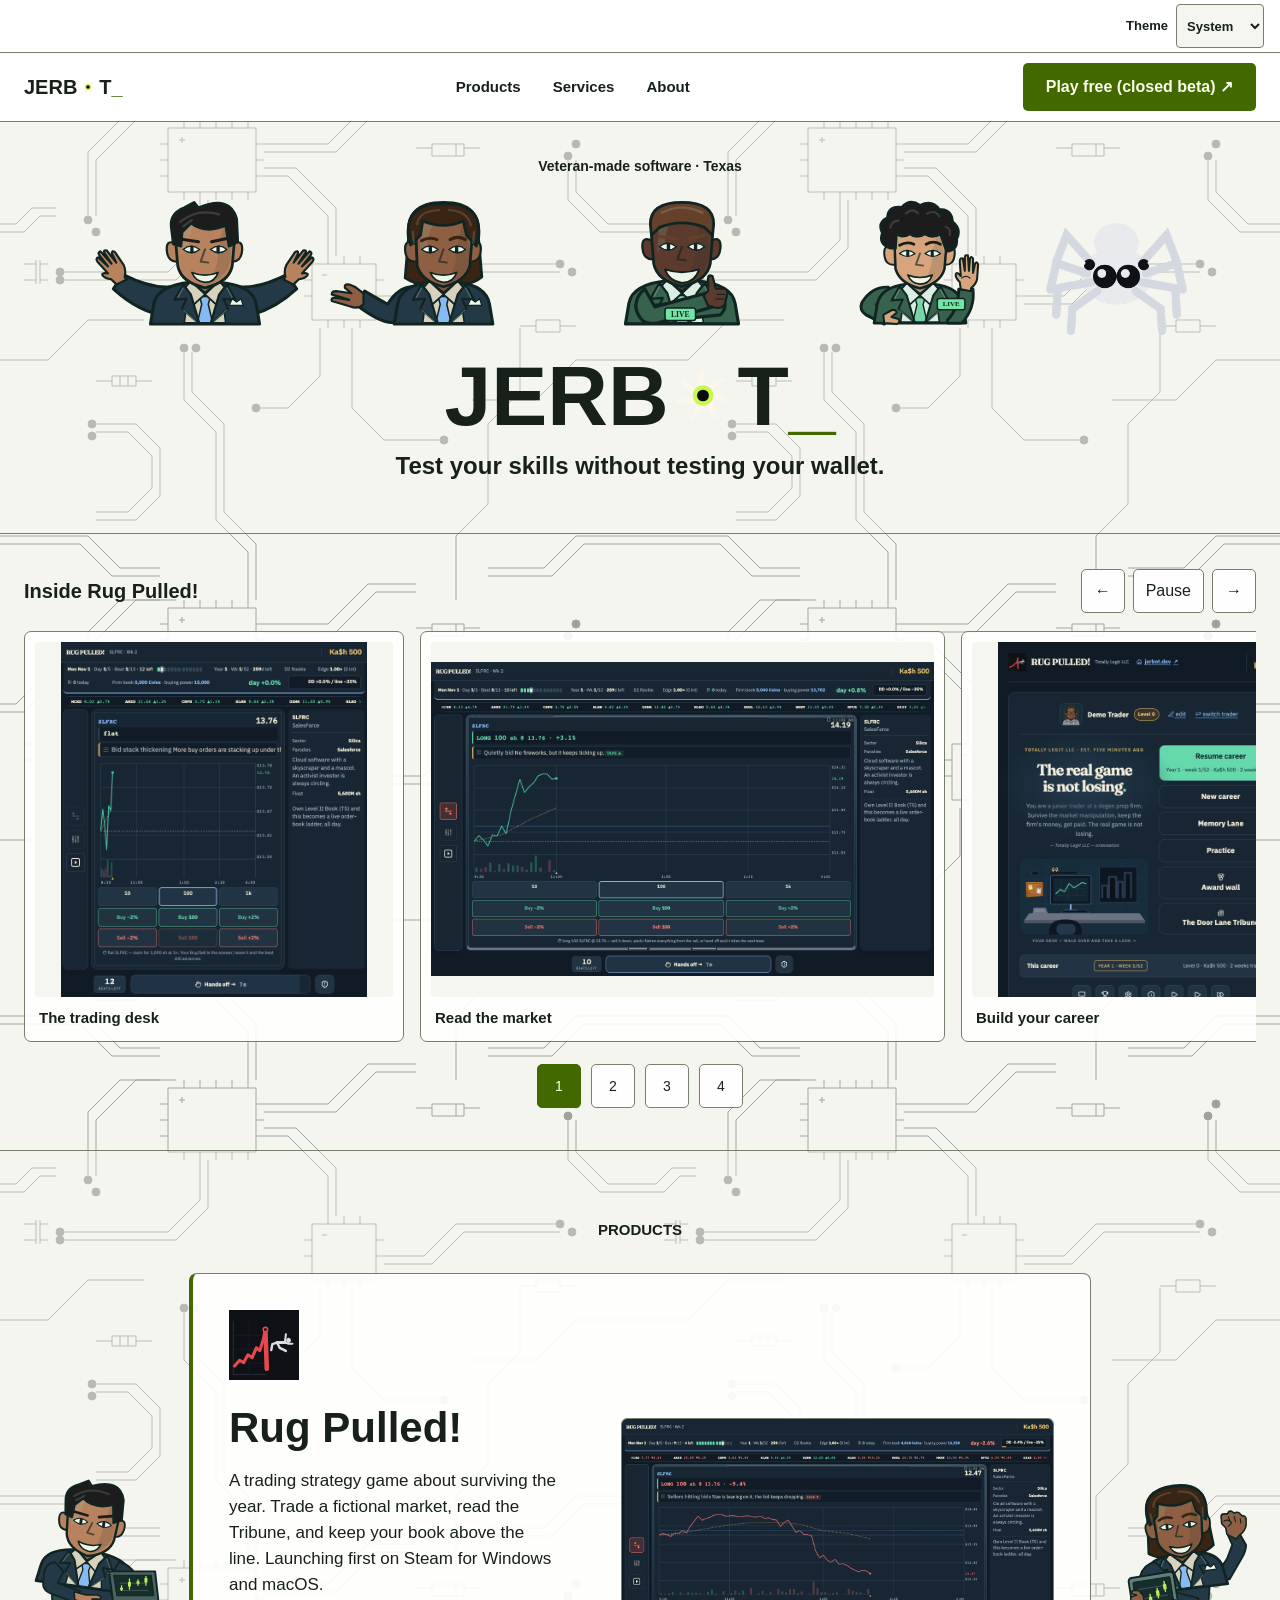
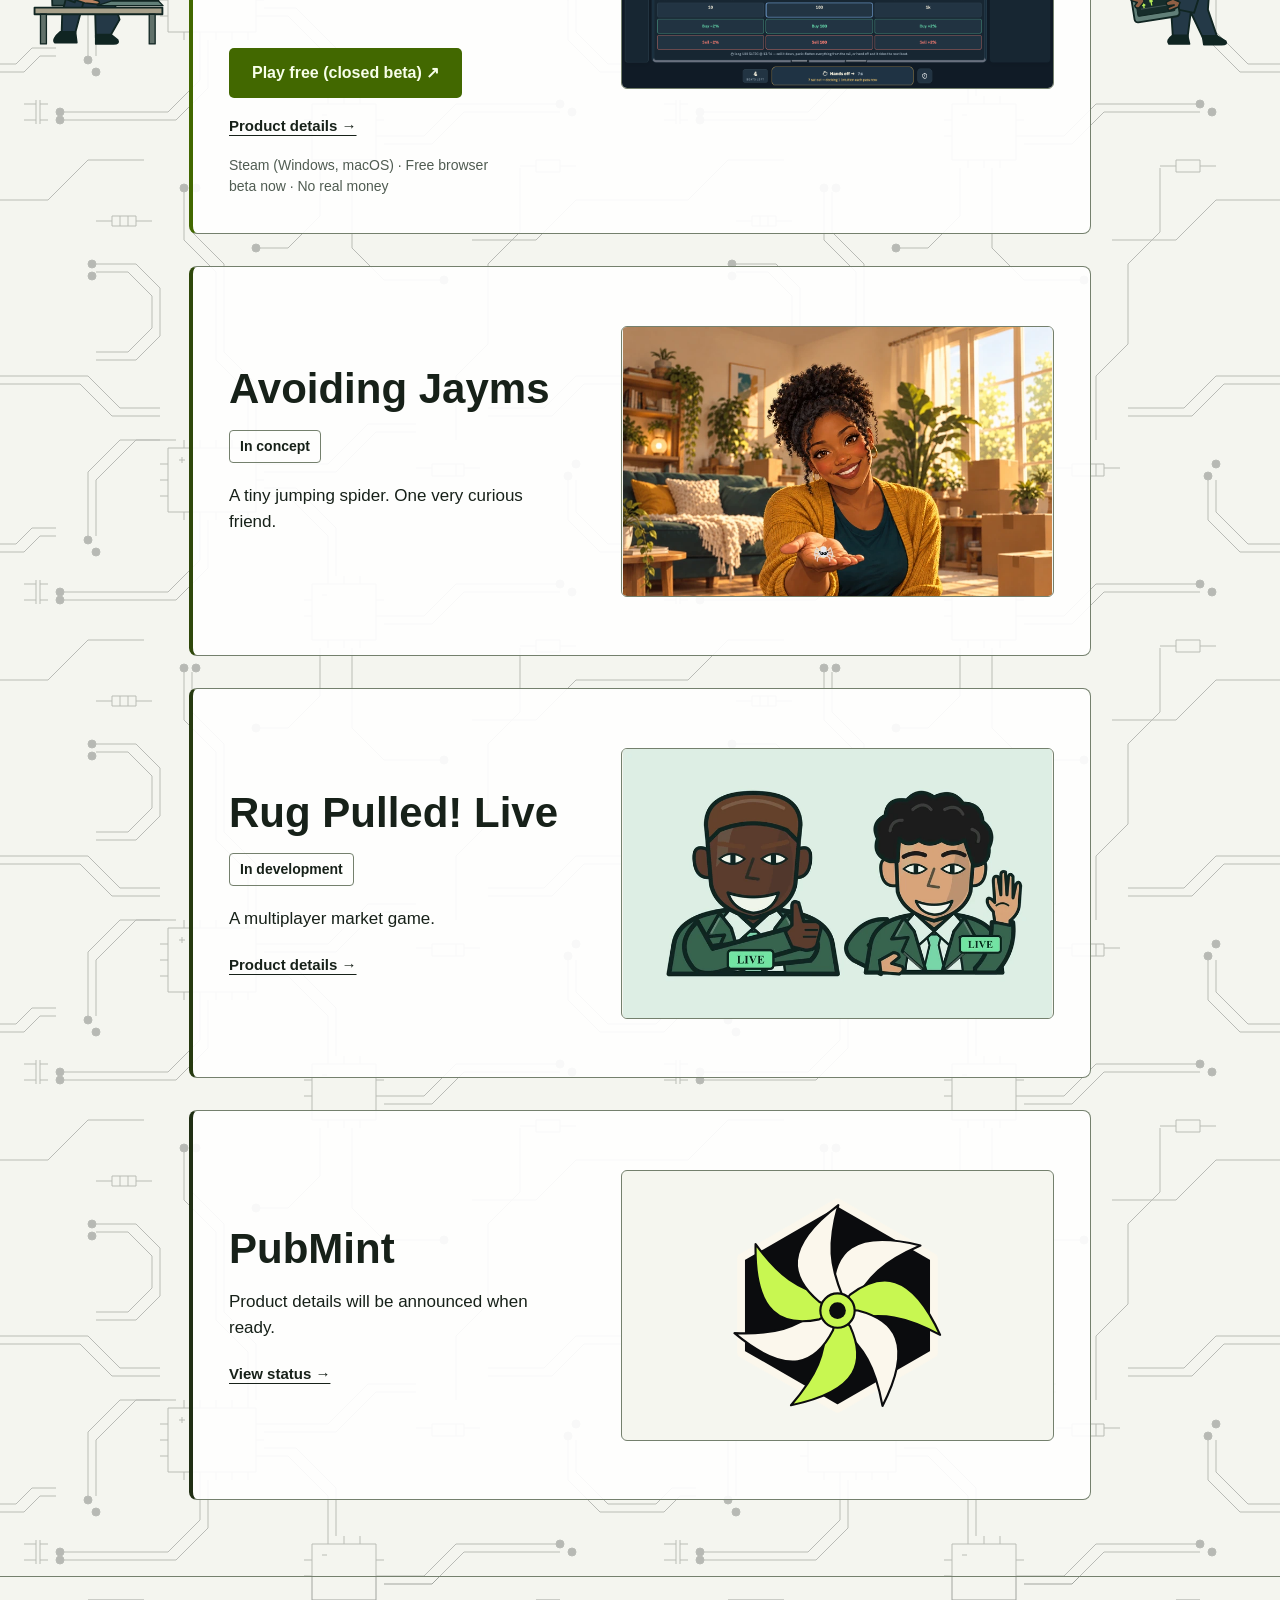
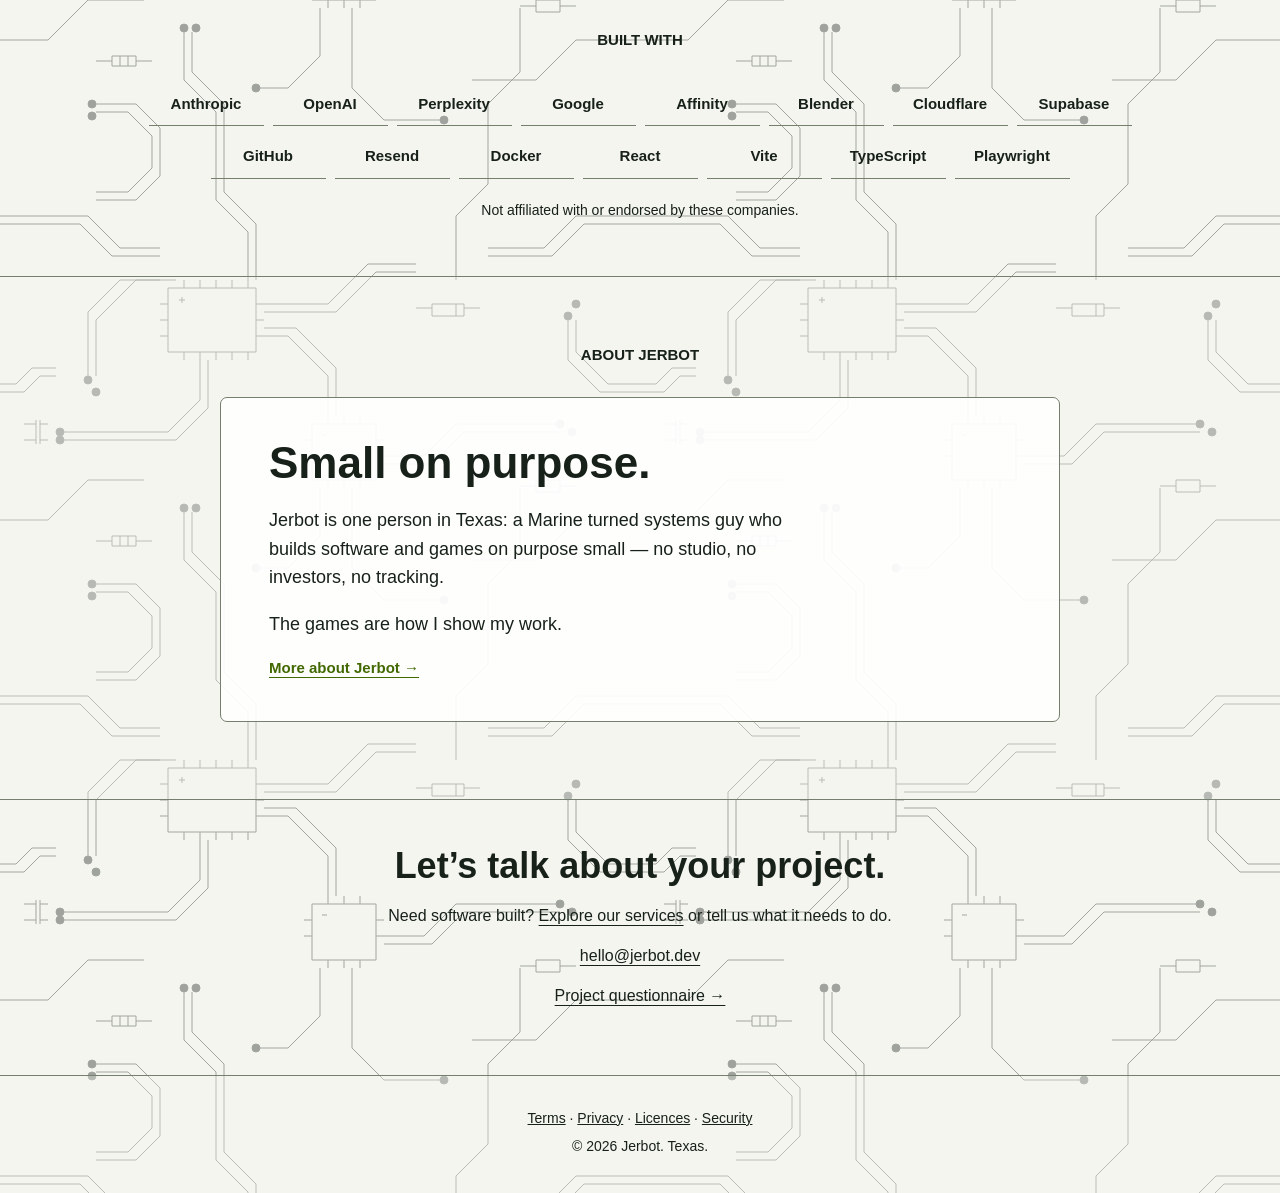
==== index.html @ 8ee523c9 "Refresh Rug Pulled site copy for Steam-first launch" ====
<!doctype html>
<html lang="en"><head>
<meta charset="utf-8"><meta name="viewport" content="width=device-width, initial-scale=1">
<title>Jerbot — Test your skills without testing your wallet.</title>
<meta name="description" content="Veteran-made software and browser games from Texas. Play Rug Pulled! free, and explore what's next from Jerbot.">
<link rel="canonical" href="https://jerbot.dev/">
<meta property="og:type" content="website"><meta property="og:site_name" content="Jerbot">
<meta property="og:title" content="Jerbot — Test your skills without testing your wallet.">
<meta property="og:description" content="Veteran-made software and browser games from Texas. Play Rug Pulled! free, and explore what's next from Jerbot.">
<meta property="og:url" content="https://jerbot.dev/">
<meta property="og:image" content="https://jerbot.dev/assets/social/jerbot-og.png"><meta property="og:image:width" content="1200"><meta property="og:image:height" content="630">
<meta name="twitter:card" content="summary_large_image"><meta name="twitter:title" content="Jerbot — Test your skills without testing your wallet.">
<meta name="twitter:description" content="Veteran-made software and browser games from Texas. Play Rug Pulled! free, and explore what's next from Jerbot.">
<meta name="twitter:image" content="https://jerbot.dev/assets/social/jerbot-og.png">
<link rel="icon" href="/favicon.svg" type="image/svg+xml"><link rel="icon" href="/favicon.ico" sizes="any"><link rel="apple-touch-icon" href="/apple-touch-icon.png">
<script src="/theme.js"></script><link rel="stylesheet" href="styles.css"><link rel="stylesheet" href="home.css"><script src="home.js" defer></script><script type="module" src="wishlist.mjs"></script>
</head><body class="home">
<a class="skip-link" href="#products">Skip to products</a>
<header class="home-nav">
<a class="wordmark" href="#top" aria-label="Jerbot home">JERB<img class="wordmark-o" src="assets/brand/jerbot-mark-wordmark.svg" width="20" height="20" alt="">T<span>_</span></a>
<nav class="desktop-nav" aria-label="Primary navigation"><a href="#products">Products</a><a href="services.html">Services</a><a href="#about">About</a></nav>
<a class="play-link" href="https://rugpulled.jerbot.dev" target="_blank" rel="noopener noreferrer">Play free (closed beta) ↗</a>
<details class="mobile-nav"><summary aria-label="Navigation menu">Menu</summary><nav aria-label="Mobile navigation"><a href="#products">Products</a><a href="services.html">Services</a><a href="#about">About</a><a href="#contact">Contact</a></nav></details>
</header>
<main id="top">
<section class="cast-hero" aria-labelledby="hero-title"><p class="hero-kicker">Veteran-made software · Texas</p>
<div class="cast" role="img" aria-label="The Jerbot cast: two Rug Pulled traders, two Live friends, and a tiny jumping spider">
<img class="cast-trader-m cast-person" src="assets/cast/hero-trader-m.svg" width="220" height="140" alt=""><img class="cast-trader-f cast-person" src="assets/cast/hero-trader-f.svg" width="220" height="140" alt=""><img class="cast-friend-m cast-person" src="assets/cast/hero-friend-m.svg" width="220" height="140" alt=""><img class="cast-friend-f cast-person" src="assets/cast/hero-friend-f.svg" width="220" height="140" alt=""><img class="cast-spider" src="assets/cast/spider-edge-512.png" width="512" height="512" alt="">
</div><h1 id="hero-title">JERB<img src="assets/brand/jerbot-mark-wordmark.svg" width="80" height="80" alt="O">T<span>_</span></h1><p class="tagline">Test your skills without testing your wallet.</p></section>
<section class="marquee" aria-labelledby="screens-title"><div class="marquee-heading"><h2 id="screens-title">Inside Rug Pulled!</h2><div class="carousel-controls" hidden><button type="button" data-prev aria-label="Previous screenshot">←</button><button type="button" data-pause aria-pressed="false">Pause</button><button type="button" data-next aria-label="Next screenshot">→</button></div></div>
<div class="screen-track" tabindex="0" aria-label="Game screenshots; scroll to explore">
<figure><a href="assets/screens/desk-trading.png"><img src="assets/screens/desk-trading.png" width="716" height="828" alt="Rug Pulled trading desk, market chart and trade controls"></a><figcaption>The trading desk</figcaption></figure>
<figure><a href="assets/screens/chart-position-open.png"><img src="assets/screens/chart-position-open.png" width="1280" height="800" alt="An open position on the Rug Pulled market chart"></a><figcaption>Read the market</figcaption></figure>
<figure><a href="assets/screens/trader-management.png"><img src="assets/screens/trader-management.png" width="716" height="828" alt="Rug Pulled trader management and career selection"></a><figcaption>Build your career</figcaption></figure>
<figure><a href="assets/screens/tribune.png"><img src="assets/screens/tribune.png" width="1280" height="800" alt="The Tribune with company news and market context" loading="lazy"></a><figcaption>Read the Tribune</figcaption></figure>
</div><div class="carousel-dots" aria-label="Choose a screenshot" hidden><button type="button" data-slide="0" aria-label="Screenshot 1" aria-current="true">1</button><button type="button" data-slide="1" aria-label="Screenshot 2">2</button><button type="button" data-slide="2" aria-label="Screenshot 3">3</button><button type="button" data-slide="3" aria-label="Screenshot 4">4</button></div></section>
<section class="home-products" id="products" aria-labelledby="products-title"><h2 id="products-title" class="band-title">Products</h2>
<div class="product-row"><img class="edge edge-left" src="assets/cast/trader-flank-m-1x.svg?v=20261010-384bd03" srcset="assets/cast/trader-flank-m-1x.svg?v=20261010-384bd03 1x, assets/cast/trader-flank-m-2x.svg?v=20261010-384bd03 2x" width="220" height="300" alt="" loading="lazy">
<article class="home-card" id="rug-pulled"><div class="home-card-copy"><img class="product-mark" src="assets/brand/rug-pulled-icon.svg" width="80" height="80" alt="Rug Pulled chart and trader icon" loading="lazy"><h3>Rug Pulled!</h3><p>A trading strategy game about surviving the year. Trade a fictional market, read the Tribune, and keep your book above the line. Launching first on Steam for Windows and macOS.</p></div><a class="card-art" href="rug-pulled.html"><img src="assets/screens/rug-pull.png" width="1280" height="800" alt="Rug Pulled market collapse during a trading day" loading="lazy"></a><div class="home-card-actions"><div class="wishlist-actions"><a class="play-link" href="https://rugpulled.jerbot.dev" target="_blank" rel="noopener noreferrer">Play free (closed beta) ↗</a><a class="wishlist-button" data-steam-wishlist hidden>Wishlist on Steam</a></div><a class="detail-link" href="rug-pulled.html">Product details →</a><p class="product-meta">Steam (Windows, macOS) · Free browser beta now · No real money</p></div></article>
<img class="edge edge-right" src="assets/cast/trader-flank-f-1x.svg?v=20261010-384bd03" srcset="assets/cast/trader-flank-f-1x.svg?v=20261010-384bd03 1x, assets/cast/trader-flank-f-2x.svg?v=20261010-384bd03 2x" width="220" height="300" alt="" loading="lazy"></div>
<div class="product-row"><article class="home-card" id="avoiding-jayms"><div class="home-card-copy"><h3>Avoiding Jayms</h3><span class="product-status">In concept</span><p>A tiny jumping spider. One very curious friend.</p></div><div class="card-art" role="img" aria-label="A curious woman gently holding a tiny jumping spider in a bright living room"><img src="assets/cards/avoiding-jayms-800x500.webp?v=20261010" srcset="assets/cards/avoiding-jayms-800x500.webp?v=20261010 800w, assets/cards/avoiding-jayms-1600x1000.webp?v=20261010 1600w" sizes="(min-width: 1280px) 500px, (min-width: 901px) 50vw, (min-width: 701px) calc(100vw - 100px), calc(100vw - 80px)" width="800" height="500" alt="" loading="lazy" decoding="async"></div></article></div>
<div class="product-row"><article class="home-card" id="rug-pulled-live"><div class="home-card-copy"><h3>Rug Pulled! Live</h3><span class="product-status">In development</span><p>A multiplayer market game.</p><a class="detail-link" href="rug-pulled-live.html">Product details →</a></div><div class="card-art" role="img" aria-label="Two Rug Pulled! Live friends pose together with LIVE badges"><img src="assets/cards/rug-pulled-live-800x500.webp?v=20261010" srcset="assets/cards/rug-pulled-live-800x500.webp?v=20261010 800w, assets/cards/rug-pulled-live-1600x1000.webp?v=20261010 1600w" sizes="(min-width: 1280px) 500px, (min-width: 901px) 50vw, (min-width: 701px) calc(100vw - 100px), calc(100vw - 80px)" width="800" height="500" alt="" loading="lazy" decoding="async"></div></article></div>
<div class="product-row"><article class="home-card" id="pubmint"><div class="home-card-copy"><h3>PubMint</h3><p>Product details will be announced when ready.</p><a class="detail-link" href="pubmint.html">View status →</a></div><div class="card-art pubmint-art"><img src="assets/brand/pubmint-mark.svg" width="320" height="320" alt="PubMint mark" loading="lazy"></div></article></div>
</section>
<section class="built-with" aria-labelledby="built-title"><h2 id="built-title" class="band-title">Built with</h2><ul><li>Anthropic</li><li>OpenAI</li><li>Perplexity</li><li>Google</li><li>Affinity</li><li>Blender</li><li>Cloudflare</li><li>Supabase</li><li>GitHub</li><li>Resend</li><li>Docker</li><li>React</li><li>Vite</li><li>TypeScript</li><li>Playwright</li></ul><p>Not affiliated with or endorsed by these companies.</p></section>
<section class="home-about" id="about" aria-labelledby="about-title"><h2 id="about-title" class="band-title">About Jerbot</h2><div><h3>Small on purpose.</h3><p>Jerbot is one person in Texas: a Marine turned systems guy who builds software and games on purpose small — no studio, no investors, no tracking.</p><p>The games are how I show my work.</p><a class="detail-link" href="about.html">More about Jerbot →</a></div></section>
<section class="home-contact" id="contact"><h2>Let’s talk about your project.</h2><p>Need software built? <a href="services.html">Explore our services</a> or tell us what it needs to do.</p><a href="mailto:hello@jerbot.dev">hello@jerbot.dev</a><p><a href="/questionnaire">Project questionnaire →</a></p></section>
</main><footer class="home-footer"><p><a href="terms.html">Terms</a> · <a href="privacy.html">Privacy</a> · <a href="licenses.html">Licences</a> · <a href="security.html">Security</a></p><p>© 2026 Jerbot. Texas.</p></footer>
</body></html>
---- styles.css ----
:root{--ink:#090d0c;--panel:#101714;--line:#28322e;--muted:#98a49d;--paper:#ecf0ea;--lime:#b7ff3c;--lime-ink:#172100;--max:1180px}*{box-sizing:border-box}html{scroll-behavior:smooth}body{margin:0;background:var(--ink);color:var(--paper);font-family:Inter,-apple-system,BlinkMacSystemFont,"Segoe UI",sans-serif;line-height:1.5}.skip-link{position:absolute;left:-999px}.skip-link:focus{left:1rem;top:1rem;z-index:5;background:var(--lime);color:var(--ink);padding:.65rem 1rem}.site-header,main,footer{width:min(calc(100% - 3rem),var(--max));margin:auto}.site-header{height:82px;border-bottom:1px solid var(--line);display:flex;align-items:center;justify-content:space-between}.wordmark{font-weight:800;letter-spacing:.11em;color:var(--paper);text-decoration:none;font-size:.93rem}.wordmark span{color:var(--lime)}nav{display:flex;gap:1.5rem}nav a,.text-link{color:var(--paper);text-underline-offset:.3em;text-decoration-color:var(--line)}nav a:hover,.text-link:hover{color:var(--lime)}.hero{padding:clamp(4rem,10vw,9rem) 0 5rem;max-width:850px}.eyebrow{margin:0 0:1rem;color:var(--lime);font-size:.72rem;font-weight:700;letter-spacing:.13em;text-transform:uppercase}.hero h1,.statement h2,.contact h2{font-size:clamp(3rem,8vw,7rem);line-height:.96;letter-spacing:-.075em;margin:0}.hero h1 em{color:var(--lime);font-style:normal}.hero-copy{max-width:48ch;color:var(--muted);font-size:1.1rem;margin:2rem 0}.hero-actions,.card-actions{display:flex;align-items:center;gap:1rem;flex-wrap:wrap}.button{min-height:46px;display:inline-flex;align-items:center;justify-content:center;padding:.7rem 1rem;text-decoration:none;font-weight:800;border:1px solid transparent}.button-primary{background:var(--lime);color:var(--lime-ink)}.button-primary:hover{background:var(--button-hover)}.button-secondary{border-color:var(--line);color:var(--paper)}.availability,.card-meta{color:var(--muted);font-size:.8rem;margin:1rem 0 0}.product-section{padding:4rem 0;border-top:1px solid var(--line)}.section-heading{display:flex;align-items:baseline;justify-content:space-between;margin-bottom:1.5rem}.section-heading h2{font-size:1.3rem;margin:0}.product-grid{display:grid;grid-template-columns:repeat(3,1fr);gap:1rem}.product-card{border:1px solid var(--line);background:var(--panel);min-width:0}.product-card-featured{grid-column:span 2}.card-topline{display:flex;justify-content:space-between;padding:.8rem 1rem;border-bottom:1px solid var(--line);font-size:.72rem;color:var(--muted);letter-spacing:.08em;text-transform:uppercase}.status{color:var(--muted)}.status-live{color:var(--lime)}.media-frame{height:220px;border-bottom:1px solid var(--line);display:flex;flex-direction:column;justify-content:flex-end;padding:1.15rem;background:linear-gradient(135deg,var(--media-accent),var(--media-base));font-weight:800;font-size:clamp(1.4rem,3vw,2.4rem);letter-spacing:-.05em}.media-frame small{font-size:.72rem;font-weight:500;letter-spacing:.05em;color:var(--muted);margin-top:.4rem}.media-game{background:linear-gradient(135deg,var(--media-accent),var(--media-base))}.media-live{background:linear-gradient(135deg,var(--media-accent),var(--media-base))}.media-pubmint{background:linear-gradient(135deg,var(--media-accent),var(--media-base))}.card-body{padding:1.25rem}.card-body h3{font-size:1.6rem;letter-spacing:-.05em;margin:0}.card-body p:not(.card-meta){color:var(--muted);min-height:3rem}.statement,.contact{border-top:1px solid var(--line);padding:5rem 0;max-width:820px}.statement h2,.contact h2{font-size:clamp(2.2rem,5vw,4.3rem)}.statement>p:last-child,.contact>p:not(.eyebrow){color:var(--muted);max-width:56ch;font-size:1.08rem}.contact{padding-bottom:7rem}.contact-placeholder{display:inline-block;border:1px dashed var(--line);color:var(--muted);padding:.7rem 1rem;font-family:ui-monospace,SFMono-Regular,Menlo,monospace;font-size:.82rem}footer{border-top:1px solid var(--line);padding:1.4rem 0 2rem;display:flex;justify-content:space-between;align-items:center;color:var(--muted);font-size:.78rem}a:focus-visible{outline:3px solid var(--lime);outline-offset:3px}@media(max-width:700px){.site-header,main,footer{width:min(calc(100% - 2rem),var(--max))}.site-header{height:70px}nav{gap:.8rem;font-size:.86rem}.hero{padding:4rem 0}.product-grid{grid-template-columns:1fr}.product-card-featured{grid-column:auto}.media-frame{height:190px}.section-heading{display:block}.section-heading .eyebrow{margin-bottom:.5rem}.statement,.contact{padding:4rem 0}.contact{padding-bottom:5rem}footer{gap:1rem;align-items:flex-start;flex-direction:column}}
.services{border-top:1px solid var(--line);padding:5rem 0;display:grid;grid-template-columns:1.25fr .75fr;gap:3rem;align-items:center}.services h2,.service-hero h1,.service-list h2,.engagement h2{font-size:clamp(2.2rem,5vw,4.7rem);line-height:.98;letter-spacing:-.065em;margin:0}.services-copy>p:not(.eyebrow),.service-hero p:not(.eyebrow),.engagement>p:not(.eyebrow){color:var(--muted);max-width:54ch;font-size:1.05rem}.character-stage{min-height:330px;border:1px solid var(--line);position:relative;overflow:hidden;background:linear-gradient(145deg,var(--panel),var(--ink));display:flex;align-items:flex-end;justify-content:center}.character-stage>img:first-child{height:290px;max-width:78%;position:relative;z-index:2;filter:drop-shadow(12px 15px 0 #070a08)}.character-stage .desk-mark{position:absolute;width:110%;bottom:-3px;opacity:.44;filter:sepia(1) saturate(2) hue-rotate(25deg)}.contact-intents{display:flex;gap:.75rem;flex-wrap:wrap;margin:1.4rem 0}.contact-intents a{border:1px solid var(--line);color:var(--paper);padding:.65rem .8rem;text-decoration:none}.contact-intents a:hover{border-color:var(--lime);color:var(--lime)}.contact-email{color:var(--lime);font-weight:800;text-underline-offset:.28em}.service-hero{padding:clamp(4rem,9vw,8rem) 0 5rem;display:grid;grid-template-columns:1.2fr .8fr;gap:3rem;align-items:center}.service-hero h1 em{font-style:normal;color:var(--lime)}.service-character{min-height:390px}.service-list,.engagement{border-top:1px solid var(--line);padding:5rem 0}.service-grid{display:grid;grid-template-columns:repeat(3,1fr);gap:1rem;margin-top:2rem}.service-grid article{border:1px solid var(--line);background:var(--panel);padding:1.2rem}.service-grid h3{margin:0;font-size:1.2rem}.service-grid p{color:var(--muted)}.engagement{max-width:820px;padding-bottom:7rem}@media(max-width:700px){.services,.service-hero{grid-template-columns:1fr;gap:1.5rem;padding:4rem 0}.character-stage{min-height:260px;order:-1}.character-stage>img:first-child{height:240px}.service-grid{grid-template-columns:1fr}.service-list,.engagement{padding:4rem 0}.engagement{padding-bottom:5rem}}
.media-screenshot{padding:0;display:block;background:#0a0d0b;position:relative}.media-screenshot img{display:block;width:100%;height:100%;object-fit:cover;object-position:center}.media-screenshot figcaption{position:absolute;left:.75rem;bottom:.7rem;background:var(--panel);border:1px solid var(--line);color:var(--paper);font-size:.7rem;letter-spacing:.06em;padding:.35rem .5rem;text-transform:uppercase}
.wordmark{display:inline-flex;gap:0;align-items:center}.wordmark .wordmark-o{height:1.05em;width:1.05em;object-fit:contain;margin:0 .06em 0 .04em;position:relative;top:.02em;flex:0 0 auto}.hero{position:relative}.hero-visual{position:absolute;right:-4rem;bottom:1rem;width:min(34vw,330px);height:280px;border:1px solid var(--line);background:radial-gradient(circle at 32% 18%,var(--media-accent) 0,transparent 40%),linear-gradient(145deg,var(--panel),var(--ink));overflow:hidden;pointer-events:none}.hero-icon{position:absolute;width:180px;right:-36px;top:-28px;opacity:.25;filter:sepia(1) saturate(4) hue-rotate(25deg)}.hero-avatar{position:absolute;bottom:-2px;right:15%;height:250px;filter:drop-shadow(13px 15px 0 #070a08)}.about-hero{padding:clamp(4rem,9vw,8rem) 0 4rem;display:grid;grid-template-columns:1.2fr .8fr;gap:3rem;align-items:center}.about-hero h1{font-size:clamp(3rem,7vw,6.4rem);line-height:.96;letter-spacing:-.075em;margin:0}.about-hero h1 em{font-style:normal;color:var(--lime)}.about-hero p:not(.eyebrow),.about-contact>p{color:var(--muted);max-width:55ch;font-size:1.08rem}.about-portrait{height:360px;border:1px solid var(--line);background:var(--panel);position:relative;overflow:hidden;display:flex;align-items:center;justify-content:center}.about-portrait>img{max-height:320px;max-width:100%;width:auto;height:auto;z-index:2}.about-portrait>img+img{position:absolute;width:240px;right:-65px;top:-45px;opacity:.25;filter:sepia(1) saturate(4) hue-rotate(25deg)}.about-arc,.credentials,.about-contact{border-top:1px solid var(--line);padding:5rem 0}.about-arc h2,.credentials h2,.about-contact h2{font-size:clamp(2.2rem,5vw,4.4rem);line-height:.98;letter-spacing:-.065em;margin:0}.timeline{display:grid;grid-template-columns:repeat(3,1fr);gap:1rem;margin-top:2rem}.timeline article,.credentials-grid article{border:1px solid var(--line);background:var(--panel);padding:1.25rem}.timeline img{height:82px;float:right;margin:-.35rem -.35rem .8rem .7rem;filter:drop-shadow(4px 5px 0 #080b09)}.timeline-date{margin:0;color:var(--lime);font-size:.75rem;font-weight:700;letter-spacing:.1em}.timeline h3,.credentials-grid h3{font-size:1.22rem;margin:.55rem 0}.timeline p:not(.timeline-date),.credentials-grid p{color:var(--muted)}.timeline-detail{border-top:1px solid var(--line);padding-top:.8rem;color:var(--paper)!important}.credentials-grid{display:grid;grid-template-columns:repeat(2,1fr);gap:1rem;margin-top:2rem}.veteran-logo-slot{border-style:dashed!important}.veteran-logo-slot span{color:var(--muted);font-family:ui-monospace,SFMono-Regular,Menlo,monospace;font-size:.75rem}.about-contact{max-width:780px;padding-bottom:7rem}.about-contact a{color:var(--lime);font-weight:800}@media(max-width:800px){.hero-visual{position:relative;right:auto;bottom:auto;margin-top:2rem;width:100%;height:245px}.hero-avatar{height:225px}.about-hero{grid-template-columns:1fr;gap:1.5rem;padding:4rem 0}.about-portrait{height:275px}.about-portrait>img{max-height:240px}.about-portrait>img:first-child{height:245px}.about-arc,.credentials,.about-contact{padding:4rem 0}.timeline,.credentials-grid{grid-template-columns:1fr}.about-contact{padding-bottom:5rem}}@media(max-width:520px){.site-header{gap:.8rem}.site-header nav{gap:.55rem;font-size:.75rem}.site-header nav a:nth-child(1){display:none}.hero-visual{height:220px}}
.veteran-badge,.service-veteran{display:inline-flex;align-items:center;gap:.45rem;margin:0 0:1.1rem;padding:.48rem .72rem;border:1px solid var(--badge-border);background:var(--badge-bg);color:var(--lime);font-size:.8rem;font-weight:800;letter-spacing:.075em;text-transform:uppercase}.veteran-badge span,.service-veteran span{color:var(--paper)}.service-veteran{font-size:.9rem;margin-bottom:1.35rem}@media(max-width:520px){.veteran-badge{font-size:.73rem;padding:.5rem .62rem}.hero h1{font-size:clamp(2.9rem,14vw,4.3rem)}.hero-actions .button-primary{width:100%}}

/* Etched circuit texture. The dark trace remains at its existing value until
   the supplied candidate renders are reviewed. */
body {
  background-image: url("assets/texture/circuit-etched.svg");
  background-repeat: repeat;
  background-size: 640px 480px;
}
/* Prose stays on ink. Existing opaque cards and panels need no changes. */
.site-header, footer,
.hero, .services, .statement, .contact,
.service-hero, .service-list, .engagement,
.about-hero, .about-contact,
.section-heading,
.about-arc > .eyebrow, .about-arc > h2,
.credentials > .eyebrow, .credentials > h2 {
  background-color: var(--ink);
}

/* The hero visual bleeds 4rem past the hero's right edge by design. Between
   801px and ~940px the viewport is too narrow for that overhang to land inside
   the window, so it pushed the whole document 40px sideways — a horizontal
   scrollbar on desktop. Below 801px the visual already stacks; extend that same
   tested layout up through the gap rather than inventing a third arrangement.
   Measured: overflow present 801-930px, clear at 950px and above. */
@media (min-width:801px) and (max-width:940px){
  .hero-visual{position:relative;right:auto;bottom:auto;margin-top:2rem;width:100%;height:245px}
}

/* Product-page section headings. The shared h2 renders at ~42px, a third
   larger than the h1 — which made "the fine print" the loudest thing on the
   page and the game's own name the quietest. These two sit deliberately below
   the h1 so the hierarchy reads product first, sections second. */
.statement h2.fine-print-title,.statement h2#feedback-title{font-size:clamp(1.25rem,3vw,1.55rem);line-height:1.2;letter-spacing:.01em;margin:2.4rem 0 .6rem}

/* Product story captures keep their 16:10 game viewport and open at full size. */
.rug-copy .media-screenshot { height:auto; aspect-ratio:8/5; padding:0; margin:1.5rem 0 2.5rem; }
.rug-copy .media-screenshot a { display:block; width:100%; height:100%; }
.rug-copy .media-screenshot img { height:100%; }

/* Scheme and component colours. */
:root {
  color-scheme: dark;
  --texture-image: none;
  /* Candidate C, chosen by Jerry 2026-09-22. 3.66:1 against --ink: the circuit
     reads as a board rather than a rumour, matching the light scheme's presence.
     Only the margins show it — prose sits on solid panels. */
  --texture-trace: #507263;
  --button-hover: #7fb829;
  --media-base: var(--panel);
  --media-accent: var(--ink);
  --badge-bg: rgba(183,255,60,.1);
  --badge-border: rgba(183,255,60,.7);
}
body { position: relative; isolation: isolate; background-image: var(--texture-image); }
body::before {
  content: "";
  position: absolute;
  inset: 0;
  z-index: -1;
  pointer-events: none;
  background-color: var(--texture-trace);
  mask-image: url("assets/texture/circuit-etched.svg");
  mask-repeat: repeat;
  mask-size: 640px 480px;
}
nav a,.text-link { text-decoration-color: var(--line); }
.button-primary { min-height: 52px; padding: .8rem 1.35rem; border: 2px solid var(--paper); font-weight: 900; }
.button-primary:hover { background: var(--button-hover); transform: translateY(-2px); }
.media-frame { color: var(--paper); background: linear-gradient(135deg,var(--media-accent),var(--media-base)); }
.media-frame small { color: var(--muted); }
.media-game { background: linear-gradient(135deg,var(--media-accent),var(--media-base)); }
.media-live,.media-pubmint { background: linear-gradient(135deg,var(--media-accent),var(--media-base)); }
.contact-placeholder { border-color: var(--line); }
.character-stage { background: linear-gradient(145deg,var(--panel),var(--ink)); }
.media-screenshot figcaption { background: var(--panel); border-color: var(--line); color: var(--paper); }
.hero-visual { background: radial-gradient(circle at 32% 18%,var(--media-accent) 0,transparent 40%),linear-gradient(145deg,var(--panel),var(--ink)); }
.veteran-badge,.service-veteran { border-color: var(--badge-border); background: var(--badge-bg); }
footer a { color: var(--paper); }
@media (prefers-color-scheme: light) {
  :root {
    color-scheme: light;
    --ink: #f5f6ef;
    --panel: #ffffff;
    --line: #74806d;
    --muted: #505c52;
    --paper: #172119;
    --lime: #426800;
    --lime-ink: #f8ffe9;
    --button-hover: #223800;
    --texture-image: url("assets/texture/circuit-etched.svg");
    --badge-bg: rgba(66,104,0,.1);
    --badge-border: #426800;
  }
  body::before { display:none; }
}
@media (prefers-contrast: more) {
  :root { --ink:#000; --panel:#000; --paper:#fff; --muted:#e3e9e5; --line:#b5c4bb; }
  body { background-image:none; }
  body::before { display:none; }
  .button { border-width:2px; }
}
@media (prefers-color-scheme: light) and (prefers-contrast: more) {
  :root { --ink:#fff; --panel:#fff; --paper:#000; --muted:#253129; --line:#394a3d; --lime:#314e00; }
}
@media (forced-colors: active) {
  :root { --ink:Canvas; --panel:Canvas; --paper:CanvasText; --muted:CanvasText; --line:CanvasText; --lime:LinkText; --lime-ink:Canvas; }
  body { background-image:none; }
  body::before { display:none; }
  a { color:LinkText; }
  .button,.button-primary:hover { background:ButtonFace; color:ButtonText; border:2px solid ButtonText; }
  a:focus-visible { outline:3px solid Highlight; outline-offset:3px; }
}

/* PubMint product frame: the mark stands in until there is product art. */
.media-frame.pubmint-markframe{display:flex;flex-direction:column;align-items:center;justify-content:center;gap:1rem}
.pubmint-markframe img{width:clamp(96px,22vw,160px);height:auto}

/* Vision section closing line — it lands on its own, so give it room. */
.vision-close{margin-top:1.4rem}

/* Product-page changelog groups sit under the section heading, not beside it. */
.statement h3.changelog-group{font-size:.95rem;letter-spacing:.06em;text-transform:uppercase;color:var(--muted);margin:1.6rem 0 .5rem}


/* The spiral IS the O in JERBOT, not a logo beside the word.
   gap:0 — the letters must close up or it reads as two separate things.
   height is .78em, set from cap height rather than the em box; sized off the
   em box the mark looks small next to the letters.
   The small side margins pull the adjacent letters to the optical spacing of
   the rest of the word — a round glyph needs less room than a square one.
   It scales with the type, so no separate mobile size is needed. */

/* Licences page: dense list, each entry a package and its copyright line. */
.licence-list{list-style:none;padding:0;margin:1rem 0 0}
.licence-list li{border-top:1px solid var(--line);padding:.7rem 0}
.licence-list .muted-line{color:var(--muted);font-size:.87rem}

/* Light is the baseline. A viewer choice overrides the OS; System follows it. */
:root {
  color-scheme: light;
  --ink:#f5f6ef; --panel:#fff; --line:#74806d; --muted:#505c52;
  --paper:#172119; --lime:#426800; --lime-ink:#f8ffe9;
  --button-hover:#223800; --texture-image:url("assets/texture/circuit-etched.svg");
  --badge-bg:rgba(66,104,0,.1); --badge-border:#426800;
  --texture-overlay:none;
}
@media (prefers-color-scheme:dark) {
  :root:not([data-theme]) {
    color-scheme:dark;
    --ink:#090d0c; --panel:#101714; --line:#28322e; --muted:#98a49d;
    --paper:#ecf0ea; --lime:#b7ff3c; --lime-ink:#172100;
    --button-hover:#7fb829; --texture-image:none;
    --badge-bg:rgba(183,255,60,.1); --badge-border:rgba(183,255,60,.7);
    --texture-overlay:block;
  }
}
:root[data-theme="dark"] {
  color-scheme:dark;
  --ink:#090d0c; --panel:#101714; --line:#28322e; --muted:#98a49d;
  --paper:#ecf0ea; --lime:#b7ff3c; --lime-ink:#172100;
  --button-hover:#7fb829; --texture-image:none;
  --badge-bg:rgba(183,255,60,.1); --badge-border:rgba(183,255,60,.7);
  --texture-overlay:block;
}
body::before { display:var(--texture-overlay); }
.media-screenshot { background:var(--panel); }
.theme-picker {
  display:flex; align-items:center; justify-content:flex-end; gap:8px;
  min-height:52px; padding:4px max(16px,calc((100% - 1320px)/2));
  border-bottom:1px solid var(--line);
  background:var(--panel); color:var(--paper);
  font-size:13px; font-weight:700;
}
.theme-picker select {
  min-width:88px; min-height:44px; height:44px; padding:6px;
  border:1px solid var(--line); border-radius:4px;
  background:var(--ink); color:var(--paper); font:inherit; cursor:pointer;
}
.theme-picker select:focus-visible { outline:3px solid var(--lime); outline-offset:2px; }
.wishlist-actions { display:flex; align-items:center; gap:12px; flex-wrap:wrap; }
.wishlist-button { display:inline-flex; align-items:center; justify-content:center; min-height:44px; max-width:100%; padding:9px 14px; border:1px solid var(--line); border-radius:6px; color:var(--paper); background:var(--panel); font-weight:700; text-align:center; text-decoration:none; }
.wishlist-button:hover { border-color:var(--lime); color:var(--lime); }
.wishlist-button[hidden] { display:none !important; }
@media (forced-colors:active) {
  .theme-picker,.theme-picker select { background:Canvas; color:CanvasText; border-color:CanvasText; }
}
@media (prefers-contrast:more) {
  :root { --ink:#fff; --panel:#fff; --paper:#000; --muted:#253129; --line:#394a3d; --lime:#314e00; }
  :root[data-theme="dark"] { --ink:#000; --panel:#000; --paper:#fff; --muted:#e3e9e5; --line:#b5c4bb; --lime:#b7ff3c; }
  body { background-image:none; }
  body::before { display:none; }
}
@media (prefers-color-scheme:dark) and (prefers-contrast:more) {
  :root:not([data-theme]) { --ink:#000; --panel:#000; --paper:#fff; --muted:#e3e9e5; --line:#b5c4bb; --lime:#b7ff3c; }
}
@media (forced-colors:active) {
  :root,:root[data-theme="dark"],:root:not([data-theme]) { --ink:Canvas; --panel:Canvas; --paper:CanvasText; --muted:CanvasText; --line:CanvasText; --lime:LinkText; --lime-ink:Canvas; }
  body { background-image:none; }
  body::before { display:none; }
}
---- home.css ----
/* Homepage only. Shared product and policy pages keep styles.css unchanged. */
body.home {
  --home-band: color-mix(in srgb, var(--ink) 74%, transparent);
  --home-band-soft: color-mix(in srgb, var(--ink) 64%, transparent);
  --home-card: color-mix(in srgb, var(--panel) 90%, transparent);
  --home-control: color-mix(in srgb, var(--panel) 94%, transparent);
  font-size: 16px;
}
body.home::before { display: var(--texture-overlay); }
.home main, .home-footer { width: 100%; max-width: none; }
.home a { color: inherit; }
.home :focus-visible { outline: 3px solid var(--lime); outline-offset: 4px; }
.home .skip-link:focus { position: fixed; z-index: 100; }
.home section { scroll-margin-top: 82px; }
.home [hidden] { display: none !important; }
.home h1, .home h2, .home h3, .home p { letter-spacing: 0; }

/* Quiet, sticky navigation with one lime action. */
.home-nav {
  position: sticky;
  z-index: 20;
  top: 0;
  display: flex;
  align-items: center;
  justify-content: space-between;
  gap: 24px;
  min-height: 66px;
  padding: 10px max(24px, calc((100% - 1320px)/2));
  border-bottom: 1px solid var(--line);
  background: var(--panel);
}
.home-nav .wordmark { font-size: 20px; letter-spacing: 0; }
.home-nav .wordmark-o { width: 20px; height: 20px; }
.home-nav nav { gap: 32px; }
.home-nav nav a { font-size: 15px; font-weight: 600; text-decoration: none; }
.home-nav nav a:hover { color: var(--lime); }
.home .play-link {
  display: inline-flex;
  align-items: center;
  justify-content: center;
  min-height: 50px;
  padding: 11px 23px;
  border-radius: 5px;
  background: var(--lime);
  color: var(--lime-ink);
  font-size: 16px;
  font-weight: 800;
  text-decoration: none;
}
.home .play-link:hover { background: var(--button-hover); }
.home-nav > .play-link { min-width: 114px; min-height: 48px; }
.home .mobile-nav { display: none; }

/* Five approved engine figures replace the six PR #3 cast tiles. */
.cast-hero {
  padding: 34px 24px 49px;
  overflow: hidden;
  background: var(--home-band);
  text-align: center;
}
.hero-kicker { margin: 0; color: var(--paper); font-size: 14px; font-weight: 700; }
.cast {
  display: grid;
  grid-template-columns: repeat(4, minmax(0, 11fr)) minmax(0, 7fr);
  align-items: end;
  gap: 8px;
  max-width: 1100px;
  margin: 20px auto 8px;
}
.cast img {
  display: block;
  box-sizing: border-box;
  width: 100%;
  height: auto;
  object-fit: contain;
}
.cast .cast-person { aspect-ratio: 11/7; }
.cast .cast-spider { aspect-ratio: 1; }
.cast-hero h1 {
  display: flex;
  align-items: center;
  justify-content: center;
  margin: 0 0 8px;
  font-size: 84px;
  font-weight: 900;
  line-height: 1.05;
  letter-spacing: 0;
}
.cast-hero h1 img { width: .78em; height: .78em; margin: 0 .02em; }
.cast-hero h1 span { color: var(--lime); }
.tagline { margin: 0; color: var(--paper); font-size: 24px; font-weight: 600; }

/* One local carousel. Whole images remain visible inside larger frames. */
.marquee {
  padding: 35px max(24px, calc((100% - 1320px)/2)) 42px;
  border-block: 1px solid var(--line);
  background: var(--home-band-soft);
}
.marquee-heading { display: flex; align-items: center; justify-content: space-between; gap: 12px; margin-bottom: 18px; }
.marquee h2 { margin: 0; color: var(--paper); font-size: 20px; font-weight: 800; text-transform: none; letter-spacing: 0; }
.carousel-controls { display: flex; gap: 8px; }
.home button {
  min-width: 44px;
  min-height: 44px;
  padding: 8px 12px;
  border: 1px solid var(--line);
  border-radius: 5px;
  background: var(--home-control);
  color: var(--paper);
  font: inherit;
  cursor: pointer;
}
.home button:hover { border-color: var(--lime); }
.screen-track {
  display: flex;
  gap: 16px;
  overflow: auto;
  padding-bottom: 6px;
  scroll-snap-type: x mandatory;
  scrollbar-width: thin;
  scrollbar-color: var(--line) var(--ink);
}
.screen-track figure {
  flex: 0 0 525px;
  margin: 0;
  padding: 10px;
  border: 1px solid var(--line);
  border-radius: 7px;
  background: var(--home-card);
  scroll-snap-align: start;
}
.screen-track figure:nth-child(odd) { flex-basis: 380px; }
.screen-track a { display: block; }
.screen-track img {
  display: block;
  width: 100%;
  height: 355px;
  border: 0;
  border-radius: 4px;
  background: var(--ink);
  object-fit: contain;
}
.screen-track figcaption { padding: 10px 4px 2px; color: var(--paper); font-size: 15px; font-weight: 700; }
.carousel-dots { display: flex; justify-content: center; gap: 10px; margin-top: 16px; }
.home .carousel-dots button { min-width: 44px; min-height: 44px; padding: 2px 8px; font-size: 14px; }
.carousel-dots [aria-current="true"] { border-color: var(--lime); background: var(--lime); color: var(--lime-ink); }

/* The approved product order remains four full-width rows. */
.home-products { padding: 68px 24px 76px; background: var(--home-band); }
.home .band-title {
  margin: 0 0 31px;
  color: var(--paper);
  font-size: 15px;
  font-weight: 800;
  text-align: center;
  text-transform: uppercase;
  letter-spacing: 0;
}
.product-row { position: relative; max-width: 1380px; margin: 0 auto 32px; }
.product-row:last-child { margin-bottom: 0; }
.home-card {
  display: grid;
  grid-template-columns: .9fr 1.1fr;
  align-items: center;
  gap: 28px 38px;
  width: min(100%, 1010px);
  min-height: 390px;
  margin: 0 auto;
  padding: 36px;
  border: 1px solid var(--line);
  border-left: 4px solid var(--card-accent, var(--lime));
  border-radius: 8px;
  background: var(--home-card);
}
.home-card-copy { min-width: 0; }
.home-card h3 { margin: 0 0 18px; font-size: 42px; line-height: 1.08; letter-spacing: 0; }
.home-card p { max-width: 35ch; margin: 0 0 22px; color: var(--paper); font-size: 17px; line-height: 1.53; }
.home-card .product-meta { margin: 17px 0 0; color: var(--muted); font-size: 14px; }
.product-mark { width: 70px; height: 70px; margin-bottom: 18px; object-fit: contain; }
.product-status {
  display: inline-block;
  margin-bottom: 20px;
  padding: 5px 10px;
  border: 1px solid var(--line);
  border-radius: 4px;
  color: var(--paper);
  font-size: 14px;
  font-weight: 700;
}
.card-art {
  display: flex;
  align-items: center;
  justify-content: center;
  min-width: 0;
  min-height: 0;
  height: auto;
  aspect-ratio: 8/5;
  align-self: center;
  overflow: hidden;
  border: 1px solid var(--line);
  border-radius: 6px;
  background: var(--ink);
}
.card-art img { display: block; width: 100%; height: 100%; object-fit: contain; }
.pubmint-art img { width: 56%; max-width: 250px; height: auto; }
.home .detail-link { display: block; width: fit-content; margin-top: 17px; color: var(--paper); font-size: 15px; font-weight: 700; text-underline-offset: 4px; }
.home .detail-link:hover { color: var(--lime); }
#rug-pulled {
  grid-template-areas: "copy art" "actions art";
  grid-template-rows: 1fr auto;
  min-height: 390px;
  --card-accent: var(--lime);
}
#rug-pulled .home-card-copy { grid-area: copy; }
#rug-pulled .card-art { grid-area: art; align-self: center; min-height: 0; height: auto; aspect-ratio: 8/5; }
#rug-pulled .card-art img { width: 100%; height: auto; aspect-ratio: 8/5; object-fit: contain; }
#rug-pulled .home-card-actions { grid-area: actions; align-self: end; }
#rug-pulled .home-card-actions .play-link { min-width: 200px; }
#rug-pulled .home-card-actions .wishlist-actions { max-width: 100%; }
#avoiding-jayms { --card-accent: color-mix(in srgb, var(--lime) 55%, var(--paper)); }
#rug-pulled-live { --card-accent: color-mix(in srgb, var(--lime) 35%, var(--paper)); }
#pubmint { --card-accent: color-mix(in srgb, var(--lime) 20%, var(--paper)); }
.edge { display: none; position: absolute; top: 50%; width: 145px; max-height: 285px; object-fit: contain; transform: translateY(-50%); pointer-events: none; }
.edge-left { left: 0; }
.edge-right { right: 0; }

/* A single company strip; text marks avoid unlicensed third-party logos. */
.built-with { padding: 52px 24px 55px; border-block: 1px solid var(--line); background: var(--home-band-soft); }
.built-with ul { display: flex; flex-wrap: wrap; justify-content: center; gap: 9px; max-width: 1030px; margin: 0 auto; padding: 0; list-style: none; }
.built-with li { min-width: 115px; padding: 10px 11px; border-bottom: 1px solid var(--line); color: var(--paper); font-size: 15px; font-weight: 700; text-align: center; }
.built-with p { margin: 21px 0 0; color: var(--paper); font-size: 14px; text-align: center; }

/* A warm About panel gives the page a pause without moving its content. */
.home-about { padding: 67px 24px 77px; background: var(--home-band); }
.home-about > div { max-width: 840px; margin: auto; padding: 41px 48px; border: 1px solid var(--line); border-radius: 7px; background: var(--home-card); }
.home-about h3 { margin: 0 0 17px; color: var(--paper); font-size: 44px; line-height: 1.1; }
.home-about p { max-width: 55ch; color: var(--paper); font-size: 18px; line-height: 1.6; }
.home-about .detail-link { color: var(--lime); }
.home-about .detail-link:hover { color: var(--button-hover); }
.home-contact { padding: 44px 24px 51px; border-top: 1px solid var(--line); background: var(--home-band-soft); text-align: center; }
.home-contact h2 { margin: 0 0 17px; font-size: 36px; line-height: 1.2; }
.home-contact p { font-size: 16px; }
.home-contact a { color: var(--paper); text-underline-offset: 4px; }
.home-footer { display: block; margin: 0; padding: 25px 24px 29px; border-top: 1px solid var(--line); background: var(--home-band); color: var(--paper); font-size: 14px; text-align: center; }
.home-footer p { margin: 7px; }

@media (min-width: 1280px) {
  .home-card { width: min(calc(100% - 330px), 1010px); }
  .edge { display: block; }
}
@media (max-width: 1099px) {
  .cast { gap: 4px; }
}
@media (max-width: 980px) {
  .cast-hero h1 { font-size: 64px; }
  .home-card { gap: 22px; padding: 29px; }
  .home-card h3 { font-size: 36px; }
}
@media (min-width: 701px) and (max-width: 900px) {
  .home-card { grid-template-columns: 1fr; gap: 22px; min-height: 0; }
  .home-card .card-art { min-height: 0; height: auto; }
  #rug-pulled { grid-template-areas: "copy" "art" "actions"; grid-template-rows: auto; min-height: 0; }
  .home-card p { max-width: 58ch; }
}
@media (min-width: 701px) and (max-width: 800px) {
  .cast { gap: 2px; }
}
@media (max-width: 700px) {
  .home-nav { min-height: 62px; flex-wrap: wrap; gap: 8px; padding: 7px 16px; }
  .home-nav .wordmark { font-size: 18px; }
  .home-nav .desktop-nav { display: none; }
  .home-nav > .play-link { min-height: 44px; margin-left: auto; padding: 9px 12px; font-size: 14px; }
  .home .mobile-nav { display: block; }
  .mobile-nav summary { display: flex; align-items: center; min-height: 44px; cursor: pointer; font-size: 14px; }
  .mobile-nav nav { position: absolute; top: 100%; right: 0; left: 0; display: flex; flex-wrap: wrap; gap: 24px; padding: 16px; border-bottom: 1px solid var(--line); background: var(--panel); }
  .cast-hero { padding: 28px 16px 40px; }
  .cast { gap: 2px; max-width: 380px; }
  .cast-hero h1 { margin: 4px 0 9px; font-size: 52px; }
  .tagline { max-width: 320px; margin: auto; font-size: 19px; line-height: 1.35; }
  .marquee { padding: 26px 16px 31px; }
  .marquee-heading { flex-wrap: wrap; }
  .marquee h2 { font-size: 18px; }
  .screen-track { gap: 12px; }
  .screen-track figure, .screen-track figure:nth-child(odd) { flex-basis: min(88vw, 355px); }
  .screen-track img { height: 355px; }
  .home-products { padding: 46px 16px 54px; }
  .home .band-title { margin-bottom: 24px; }
  .product-row { margin-bottom: 22px; }
  .home-card { grid-template-columns: 1fr; gap: 18px; min-height: 0; padding: 24px; }
  .home-card h3 { margin-bottom: 14px; font-size: 32px; }
  .home-card p { margin-bottom: 13px; font-size: 16px; line-height: 1.5; }
  .product-mark { width: 58px; height: 58px; margin-bottom: 15px; }
  .card-art { grid-row: auto; min-height: 0; height: auto; }
  #rug-pulled { grid-template-areas: "copy" "art" "actions"; grid-template-rows: auto; min-height: 0; }
  #rug-pulled .home-card-actions { display: grid; justify-items: start; }
  #rug-pulled .home-card-actions .play-link { width: 100%; min-width: 0; }
  .built-with { padding: 45px 16px 49px; }
  .built-with ul { gap: 8px; }
  .built-with li { width: calc((100% - 16px)/3); min-width: 0; padding: 9px 4px; font-size: 14px; }
  .home-about { padding: 48px 16px 55px; }
  .home-about > div { padding: 26px; }
  .home-about h3 { font-size: 33px; }
  .home-about p { font-size: 16px; }
  .home-contact { padding: 37px 16px 43px; }
  .home-contact h2 { font-size: 28px; }
  .home-footer { padding: 23px 16px 27px; }
}
@media (max-width: 480px) {
  .cast { grid-template-columns: repeat(6, minmax(0, 1fr)); column-gap: 4px; row-gap: 6px; }
  .cast-trader-m, .cast-trader-f { grid-column: span 3; max-width: 170px; justify-self: center; }
  .cast-friend-m, .cast-friend-f, .cast-spider { grid-column: span 2; }
  .cast .cast-spider { width: 68%; justify-self: center; }
}
@media (max-width: 370px) {
  .home-nav .wordmark { font-size: 16px; }
  .home-nav > .play-link { padding-inline: 8px; }
}
@media (prefers-reduced-motion: reduce) {
  .home *, .home *::before, .home *::after { animation-duration: 0s !important; transition-duration: 0s !important; scroll-behavior: auto !important; }
}
@media (prefers-contrast: more) {
  body.home { --ink: #000; --panel: #000; --paper: #fff; --muted: #fff; --line: #fff; --texture-trace: #000; background: #000; }
  .cast-hero, .marquee, .home-products, .home-card, .built-with, .home-about, .home-about > div, .home-contact, .home-footer { background: #000; color: #fff; }
  .home-about h3, .home-about p, .home-about .detail-link { color: #fff; }
}
@media (forced-colors: active) {
  body.home, .cast-hero, .marquee, .home-products, .home-card, .built-with, .home-about, .home-about > div, .home-contact, .home-footer { background: Canvas; color: CanvasText; }
  .home .play-link { background: ButtonFace; color: ButtonText; border: 1px solid ButtonText; }
}
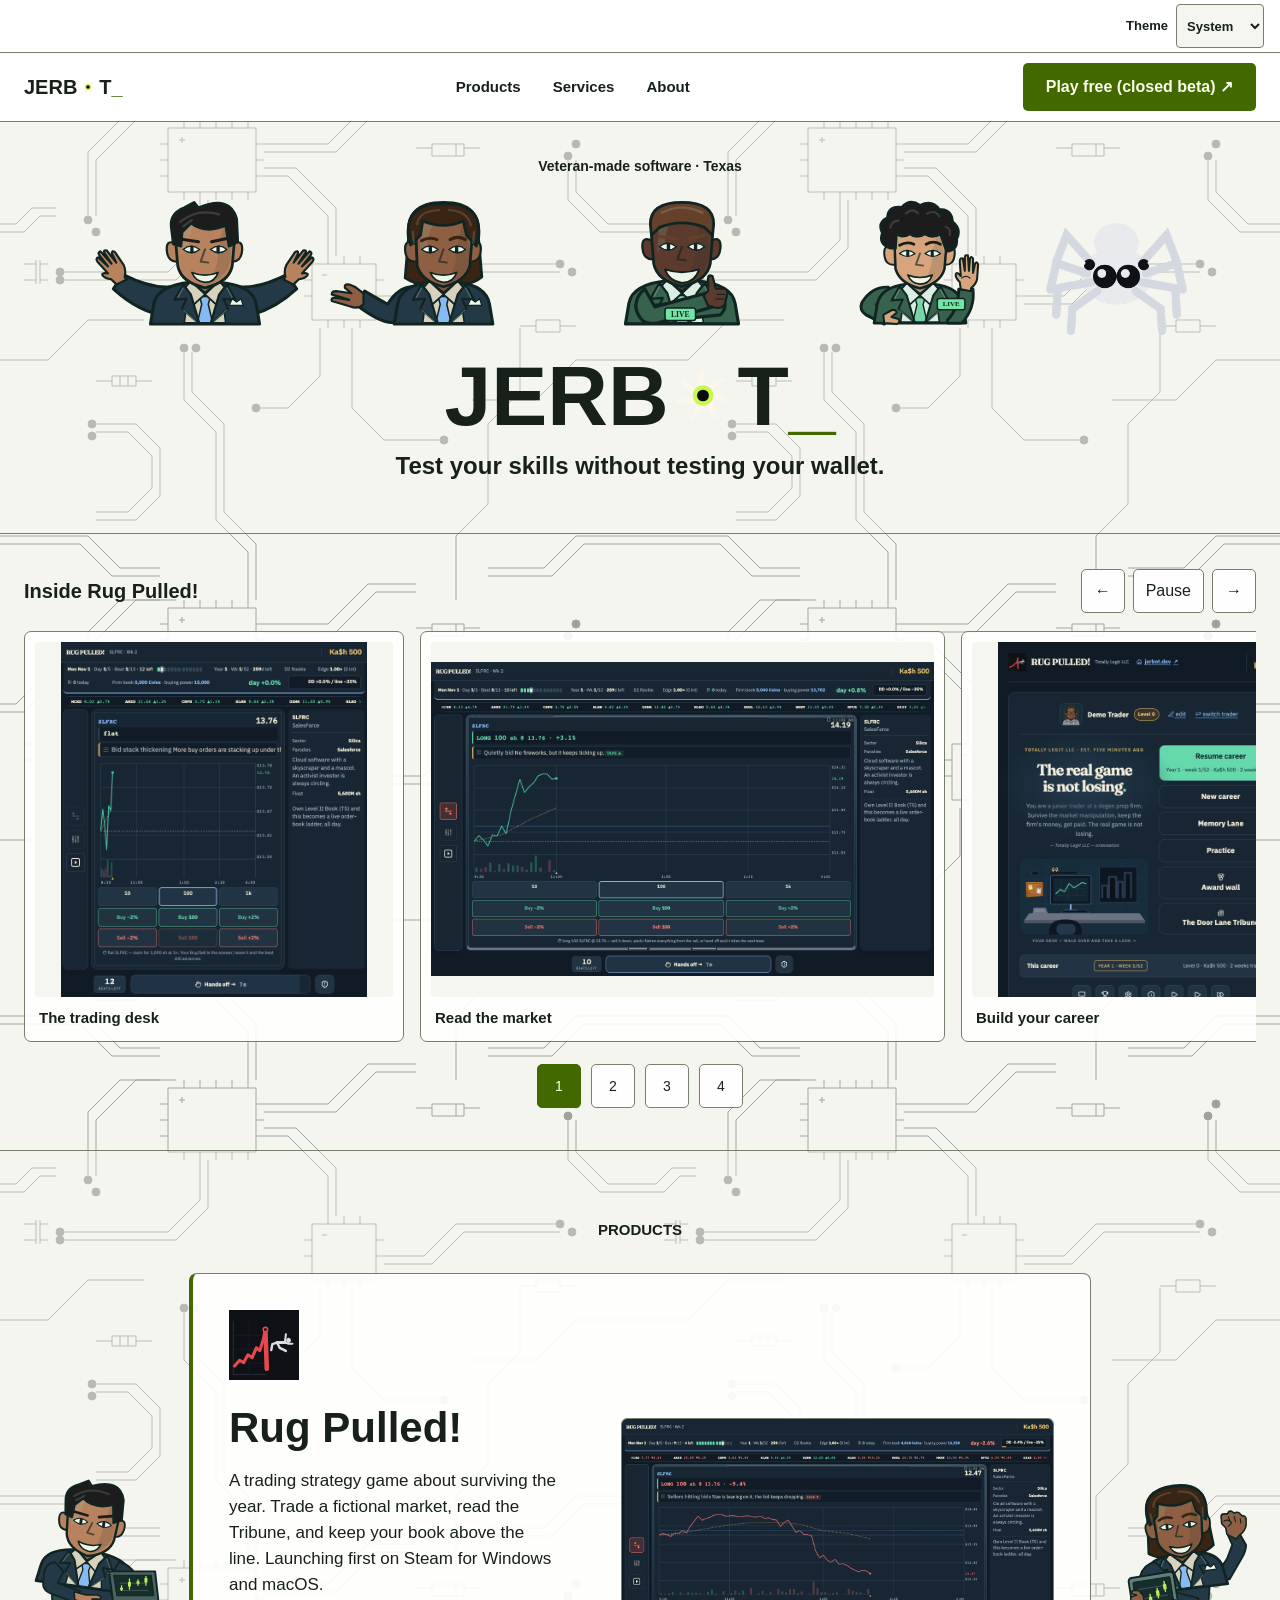
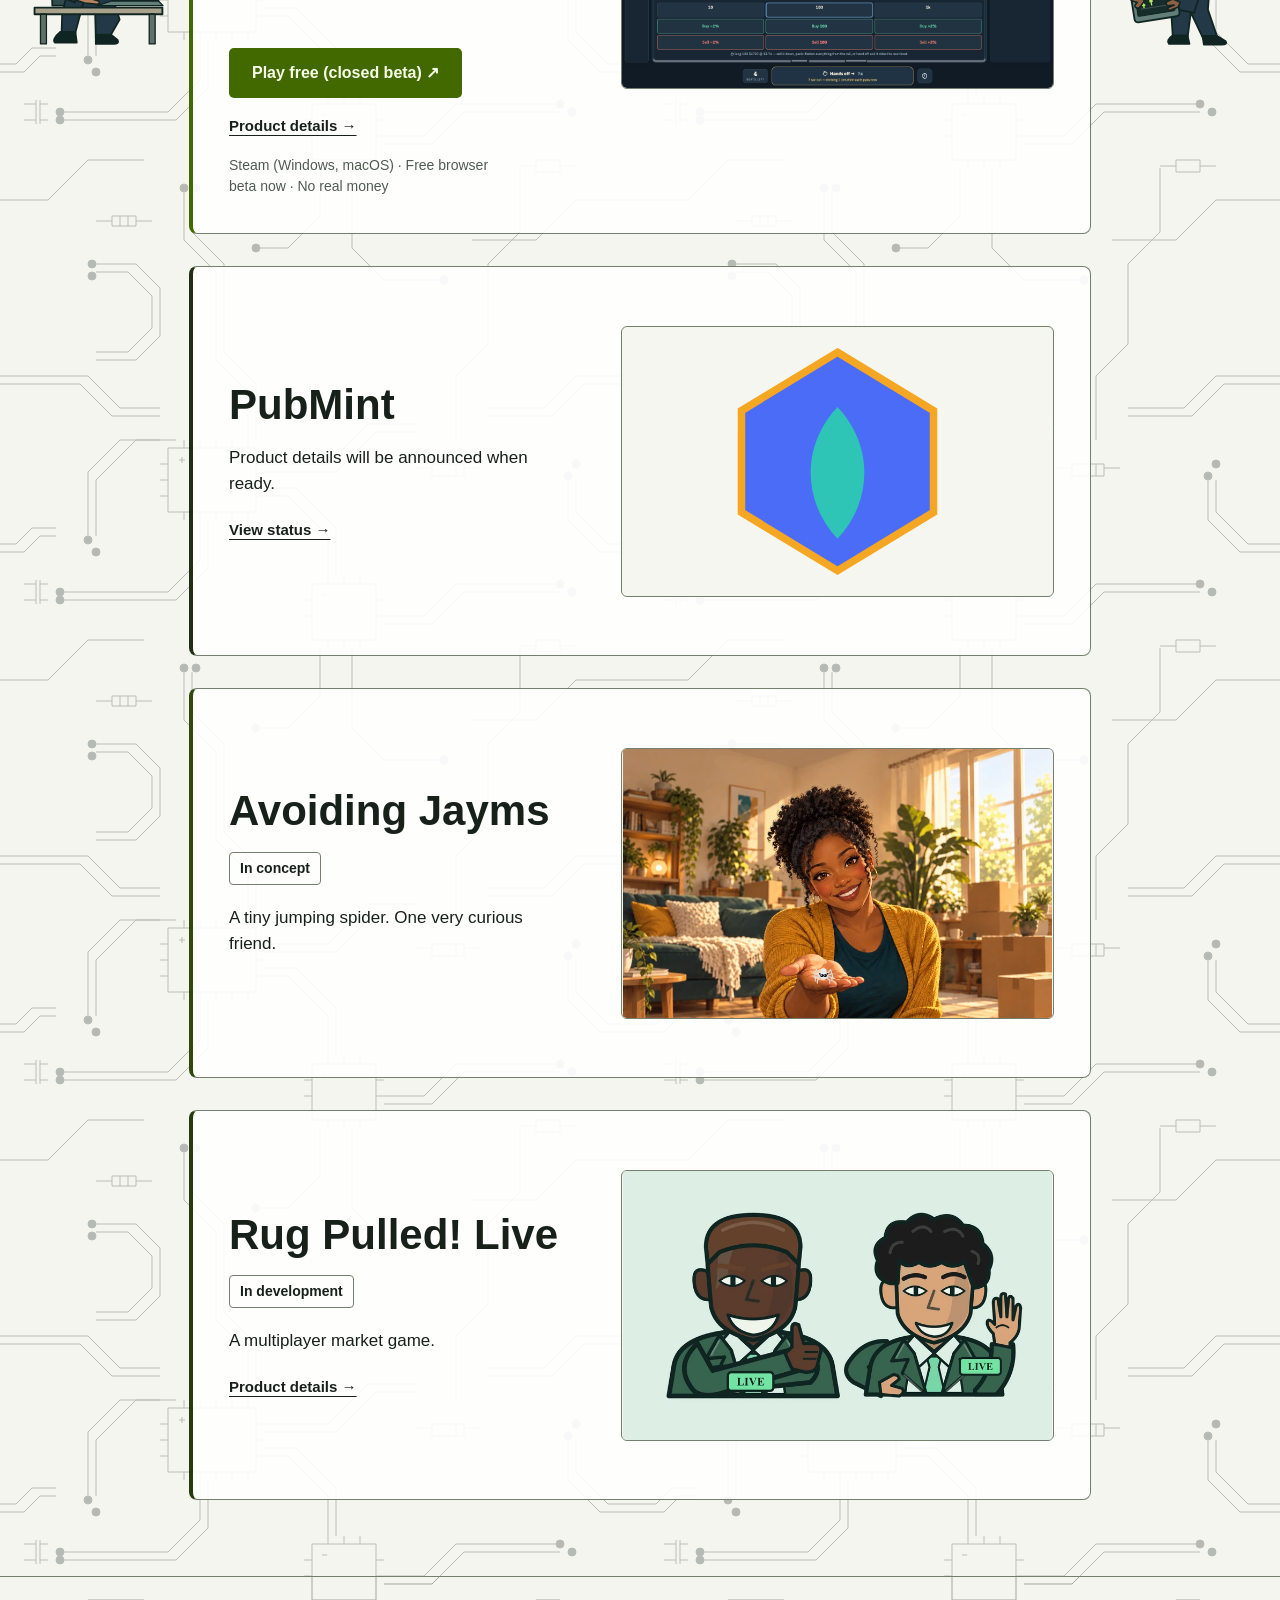
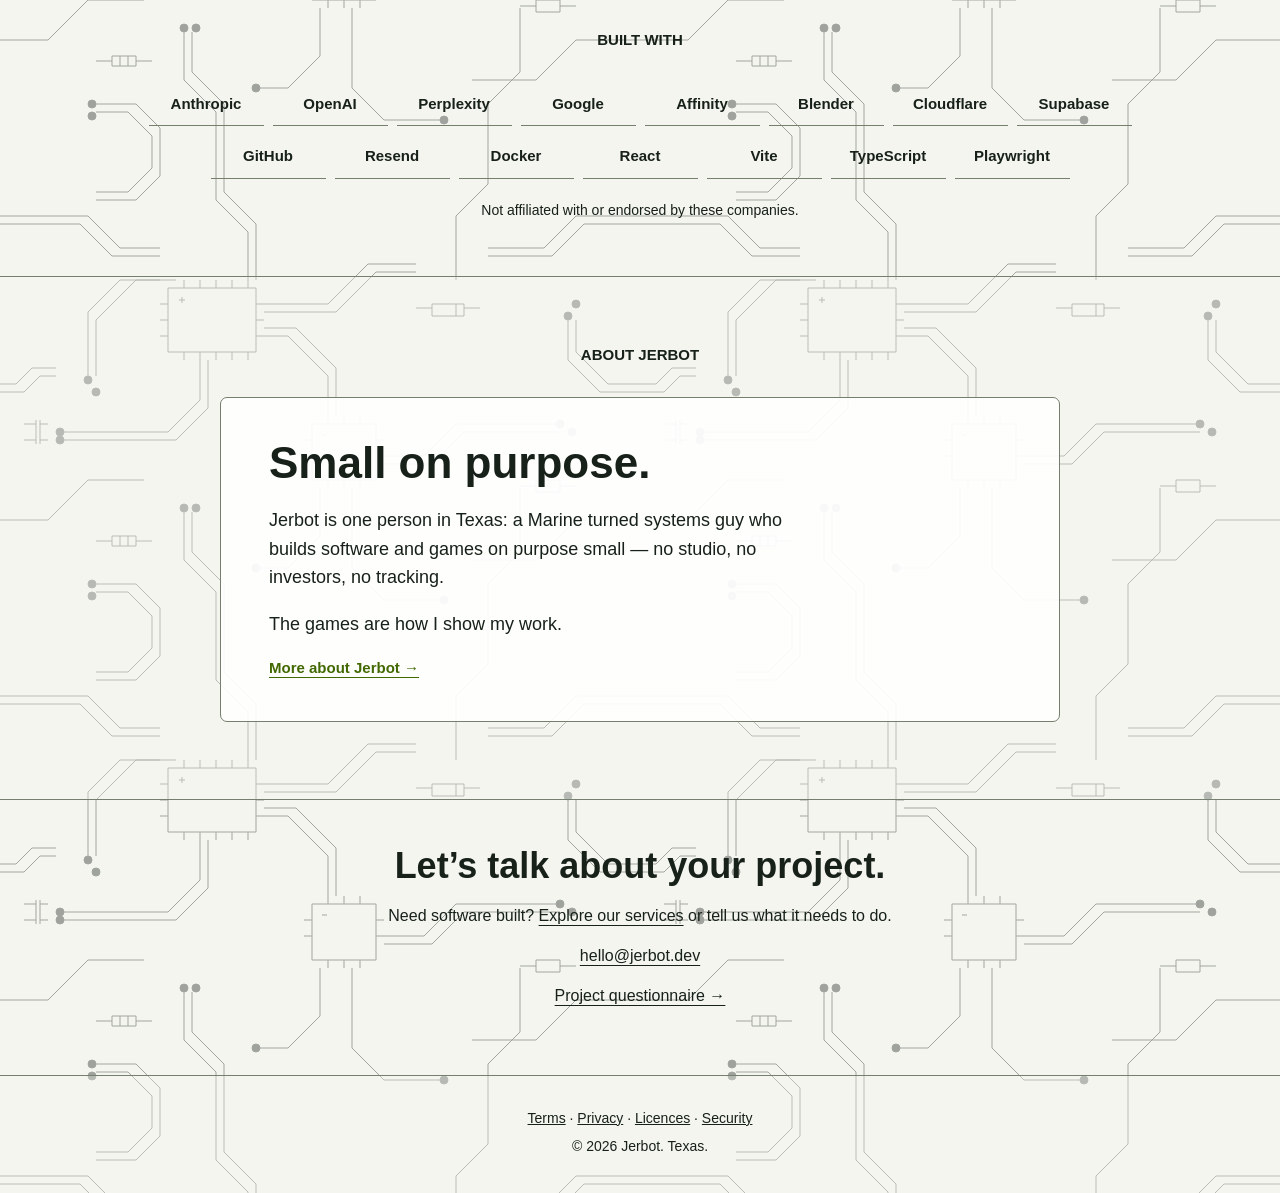
==== commit 51a4bc6b: "Add product screenshot carousels and PubMint identity" ====
--- a/index.html
+++ b/index.html
@@ -13,7 +13,7 @@
 <meta name="twitter:description" content="Veteran-made software and browser games from Texas. Play Rug Pulled! free, and explore what's next from Jerbot.">
 <meta name="twitter:image" content="https://jerbot.dev/assets/social/jerbot-og.png">
 <link rel="icon" href="/favicon.svg" type="image/svg+xml"><link rel="icon" href="/favicon.ico" sizes="any"><link rel="apple-touch-icon" href="/apple-touch-icon.png">
-<script src="/theme.js"></script><link rel="stylesheet" href="styles.css"><link rel="stylesheet" href="home.css"><script src="home.js" defer></script><script type="module" src="wishlist.mjs"></script>
+<script src="/theme.js"></script><link rel="stylesheet" href="styles.css"><link rel="stylesheet" href="carousel.css"><link rel="stylesheet" href="home.css"><script src="carousel.js" defer></script><script type="module" src="wishlist.mjs"></script>
 </head><body class="home">
 <a class="skip-link" href="#products">Skip to products</a>
 <header class="home-nav">
@@ -27,7 +27,7 @@
 <div class="cast" role="img" aria-label="The Jerbot cast: two Rug Pulled traders, two Live friends, and a tiny jumping spider">
 <img class="cast-trader-m cast-person" src="assets/cast/hero-trader-m.svg" width="220" height="140" alt=""><img class="cast-trader-f cast-person" src="assets/cast/hero-trader-f.svg" width="220" height="140" alt=""><img class="cast-friend-m cast-person" src="assets/cast/hero-friend-m.svg" width="220" height="140" alt=""><img class="cast-friend-f cast-person" src="assets/cast/hero-friend-f.svg" width="220" height="140" alt=""><img class="cast-spider" src="assets/cast/spider-edge-512.png" width="512" height="512" alt="">
 </div><h1 id="hero-title">JERB<img src="assets/brand/jerbot-mark-wordmark.svg" width="80" height="80" alt="O">T<span>_</span></h1><p class="tagline">Test your skills without testing your wallet.</p></section>
-<section class="marquee" aria-labelledby="screens-title"><div class="marquee-heading"><h2 id="screens-title">Inside Rug Pulled!</h2><div class="carousel-controls" hidden><button type="button" data-prev aria-label="Previous screenshot">←</button><button type="button" data-pause aria-pressed="false">Pause</button><button type="button" data-next aria-label="Next screenshot">→</button></div></div>
+<section class="marquee site-carousel" aria-labelledby="screens-title"><div class="marquee-heading carousel-heading"><h2 id="screens-title">Inside Rug Pulled!</h2><div class="carousel-controls" hidden><button type="button" data-prev aria-label="Previous screenshot">←</button><button type="button" data-pause aria-pressed="false">Pause</button><button type="button" data-next aria-label="Next screenshot">→</button></div></div>
 <div class="screen-track" tabindex="0" aria-label="Game screenshots; scroll to explore">
 <figure><a href="assets/screens/desk-trading.png"><img src="assets/screens/desk-trading.png" width="716" height="828" alt="Rug Pulled trading desk, market chart and trade controls"></a><figcaption>The trading desk</figcaption></figure>
 <figure><a href="assets/screens/chart-position-open.png"><img src="assets/screens/chart-position-open.png" width="1280" height="800" alt="An open position on the Rug Pulled market chart"></a><figcaption>Read the market</figcaption></figure>
@@ -38,9 +38,9 @@
 <div class="product-row"><img class="edge edge-left" src="assets/cast/trader-flank-m-1x.svg?v=20261010-384bd03" srcset="assets/cast/trader-flank-m-1x.svg?v=20261010-384bd03 1x, assets/cast/trader-flank-m-2x.svg?v=20261010-384bd03 2x" width="220" height="300" alt="" loading="lazy">
 <article class="home-card" id="rug-pulled"><div class="home-card-copy"><img class="product-mark" src="assets/brand/rug-pulled-icon.svg" width="80" height="80" alt="Rug Pulled chart and trader icon" loading="lazy"><h3>Rug Pulled!</h3><p>A trading strategy game about surviving the year. Trade a fictional market, read the Tribune, and keep your book above the line. Launching first on Steam for Windows and macOS.</p></div><a class="card-art" href="rug-pulled.html"><img src="assets/screens/rug-pull.png" width="1280" height="800" alt="Rug Pulled market collapse during a trading day" loading="lazy"></a><div class="home-card-actions"><div class="wishlist-actions"><a class="play-link" href="https://rugpulled.jerbot.dev" target="_blank" rel="noopener noreferrer">Play free (closed beta) ↗</a><a class="wishlist-button" data-steam-wishlist hidden>Wishlist on Steam</a></div><a class="detail-link" href="rug-pulled.html">Product details →</a><p class="product-meta">Steam (Windows, macOS) · Free browser beta now · No real money</p></div></article>
 <img class="edge edge-right" src="assets/cast/trader-flank-f-1x.svg?v=20261010-384bd03" srcset="assets/cast/trader-flank-f-1x.svg?v=20261010-384bd03 1x, assets/cast/trader-flank-f-2x.svg?v=20261010-384bd03 2x" width="220" height="300" alt="" loading="lazy"></div>
+<div class="product-row"><article class="home-card" id="pubmint"><div class="home-card-copy"><h3>PubMint</h3><p>Product details will be announced when ready.</p><a class="detail-link" href="pubmint.html">View status →</a></div><div class="card-art pubmint-art"><img src="assets/pubmint/brandmark.svg" width="256" height="256" alt="PubMint mark" loading="lazy"></div></article></div>
 <div class="product-row"><article class="home-card" id="avoiding-jayms"><div class="home-card-copy"><h3>Avoiding Jayms</h3><span class="product-status">In concept</span><p>A tiny jumping spider. One very curious friend.</p></div><div class="card-art" role="img" aria-label="A curious woman gently holding a tiny jumping spider in a bright living room"><img src="assets/cards/avoiding-jayms-800x500.webp?v=20261010" srcset="assets/cards/avoiding-jayms-800x500.webp?v=20261010 800w, assets/cards/avoiding-jayms-1600x1000.webp?v=20261010 1600w" sizes="(min-width: 1280px) 500px, (min-width: 901px) 50vw, (min-width: 701px) calc(100vw - 100px), calc(100vw - 80px)" width="800" height="500" alt="" loading="lazy" decoding="async"></div></article></div>
 <div class="product-row"><article class="home-card" id="rug-pulled-live"><div class="home-card-copy"><h3>Rug Pulled! Live</h3><span class="product-status">In development</span><p>A multiplayer market game.</p><a class="detail-link" href="rug-pulled-live.html">Product details →</a></div><div class="card-art" role="img" aria-label="Two Rug Pulled! Live friends pose together with LIVE badges"><img src="assets/cards/rug-pulled-live-800x500.webp?v=20261010" srcset="assets/cards/rug-pulled-live-800x500.webp?v=20261010 800w, assets/cards/rug-pulled-live-1600x1000.webp?v=20261010 1600w" sizes="(min-width: 1280px) 500px, (min-width: 901px) 50vw, (min-width: 701px) calc(100vw - 100px), calc(100vw - 80px)" width="800" height="500" alt="" loading="lazy" decoding="async"></div></article></div>
-<div class="product-row"><article class="home-card" id="pubmint"><div class="home-card-copy"><h3>PubMint</h3><p>Product details will be announced when ready.</p><a class="detail-link" href="pubmint.html">View status →</a></div><div class="card-art pubmint-art"><img src="assets/brand/pubmint-mark.svg" width="320" height="320" alt="PubMint mark" loading="lazy"></div></article></div>
 </section>
 <section class="built-with" aria-labelledby="built-title"><h2 id="built-title" class="band-title">Built with</h2><ul><li>Anthropic</li><li>OpenAI</li><li>Perplexity</li><li>Google</li><li>Affinity</li><li>Blender</li><li>Cloudflare</li><li>Supabase</li><li>GitHub</li><li>Resend</li><li>Docker</li><li>React</li><li>Vite</li><li>TypeScript</li><li>Playwright</li></ul><p>Not affiliated with or endorsed by these companies.</p></section>
 <section class="home-about" id="about" aria-labelledby="about-title"><h2 id="about-title" class="band-title">About Jerbot</h2><div><h3>Small on purpose.</h3><p>Jerbot is one person in Texas: a Marine turned systems guy who builds software and games on purpose small — no studio, no investors, no tracking.</p><p>The games are how I show my work.</p><a class="detail-link" href="about.html">More about Jerbot →</a></div></section>
--- a/carousel.css
+++ b/carousel.css
@@ -0,0 +1,41 @@
+.site-carousel .carousel-heading { display: flex; align-items: center; justify-content: space-between; gap: 12px; margin-bottom: 18px; }
+.site-carousel .carousel-controls { display: flex; gap: 8px; }
+.site-carousel .carousel-controls[hidden], .site-carousel .carousel-dots[hidden] { display: none; }
+.site-carousel button {
+  min-width: 44px; min-height: 44px; padding: 8px 12px;
+  border: 1px solid var(--line); border-radius: 5px;
+  background: var(--panel); color: var(--paper); font: inherit; cursor: pointer;
+}
+.site-carousel button:hover { border-color: var(--lime); }
+.site-carousel button:focus-visible, .site-carousel .screen-track:focus-visible,
+.site-carousel .screen-track a:focus-visible { outline: 3px solid var(--lime); outline-offset: 3px; }
+.site-carousel .screen-track {
+  display: flex; gap: 16px; overflow-x: auto; overflow-y: hidden;
+  padding-bottom: 6px; scroll-snap-type: x mandatory;
+  scrollbar-width: thin; scrollbar-color: var(--line) var(--ink);
+}
+.site-carousel .screen-track figure {
+  flex: 0 0 min(100%, 525px); min-width: 0; margin: 0; padding: 10px;
+  border: 1px solid var(--line); border-radius: 7px;
+  background: var(--panel); scroll-snap-align: start;
+}
+.site-carousel .screen-track a { display: block; }
+.site-carousel .screen-track img {
+  display: block; width: 100%; height: 355px; border: 0;
+  border-radius: 4px; background: var(--ink); object-fit: contain;
+}
+.site-carousel .screen-track figcaption { padding: 10px 4px 2px; color: var(--paper); font-size: 15px; font-weight: 700; }
+.site-carousel .carousel-dots { display: flex; justify-content: center; flex-wrap: wrap; gap: 10px; margin-top: 16px; }
+.site-carousel .carousel-dots button { min-width: 44px; min-height: 44px; padding: 2px 8px; font-size: 14px; }
+.site-carousel .carousel-dots [aria-current="true"] { border-color: var(--lime); background: var(--lime); color: var(--lime-ink); }
+@media (max-width: 700px) {
+  .site-carousel .carousel-heading { flex-wrap: wrap; }
+  .site-carousel .screen-track { gap: 12px; }
+  .site-carousel .screen-track figure { flex-basis: min(88vw, 355px); }
+}
+@media (prefers-reduced-motion: reduce) {
+  .site-carousel .screen-track { scroll-behavior: auto; }
+}
+@media (forced-colors: active) {
+  .site-carousel button, .site-carousel .screen-track figure { background: Canvas; color: CanvasText; border-color: CanvasText; }
+}
--- a/home.css
+++ b/home.css
@@ -90,60 +90,16 @@
 .cast-hero h1 span { color: var(--lime); }
 .tagline { margin: 0; color: var(--paper); font-size: 24px; font-weight: 600; }
 
-/* One local carousel. Whole images remain visible inside larger frames. */
+/* Home carousel uses the shared controls; whole images remain visible. */
 .marquee {
   padding: 35px max(24px, calc((100% - 1320px)/2)) 42px;
   border-block: 1px solid var(--line);
   background: var(--home-band-soft);
 }
-.marquee-heading { display: flex; align-items: center; justify-content: space-between; gap: 12px; margin-bottom: 18px; }
 .marquee h2 { margin: 0; color: var(--paper); font-size: 20px; font-weight: 800; text-transform: none; letter-spacing: 0; }
-.carousel-controls { display: flex; gap: 8px; }
-.home button {
-  min-width: 44px;
-  min-height: 44px;
-  padding: 8px 12px;
-  border: 1px solid var(--line);
-  border-radius: 5px;
-  background: var(--home-control);
-  color: var(--paper);
-  font: inherit;
-  cursor: pointer;
-}
-.home button:hover { border-color: var(--lime); }
-.screen-track {
-  display: flex;
-  gap: 16px;
-  overflow: auto;
-  padding-bottom: 6px;
-  scroll-snap-type: x mandatory;
-  scrollbar-width: thin;
-  scrollbar-color: var(--line) var(--ink);
-}
-.screen-track figure {
-  flex: 0 0 525px;
-  margin: 0;
-  padding: 10px;
-  border: 1px solid var(--line);
-  border-radius: 7px;
-  background: var(--home-card);
-  scroll-snap-align: start;
-}
-.screen-track figure:nth-child(odd) { flex-basis: 380px; }
-.screen-track a { display: block; }
-.screen-track img {
-  display: block;
-  width: 100%;
-  height: 355px;
-  border: 0;
-  border-radius: 4px;
-  background: var(--ink);
-  object-fit: contain;
-}
-.screen-track figcaption { padding: 10px 4px 2px; color: var(--paper); font-size: 15px; font-weight: 700; }
-.carousel-dots { display: flex; justify-content: center; gap: 10px; margin-top: 16px; }
-.home .carousel-dots button { min-width: 44px; min-height: 44px; padding: 2px 8px; font-size: 14px; }
-.carousel-dots [aria-current="true"] { border-color: var(--lime); background: var(--lime); color: var(--lime-ink); }
+.home .site-carousel button { background: var(--home-control); }
+.home .site-carousel .screen-track figure { background: var(--home-card); }
+.home .site-carousel .screen-track figure:nth-child(odd) { flex-basis: 380px; }
 
 /* The approved product order remains four full-width rows. */
 .home-products { padding: 68px 24px 76px; background: var(--home-band); }
@@ -278,11 +234,8 @@
   .cast-hero h1 { margin: 4px 0 9px; font-size: 52px; }
   .tagline { max-width: 320px; margin: auto; font-size: 19px; line-height: 1.35; }
   .marquee { padding: 26px 16px 31px; }
-  .marquee-heading { flex-wrap: wrap; }
   .marquee h2 { font-size: 18px; }
-  .screen-track { gap: 12px; }
-  .screen-track figure, .screen-track figure:nth-child(odd) { flex-basis: min(88vw, 355px); }
-  .screen-track img { height: 355px; }
+  .home .site-carousel .screen-track figure:nth-child(odd) { flex-basis: min(88vw, 355px); }
   .home-products { padding: 46px 16px 54px; }
   .home .band-title { margin-bottom: 24px; }
   .product-row { margin-bottom: 22px; }
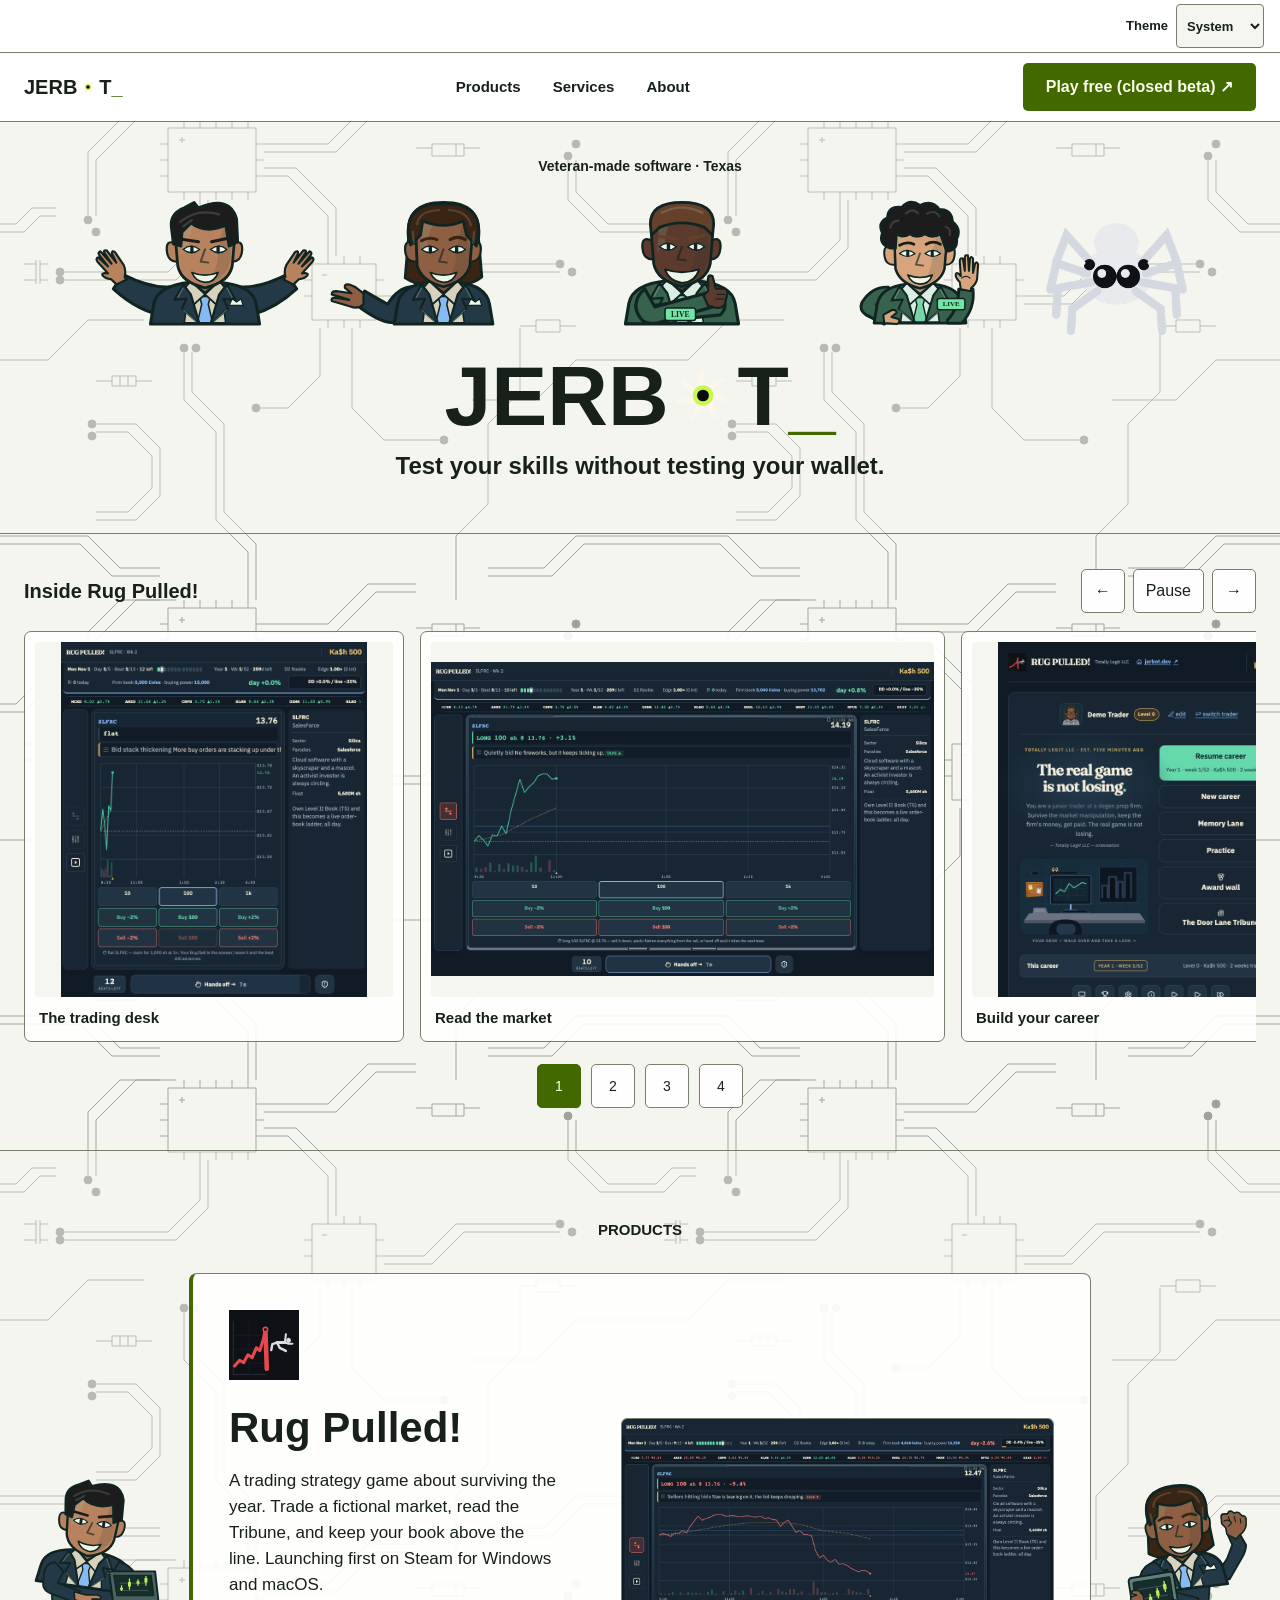
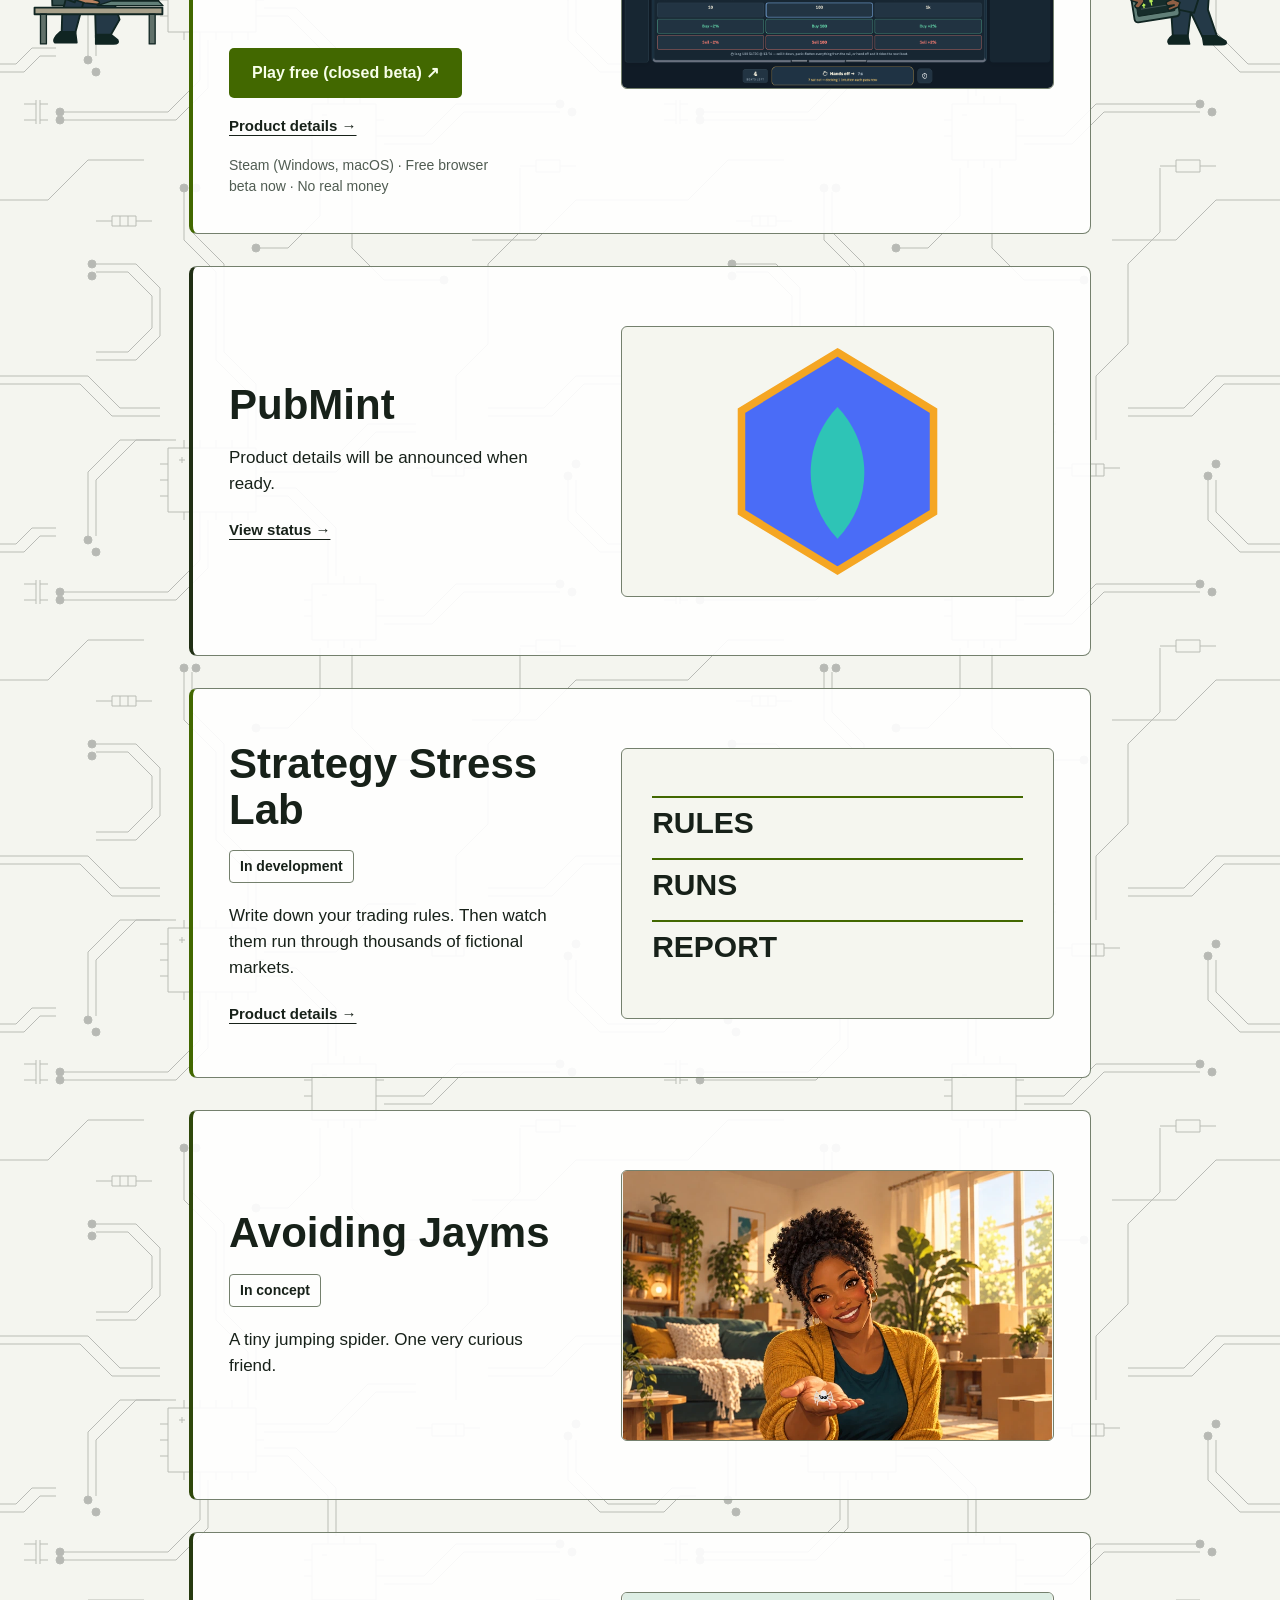
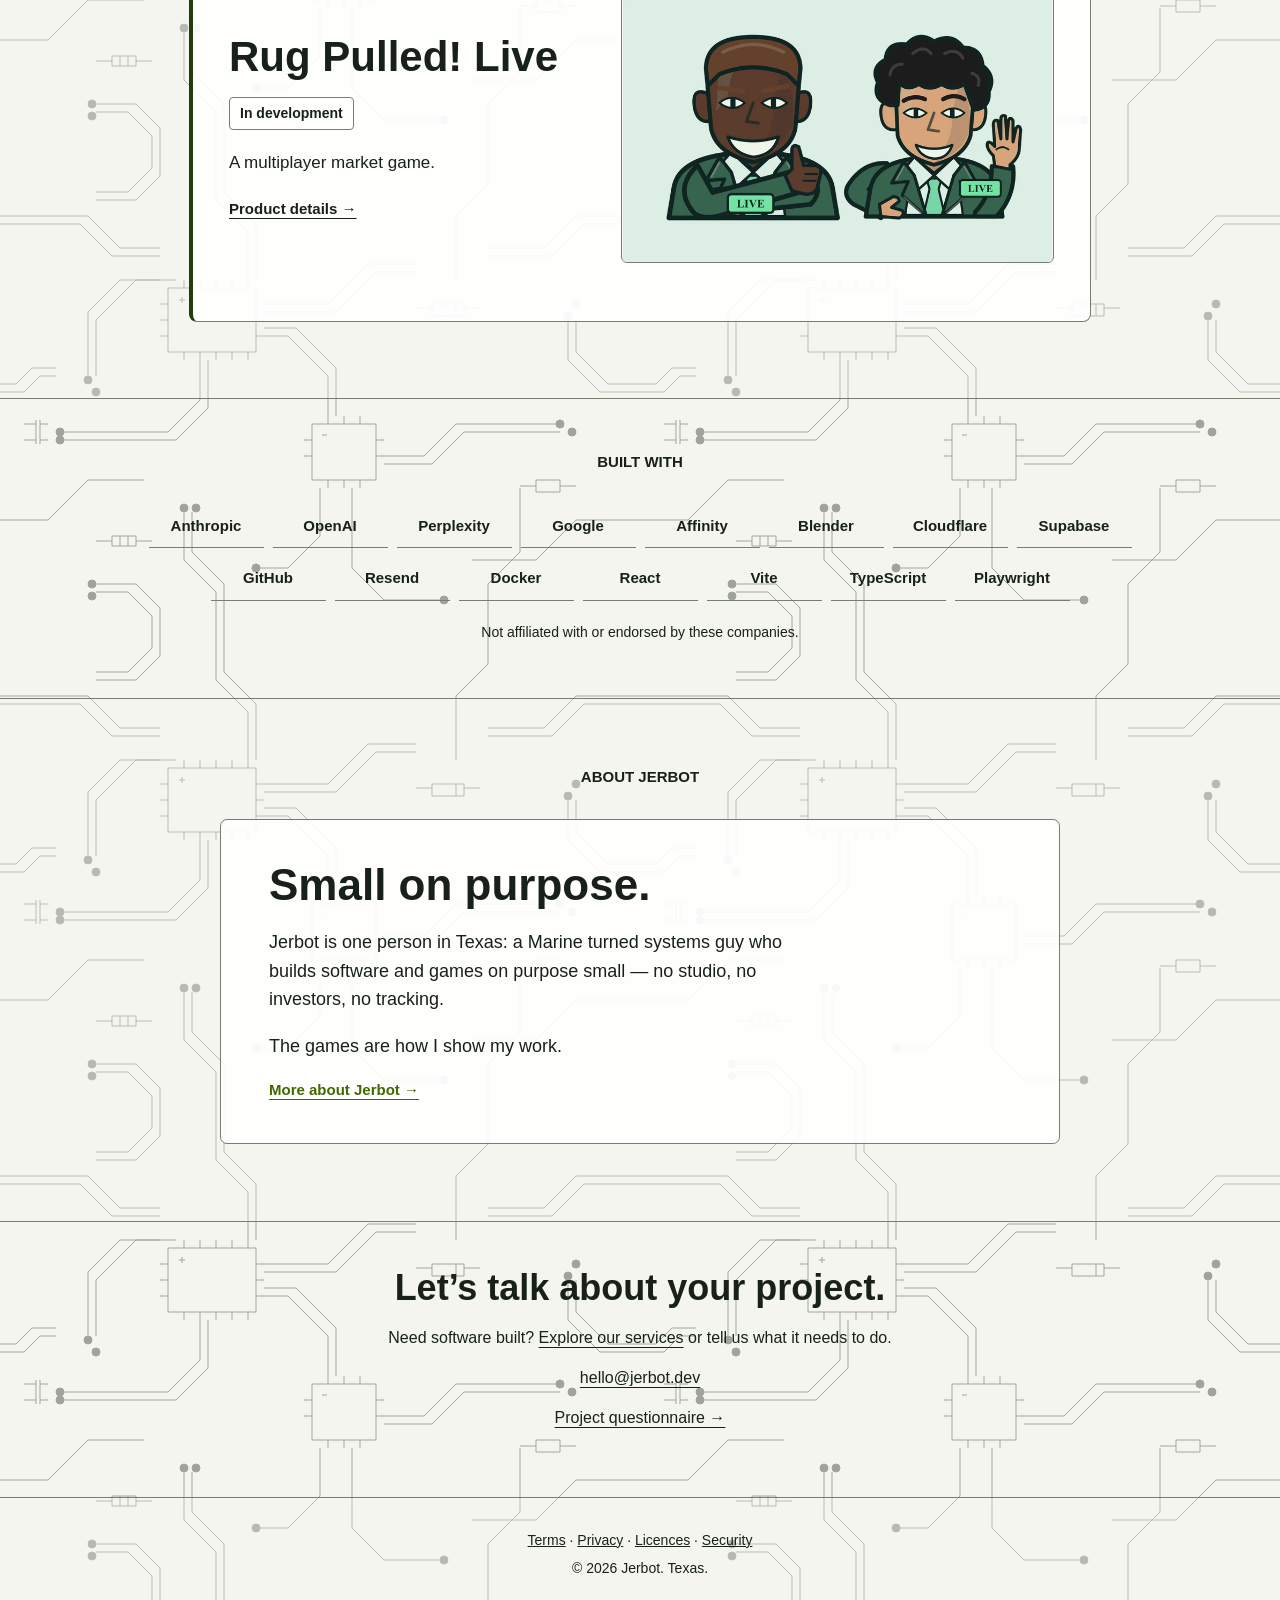
==== commit 61ff330e: "Add Strategy Stress Lab to home product lineup" ====
--- a/index.html
+++ b/index.html
@@ -39,6 +39,7 @@
 <article class="home-card" id="rug-pulled"><div class="home-card-copy"><img class="product-mark" src="assets/brand/rug-pulled-icon.svg" width="80" height="80" alt="Rug Pulled chart and trader icon" loading="lazy"><h3>Rug Pulled!</h3><p>A trading strategy game about surviving the year. Trade a fictional market, read the Tribune, and keep your book above the line. Launching first on Steam for Windows and macOS.</p></div><a class="card-art" href="rug-pulled.html"><img src="assets/screens/rug-pull.png" width="1280" height="800" alt="Rug Pulled market collapse during a trading day" loading="lazy"></a><div class="home-card-actions"><div class="wishlist-actions"><a class="play-link" href="https://rugpulled.jerbot.dev" target="_blank" rel="noopener noreferrer">Play free (closed beta) ↗</a><a class="wishlist-button" data-steam-wishlist hidden>Wishlist on Steam</a></div><a class="detail-link" href="rug-pulled.html">Product details →</a><p class="product-meta">Steam (Windows, macOS) · Free browser beta now · No real money</p></div></article>
 <img class="edge edge-right" src="assets/cast/trader-flank-f-1x.svg?v=20261010-384bd03" srcset="assets/cast/trader-flank-f-1x.svg?v=20261010-384bd03 1x, assets/cast/trader-flank-f-2x.svg?v=20261010-384bd03 2x" width="220" height="300" alt="" loading="lazy"></div>
 <div class="product-row"><article class="home-card" id="pubmint"><div class="home-card-copy"><h3>PubMint</h3><p>Product details will be announced when ready.</p><a class="detail-link" href="pubmint.html">View status →</a></div><div class="card-art pubmint-art"><img src="assets/pubmint/brandmark.svg" width="256" height="256" alt="PubMint mark" loading="lazy"></div></article></div>
+<div class="product-row"><article class="home-card" id="stresslab"><div class="home-card-copy"><h3>Strategy Stress Lab</h3><span class="product-status">In development</span><p>Write down your trading rules. Then watch them run through thousands of fictional markets.</p><a class="detail-link" href="/stresslab">Product details →</a></div><div class="card-art stresslab-art" aria-hidden="true"><span>RULES</span><span>RUNS</span><span>REPORT</span></div></article></div>
 <div class="product-row"><article class="home-card" id="avoiding-jayms"><div class="home-card-copy"><h3>Avoiding Jayms</h3><span class="product-status">In concept</span><p>A tiny jumping spider. One very curious friend.</p></div><div class="card-art" role="img" aria-label="A curious woman gently holding a tiny jumping spider in a bright living room"><img src="assets/cards/avoiding-jayms-800x500.webp?v=20261010" srcset="assets/cards/avoiding-jayms-800x500.webp?v=20261010 800w, assets/cards/avoiding-jayms-1600x1000.webp?v=20261010 1600w" sizes="(min-width: 1280px) 500px, (min-width: 901px) 50vw, (min-width: 701px) calc(100vw - 100px), calc(100vw - 80px)" width="800" height="500" alt="" loading="lazy" decoding="async"></div></article></div>
 <div class="product-row"><article class="home-card" id="rug-pulled-live"><div class="home-card-copy"><h3>Rug Pulled! Live</h3><span class="product-status">In development</span><p>A multiplayer market game.</p><a class="detail-link" href="rug-pulled-live.html">Product details →</a></div><div class="card-art" role="img" aria-label="Two Rug Pulled! Live friends pose together with LIVE badges"><img src="assets/cards/rug-pulled-live-800x500.webp?v=20261010" srcset="assets/cards/rug-pulled-live-800x500.webp?v=20261010 800w, assets/cards/rug-pulled-live-1600x1000.webp?v=20261010 1600w" sizes="(min-width: 1280px) 500px, (min-width: 901px) 50vw, (min-width: 701px) calc(100vw - 100px), calc(100vw - 80px)" width="800" height="500" alt="" loading="lazy" decoding="async"></div></article></div>
 </section>
--- a/home.css
+++ b/home.css
@@ -159,6 +159,8 @@
 }
 .card-art img { display: block; width: 100%; height: 100%; object-fit: contain; }
 .pubmint-art img { width: 56%; max-width: 250px; height: auto; }
+.stresslab-art { flex-direction: column; align-items: stretch; gap: 11px; padding: 30px; }
+.stresslab-art span { display: block; width: 100%; padding: 8px 0; border-top: 2px solid var(--lime); color: var(--paper); font-size: 30px; font-weight: 800; letter-spacing: 0; line-height: 1.1; }
 .home .detail-link { display: block; width: fit-content; margin-top: 17px; color: var(--paper); font-size: 15px; font-weight: 700; text-underline-offset: 4px; }
 .home .detail-link:hover { color: var(--lime); }
 #rug-pulled {
@@ -176,6 +178,7 @@
 #avoiding-jayms { --card-accent: color-mix(in srgb, var(--lime) 55%, var(--paper)); }
 #rug-pulled-live { --card-accent: color-mix(in srgb, var(--lime) 35%, var(--paper)); }
 #pubmint { --card-accent: color-mix(in srgb, var(--lime) 20%, var(--paper)); }
+#stresslab { --card-accent: var(--lime); }
 .edge { display: none; position: absolute; top: 50%; width: 145px; max-height: 285px; object-fit: contain; transform: translateY(-50%); pointer-events: none; }
 .edge-left { left: 0; }
 .edge-right { right: 0; }
@@ -242,6 +245,8 @@
   .home-card { grid-template-columns: 1fr; gap: 18px; min-height: 0; padding: 24px; }
   .home-card h3 { margin-bottom: 14px; font-size: 32px; }
   .home-card p { margin-bottom: 13px; font-size: 16px; line-height: 1.5; }
+  .stresslab-art { gap: 6px; padding: 18px; }
+  .stresslab-art span { font-size: 22px; }
   .product-mark { width: 58px; height: 58px; margin-bottom: 15px; }
   .card-art { grid-row: auto; min-height: 0; height: auto; }
   #rug-pulled { grid-template-areas: "copy" "art" "actions"; grid-template-rows: auto; min-height: 0; }
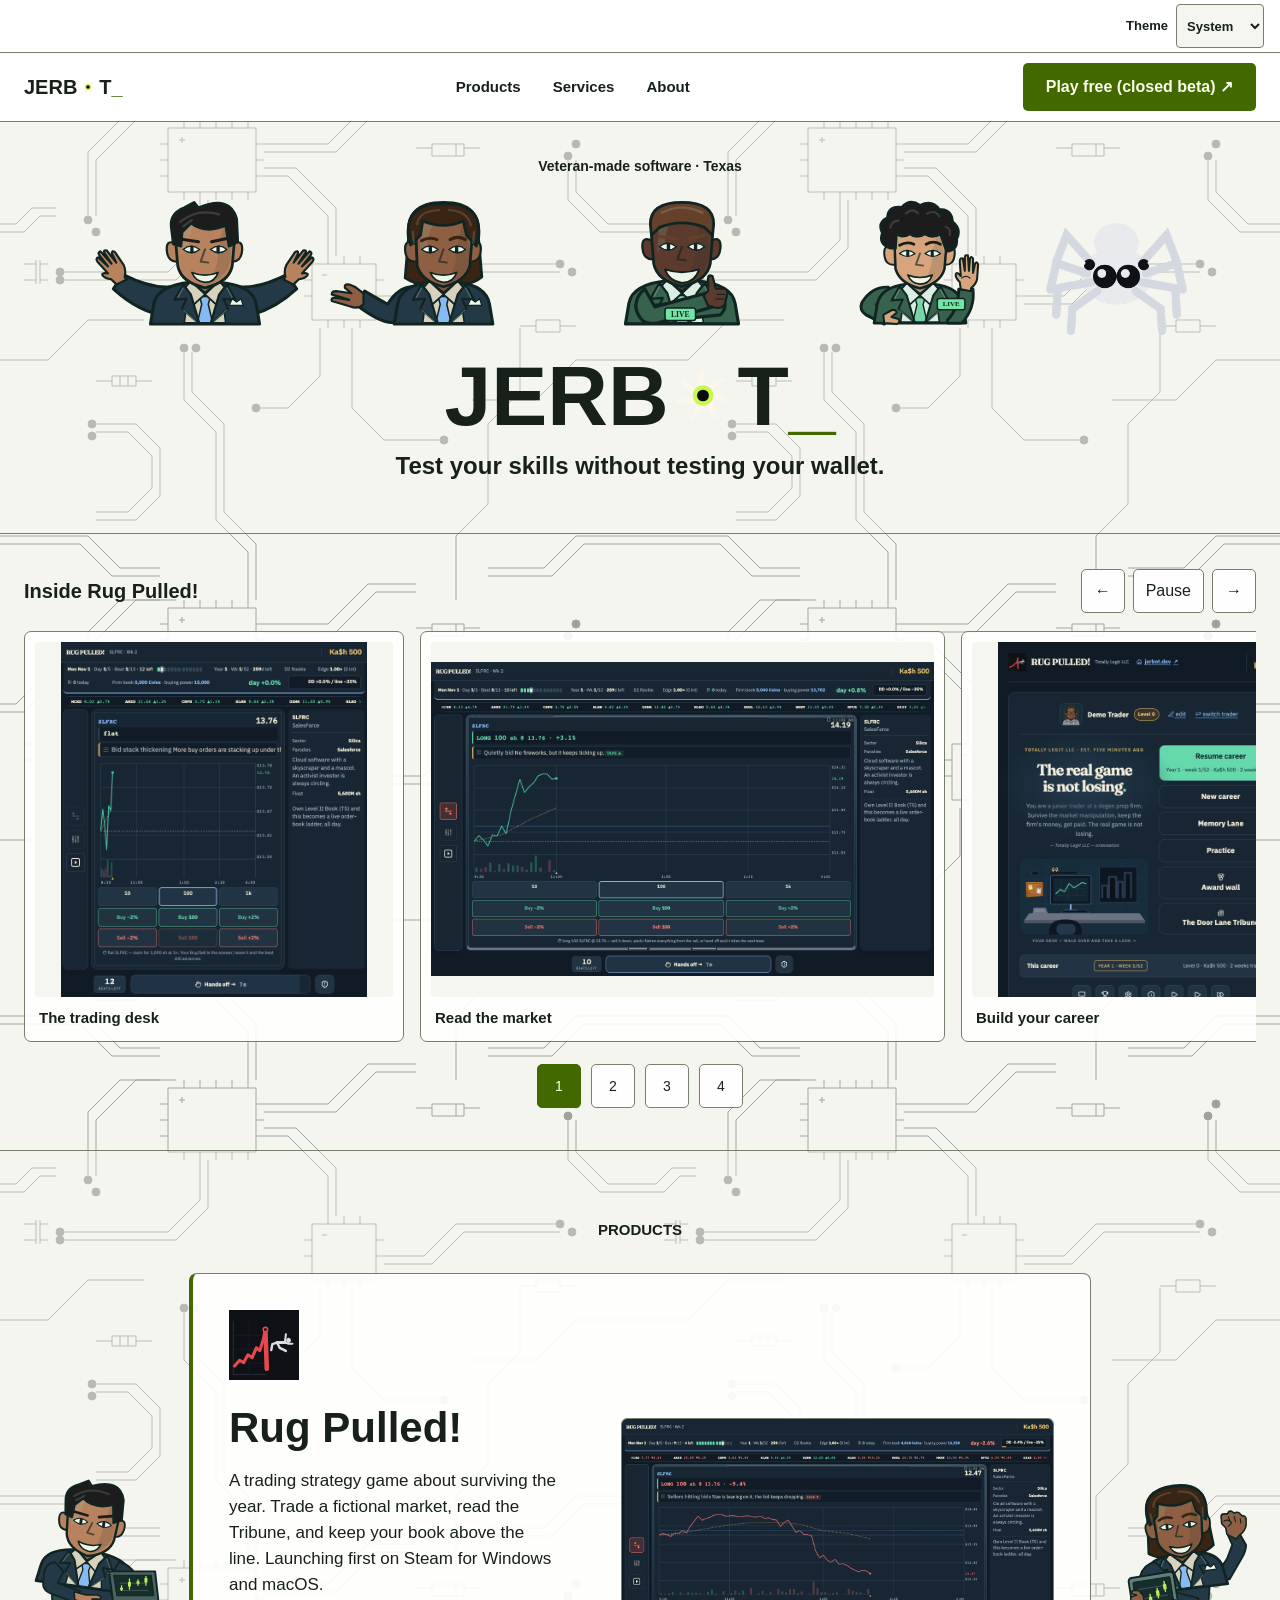
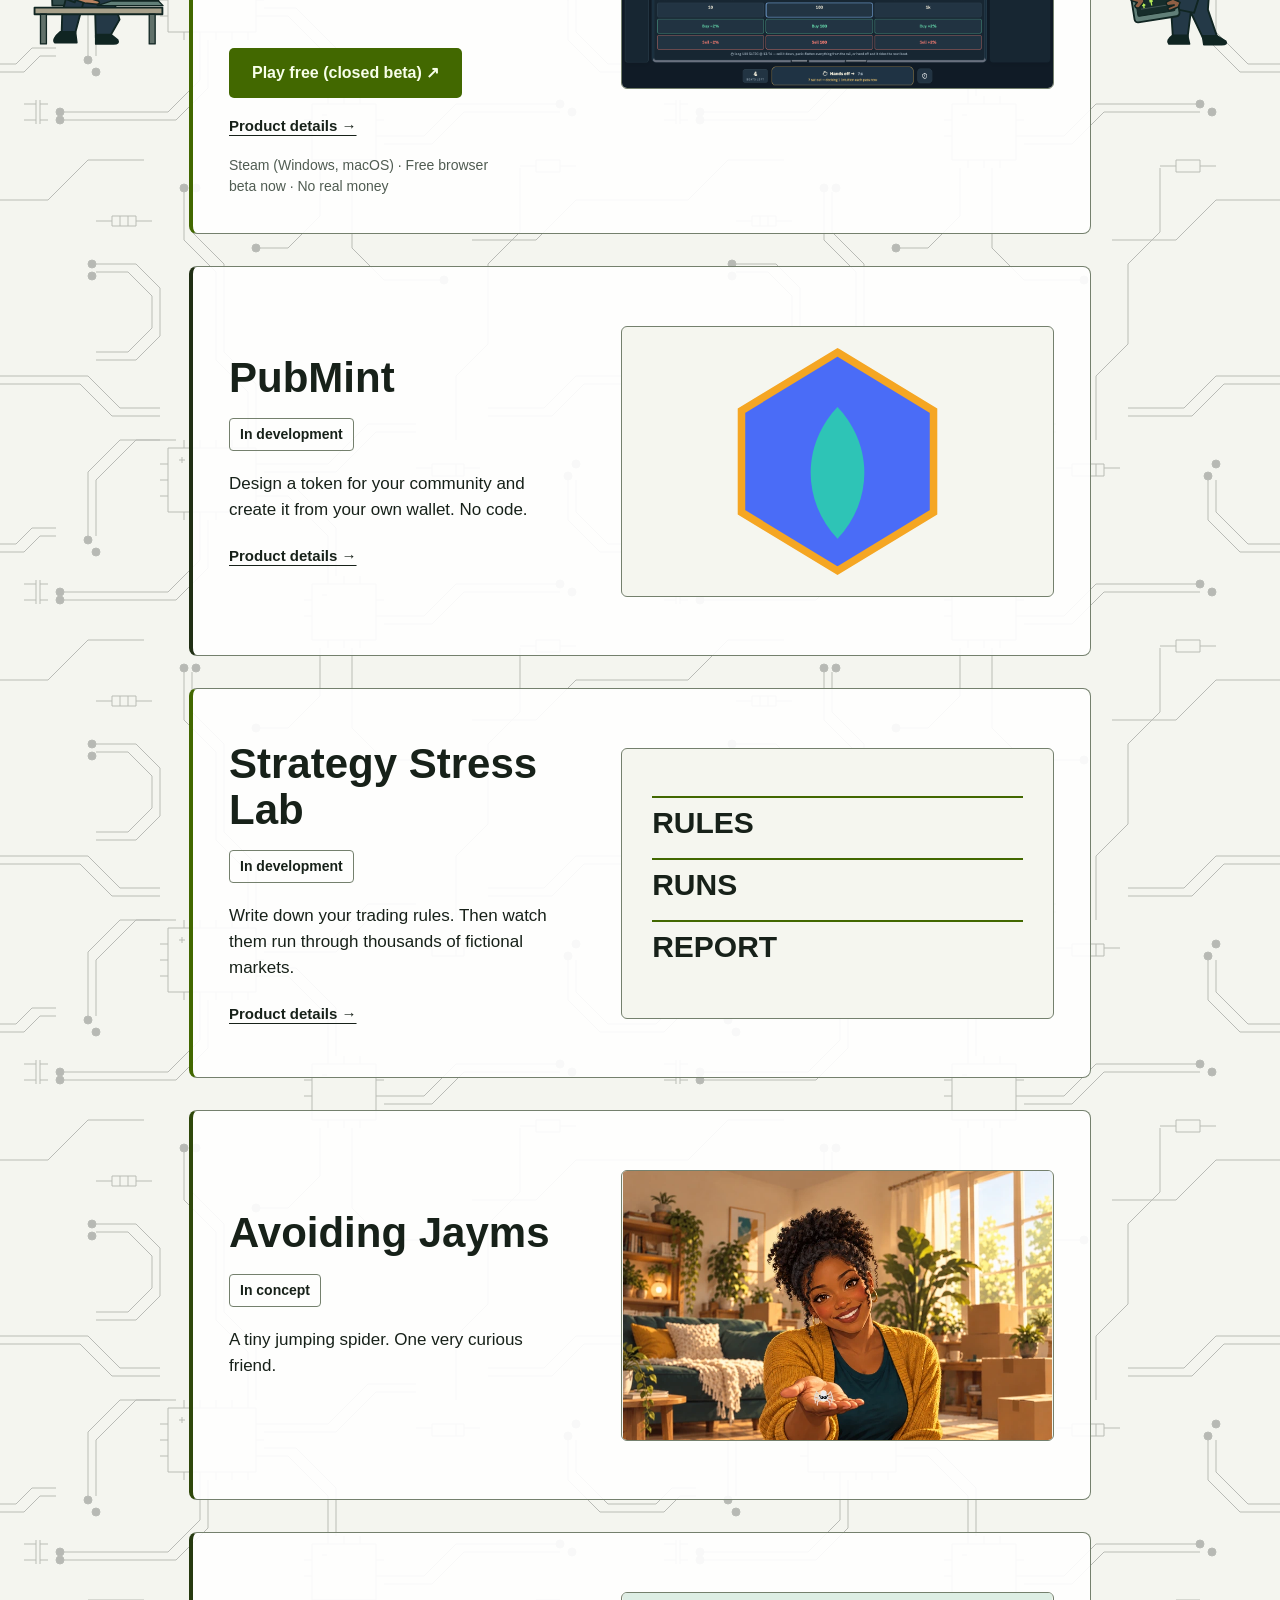
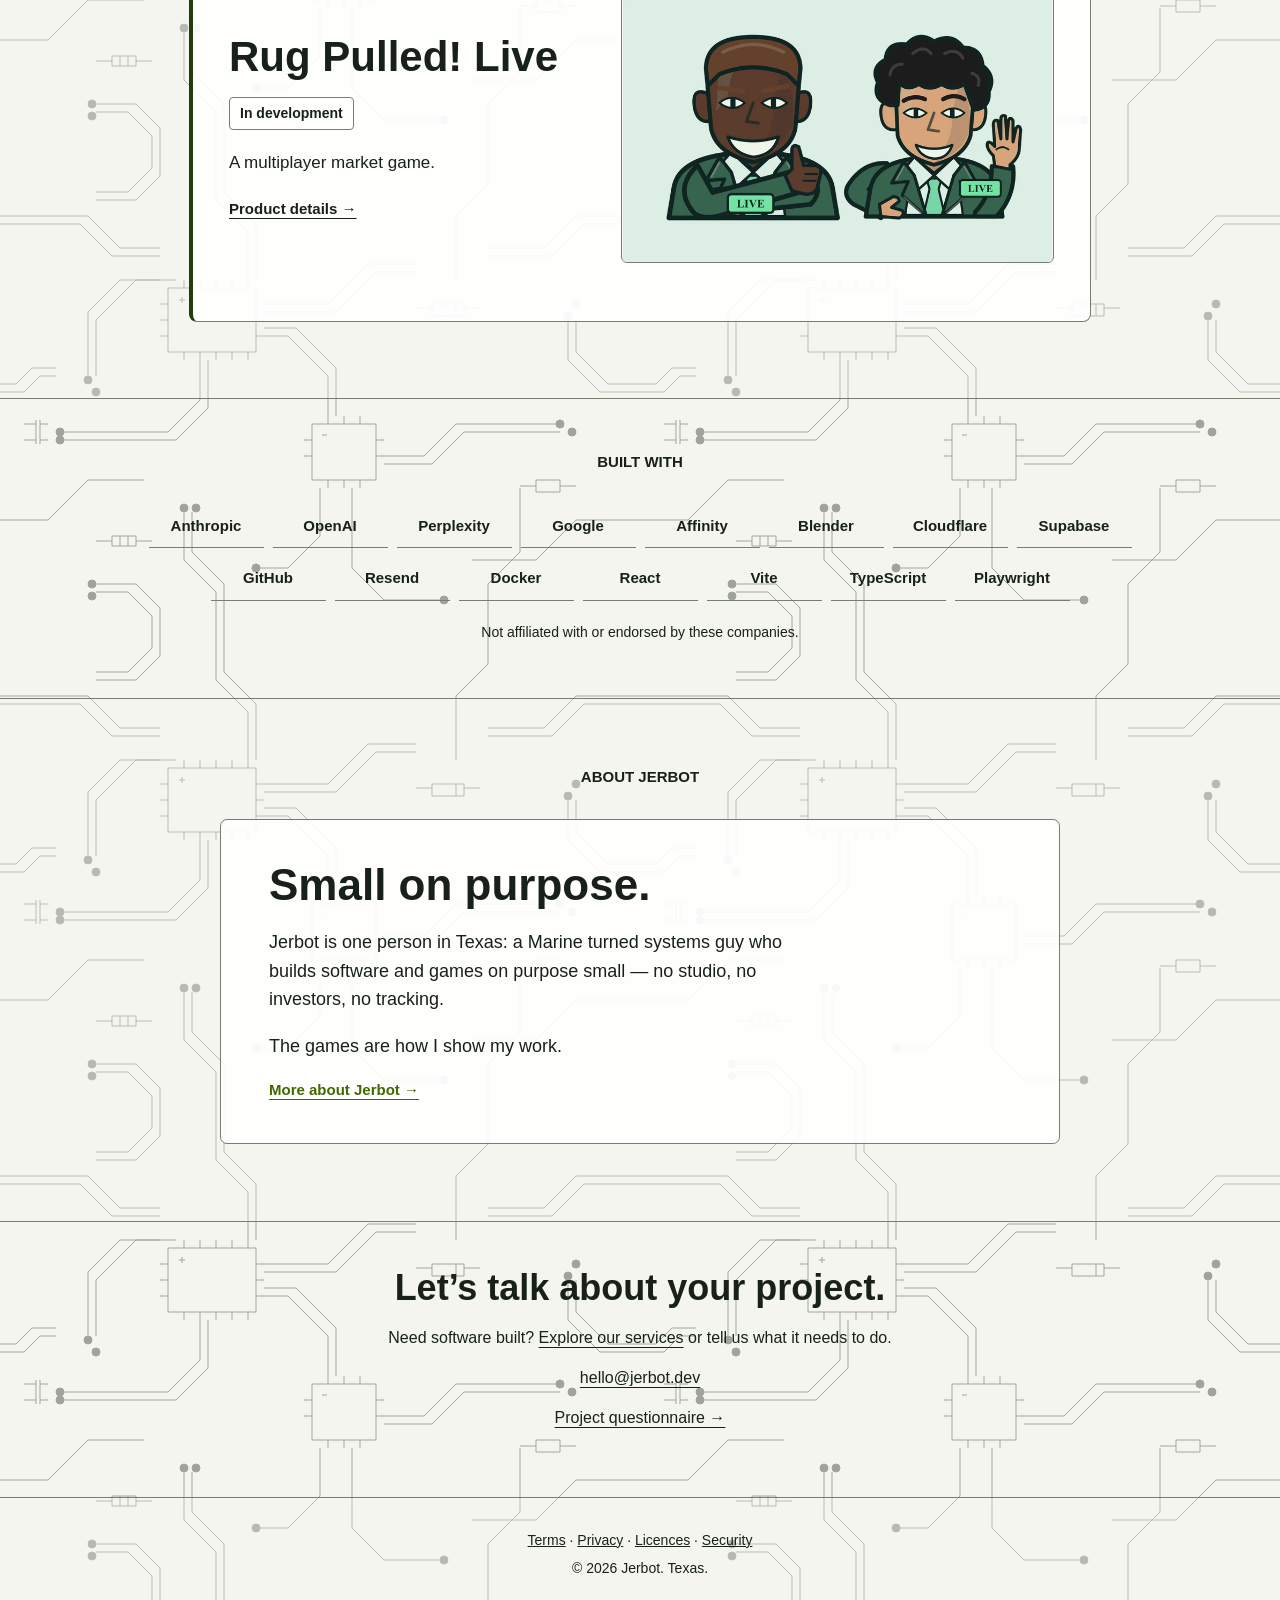
==== commit 4b11f8b5: "Clarify PubMint home card status and link" ====
--- a/index.html
+++ b/index.html
@@ -38,7 +38,7 @@
 <div class="product-row"><img class="edge edge-left" src="assets/cast/trader-flank-m-1x.svg?v=20261010-384bd03" srcset="assets/cast/trader-flank-m-1x.svg?v=20261010-384bd03 1x, assets/cast/trader-flank-m-2x.svg?v=20261010-384bd03 2x" width="220" height="300" alt="" loading="lazy">
 <article class="home-card" id="rug-pulled"><div class="home-card-copy"><img class="product-mark" src="assets/brand/rug-pulled-icon.svg" width="80" height="80" alt="Rug Pulled chart and trader icon" loading="lazy"><h3>Rug Pulled!</h3><p>A trading strategy game about surviving the year. Trade a fictional market, read the Tribune, and keep your book above the line. Launching first on Steam for Windows and macOS.</p></div><a class="card-art" href="rug-pulled.html"><img src="assets/screens/rug-pull.png" width="1280" height="800" alt="Rug Pulled market collapse during a trading day" loading="lazy"></a><div class="home-card-actions"><div class="wishlist-actions"><a class="play-link" href="https://rugpulled.jerbot.dev" target="_blank" rel="noopener noreferrer">Play free (closed beta) ↗</a><a class="wishlist-button" data-steam-wishlist hidden>Wishlist on Steam</a></div><a class="detail-link" href="rug-pulled.html">Product details →</a><p class="product-meta">Steam (Windows, macOS) · Free browser beta now · No real money</p></div></article>
 <img class="edge edge-right" src="assets/cast/trader-flank-f-1x.svg?v=20261010-384bd03" srcset="assets/cast/trader-flank-f-1x.svg?v=20261010-384bd03 1x, assets/cast/trader-flank-f-2x.svg?v=20261010-384bd03 2x" width="220" height="300" alt="" loading="lazy"></div>
-<div class="product-row"><article class="home-card" id="pubmint"><div class="home-card-copy"><h3>PubMint</h3><p>Product details will be announced when ready.</p><a class="detail-link" href="pubmint.html">View status →</a></div><div class="card-art pubmint-art"><img src="assets/pubmint/brandmark.svg" width="256" height="256" alt="PubMint mark" loading="lazy"></div></article></div>
+<div class="product-row"><article class="home-card" id="pubmint"><div class="home-card-copy"><h3>PubMint</h3><span class="product-status">In development</span><p>Design a token for your community and create it from your own wallet. No code.</p><a class="detail-link" href="/pubmint">Product details →</a></div><div class="card-art pubmint-art"><img src="assets/pubmint/brandmark.svg" width="256" height="256" alt="PubMint mark" loading="lazy"></div></article></div>
 <div class="product-row"><article class="home-card" id="stresslab"><div class="home-card-copy"><h3>Strategy Stress Lab</h3><span class="product-status">In development</span><p>Write down your trading rules. Then watch them run through thousands of fictional markets.</p><a class="detail-link" href="/stresslab">Product details →</a></div><div class="card-art stresslab-art" aria-hidden="true"><span>RULES</span><span>RUNS</span><span>REPORT</span></div></article></div>
 <div class="product-row"><article class="home-card" id="avoiding-jayms"><div class="home-card-copy"><h3>Avoiding Jayms</h3><span class="product-status">In concept</span><p>A tiny jumping spider. One very curious friend.</p></div><div class="card-art" role="img" aria-label="A curious woman gently holding a tiny jumping spider in a bright living room"><img src="assets/cards/avoiding-jayms-800x500.webp?v=20261010" srcset="assets/cards/avoiding-jayms-800x500.webp?v=20261010 800w, assets/cards/avoiding-jayms-1600x1000.webp?v=20261010 1600w" sizes="(min-width: 1280px) 500px, (min-width: 901px) 50vw, (min-width: 701px) calc(100vw - 100px), calc(100vw - 80px)" width="800" height="500" alt="" loading="lazy" decoding="async"></div></article></div>
 <div class="product-row"><article class="home-card" id="rug-pulled-live"><div class="home-card-copy"><h3>Rug Pulled! Live</h3><span class="product-status">In development</span><p>A multiplayer market game.</p><a class="detail-link" href="rug-pulled-live.html">Product details →</a></div><div class="card-art" role="img" aria-label="Two Rug Pulled! Live friends pose together with LIVE badges"><img src="assets/cards/rug-pulled-live-800x500.webp?v=20261010" srcset="assets/cards/rug-pulled-live-800x500.webp?v=20261010 800w, assets/cards/rug-pulled-live-1600x1000.webp?v=20261010 1600w" sizes="(min-width: 1280px) 500px, (min-width: 901px) 50vw, (min-width: 701px) calc(100vw - 100px), calc(100vw - 80px)" width="800" height="500" alt="" loading="lazy" decoding="async"></div></article></div>
--- a/styles.css
+++ b/styles.css
@@ -1,7 +1,7 @@
 :root{--ink:#090d0c;--panel:#101714;--line:#28322e;--muted:#98a49d;--paper:#ecf0ea;--lime:#b7ff3c;--lime-ink:#172100;--max:1180px}*{box-sizing:border-box}html{scroll-behavior:smooth}body{margin:0;background:var(--ink);color:var(--paper);font-family:Inter,-apple-system,BlinkMacSystemFont,"Segoe UI",sans-serif;line-height:1.5}.skip-link{position:absolute;left:-999px}.skip-link:focus{left:1rem;top:1rem;z-index:5;background:var(--lime);color:var(--ink);padding:.65rem 1rem}.site-header,main,footer{width:min(calc(100% - 3rem),var(--max));margin:auto}.site-header{height:82px;border-bottom:1px solid var(--line);display:flex;align-items:center;justify-content:space-between}.wordmark{font-weight:800;letter-spacing:.11em;color:var(--paper);text-decoration:none;font-size:.93rem}.wordmark span{color:var(--lime)}nav{display:flex;gap:1.5rem}nav a,.text-link{color:var(--paper);text-underline-offset:.3em;text-decoration-color:var(--line)}nav a:hover,.text-link:hover{color:var(--lime)}.hero{padding:clamp(4rem,10vw,9rem) 0 5rem;max-width:850px}.eyebrow{margin:0 0:1rem;color:var(--lime);font-size:.72rem;font-weight:700;letter-spacing:.13em;text-transform:uppercase}.hero h1,.statement h2,.contact h2{font-size:clamp(3rem,8vw,7rem);line-height:.96;letter-spacing:-.075em;margin:0}.hero h1 em{color:var(--lime);font-style:normal}.hero-copy{max-width:48ch;color:var(--muted);font-size:1.1rem;margin:2rem 0}.hero-actions,.card-actions{display:flex;align-items:center;gap:1rem;flex-wrap:wrap}.button{min-height:46px;display:inline-flex;align-items:center;justify-content:center;padding:.7rem 1rem;text-decoration:none;font-weight:800;border:1px solid transparent}.button-primary{background:var(--lime);color:var(--lime-ink)}.button-primary:hover{background:var(--button-hover)}.button-secondary{border-color:var(--line);color:var(--paper)}.availability,.card-meta{color:var(--muted);font-size:.8rem;margin:1rem 0 0}.product-section{padding:4rem 0;border-top:1px solid var(--line)}.section-heading{display:flex;align-items:baseline;justify-content:space-between;margin-bottom:1.5rem}.section-heading h2{font-size:1.3rem;margin:0}.product-grid{display:grid;grid-template-columns:repeat(3,1fr);gap:1rem}.product-card{border:1px solid var(--line);background:var(--panel);min-width:0}.product-card-featured{grid-column:span 2}.card-topline{display:flex;justify-content:space-between;padding:.8rem 1rem;border-bottom:1px solid var(--line);font-size:.72rem;color:var(--muted);letter-spacing:.08em;text-transform:uppercase}.status{color:var(--muted)}.status-live{color:var(--lime)}.media-frame{height:220px;border-bottom:1px solid var(--line);display:flex;flex-direction:column;justify-content:flex-end;padding:1.15rem;background:linear-gradient(135deg,var(--media-accent),var(--media-base));font-weight:800;font-size:clamp(1.4rem,3vw,2.4rem);letter-spacing:-.05em}.media-frame small{font-size:.72rem;font-weight:500;letter-spacing:.05em;color:var(--muted);margin-top:.4rem}.media-game{background:linear-gradient(135deg,var(--media-accent),var(--media-base))}.media-live{background:linear-gradient(135deg,var(--media-accent),var(--media-base))}.media-pubmint{background:linear-gradient(135deg,var(--media-accent),var(--media-base))}.card-body{padding:1.25rem}.card-body h3{font-size:1.6rem;letter-spacing:-.05em;margin:0}.card-body p:not(.card-meta){color:var(--muted);min-height:3rem}.statement,.contact{border-top:1px solid var(--line);padding:5rem 0;max-width:820px}.statement h2,.contact h2{font-size:clamp(2.2rem,5vw,4.3rem)}.statement>p:last-child,.contact>p:not(.eyebrow){color:var(--muted);max-width:56ch;font-size:1.08rem}.contact{padding-bottom:7rem}.contact-placeholder{display:inline-block;border:1px dashed var(--line);color:var(--muted);padding:.7rem 1rem;font-family:ui-monospace,SFMono-Regular,Menlo,monospace;font-size:.82rem}footer{border-top:1px solid var(--line);padding:1.4rem 0 2rem;display:flex;justify-content:space-between;align-items:center;color:var(--muted);font-size:.78rem}a:focus-visible{outline:3px solid var(--lime);outline-offset:3px}@media(max-width:700px){.site-header,main,footer{width:min(calc(100% - 2rem),var(--max))}.site-header{height:70px}nav{gap:.8rem;font-size:.86rem}.hero{padding:4rem 0}.product-grid{grid-template-columns:1fr}.product-card-featured{grid-column:auto}.media-frame{height:190px}.section-heading{display:block}.section-heading .eyebrow{margin-bottom:.5rem}.statement,.contact{padding:4rem 0}.contact{padding-bottom:5rem}footer{gap:1rem;align-items:flex-start;flex-direction:column}}
 .services{border-top:1px solid var(--line);padding:5rem 0;display:grid;grid-template-columns:1.25fr .75fr;gap:3rem;align-items:center}.services h2,.service-hero h1,.service-list h2,.engagement h2{font-size:clamp(2.2rem,5vw,4.7rem);line-height:.98;letter-spacing:-.065em;margin:0}.services-copy>p:not(.eyebrow),.service-hero p:not(.eyebrow),.engagement>p:not(.eyebrow){color:var(--muted);max-width:54ch;font-size:1.05rem}.character-stage{min-height:330px;border:1px solid var(--line);position:relative;overflow:hidden;background:linear-gradient(145deg,var(--panel),var(--ink));display:flex;align-items:flex-end;justify-content:center}.character-stage>img:first-child{height:290px;max-width:78%;position:relative;z-index:2;filter:drop-shadow(12px 15px 0 #070a08)}.character-stage .desk-mark{position:absolute;width:110%;bottom:-3px;opacity:.44;filter:sepia(1) saturate(2) hue-rotate(25deg)}.contact-intents{display:flex;gap:.75rem;flex-wrap:wrap;margin:1.4rem 0}.contact-intents a{border:1px solid var(--line);color:var(--paper);padding:.65rem .8rem;text-decoration:none}.contact-intents a:hover{border-color:var(--lime);color:var(--lime)}.contact-email{color:var(--lime);font-weight:800;text-underline-offset:.28em}.service-hero{padding:clamp(4rem,9vw,8rem) 0 5rem;display:grid;grid-template-columns:1.2fr .8fr;gap:3rem;align-items:center}.service-hero h1 em{font-style:normal;color:var(--lime)}.service-character{min-height:390px}.service-list,.engagement{border-top:1px solid var(--line);padding:5rem 0}.service-grid{display:grid;grid-template-columns:repeat(3,1fr);gap:1rem;margin-top:2rem}.service-grid article{border:1px solid var(--line);background:var(--panel);padding:1.2rem}.service-grid h3{margin:0;font-size:1.2rem}.service-grid p{color:var(--muted)}.engagement{max-width:820px;padding-bottom:7rem}@media(max-width:700px){.services,.service-hero{grid-template-columns:1fr;gap:1.5rem;padding:4rem 0}.character-stage{min-height:260px;order:-1}.character-stage>img:first-child{height:240px}.service-grid{grid-template-columns:1fr}.service-list,.engagement{padding:4rem 0}.engagement{padding-bottom:5rem}}
 .media-screenshot{padding:0;display:block;background:#0a0d0b;position:relative}.media-screenshot img{display:block;width:100%;height:100%;object-fit:cover;object-position:center}.media-screenshot figcaption{position:absolute;left:.75rem;bottom:.7rem;background:var(--panel);border:1px solid var(--line);color:var(--paper);font-size:.7rem;letter-spacing:.06em;padding:.35rem .5rem;text-transform:uppercase}
-.wordmark{display:inline-flex;gap:0;align-items:center}.wordmark .wordmark-o{height:1.05em;width:1.05em;object-fit:contain;margin:0 .06em 0 .04em;position:relative;top:.02em;flex:0 0 auto}.hero{position:relative}.hero-visual{position:absolute;right:-4rem;bottom:1rem;width:min(34vw,330px);height:280px;border:1px solid var(--line);background:radial-gradient(circle at 32% 18%,var(--media-accent) 0,transparent 40%),linear-gradient(145deg,var(--panel),var(--ink));overflow:hidden;pointer-events:none}.hero-icon{position:absolute;width:180px;right:-36px;top:-28px;opacity:.25;filter:sepia(1) saturate(4) hue-rotate(25deg)}.hero-avatar{position:absolute;bottom:-2px;right:15%;height:250px;filter:drop-shadow(13px 15px 0 #070a08)}.about-hero{padding:clamp(4rem,9vw,8rem) 0 4rem;display:grid;grid-template-columns:1.2fr .8fr;gap:3rem;align-items:center}.about-hero h1{font-size:clamp(3rem,7vw,6.4rem);line-height:.96;letter-spacing:-.075em;margin:0}.about-hero h1 em{font-style:normal;color:var(--lime)}.about-hero p:not(.eyebrow),.about-contact>p{color:var(--muted);max-width:55ch;font-size:1.08rem}.about-portrait{height:360px;border:1px solid var(--line);background:var(--panel);position:relative;overflow:hidden;display:flex;align-items:center;justify-content:center}.about-portrait>img{max-height:320px;max-width:100%;width:auto;height:auto;z-index:2}.about-portrait>img+img{position:absolute;width:240px;right:-65px;top:-45px;opacity:.25;filter:sepia(1) saturate(4) hue-rotate(25deg)}.about-arc,.credentials,.about-contact{border-top:1px solid var(--line);padding:5rem 0}.about-arc h2,.credentials h2,.about-contact h2{font-size:clamp(2.2rem,5vw,4.4rem);line-height:.98;letter-spacing:-.065em;margin:0}.timeline{display:grid;grid-template-columns:repeat(3,1fr);gap:1rem;margin-top:2rem}.timeline article,.credentials-grid article{border:1px solid var(--line);background:var(--panel);padding:1.25rem}.timeline img{height:82px;float:right;margin:-.35rem -.35rem .8rem .7rem;filter:drop-shadow(4px 5px 0 #080b09)}.timeline-date{margin:0;color:var(--lime);font-size:.75rem;font-weight:700;letter-spacing:.1em}.timeline h3,.credentials-grid h3{font-size:1.22rem;margin:.55rem 0}.timeline p:not(.timeline-date),.credentials-grid p{color:var(--muted)}.timeline-detail{border-top:1px solid var(--line);padding-top:.8rem;color:var(--paper)!important}.credentials-grid{display:grid;grid-template-columns:repeat(2,1fr);gap:1rem;margin-top:2rem}.veteran-logo-slot{border-style:dashed!important}.veteran-logo-slot span{color:var(--muted);font-family:ui-monospace,SFMono-Regular,Menlo,monospace;font-size:.75rem}.about-contact{max-width:780px;padding-bottom:7rem}.about-contact a{color:var(--lime);font-weight:800}@media(max-width:800px){.hero-visual{position:relative;right:auto;bottom:auto;margin-top:2rem;width:100%;height:245px}.hero-avatar{height:225px}.about-hero{grid-template-columns:1fr;gap:1.5rem;padding:4rem 0}.about-portrait{height:275px}.about-portrait>img{max-height:240px}.about-portrait>img:first-child{height:245px}.about-arc,.credentials,.about-contact{padding:4rem 0}.timeline,.credentials-grid{grid-template-columns:1fr}.about-contact{padding-bottom:5rem}}@media(max-width:520px){.site-header{gap:.8rem}.site-header nav{gap:.55rem;font-size:.75rem}.site-header nav a:nth-child(1){display:none}.hero-visual{height:220px}}
+.wordmark{display:inline-flex;gap:0;align-items:center}.wordmark .wordmark-o{height:1.05em;width:1.05em;object-fit:contain;margin:0 .06em 0 .04em;position:relative;top:.02em;flex:0 0 auto}.hero{position:relative}.hero-visual{position:absolute;right:-4rem;bottom:1rem;width:min(34vw,330px);height:280px;border:1px solid var(--line);background:radial-gradient(circle at 32% 18%,var(--media-accent) 0,transparent 40%),linear-gradient(145deg,var(--panel),var(--ink));overflow:hidden;pointer-events:none}.hero-icon{position:absolute;width:180px;right:-36px;top:-28px;opacity:.25;filter:sepia(1) saturate(4) hue-rotate(25deg)}.hero-avatar{position:absolute;bottom:-2px;right:15%;height:250px;filter:drop-shadow(13px 15px 0 #070a08)}.about-hero{padding:clamp(4rem,9vw,8rem) 0 4rem;display:grid;grid-template-columns:1.2fr .8fr;gap:3rem;align-items:center}.about-hero h1{font-size:clamp(3rem,7vw,6.4rem);line-height:.96;letter-spacing:-.075em;margin:0}.about-hero h1 em{font-style:normal;color:var(--lime)}.about-hero p:not(.eyebrow),.about-contact>p{color:var(--muted);max-width:55ch;font-size:1.08rem}.about-portrait{height:360px;border:1px solid var(--line);background:var(--panel);position:relative;overflow:hidden;display:flex;align-items:center;justify-content:center}.about-portrait>img{max-height:320px;max-width:100%;width:auto;height:auto;z-index:2}.about-portrait>img+img{position:absolute;width:240px;right:-65px;top:-45px;opacity:.25;filter:sepia(1) saturate(4) hue-rotate(25deg)}.about-arc,.credentials,.about-contact{border-top:1px solid var(--line);padding:5rem 0}.about-arc h2,.credentials h2,.about-contact h2{font-size:clamp(2.2rem,5vw,4.4rem);line-height:.98;letter-spacing:-.065em;margin:0}.timeline{display:grid;grid-template-columns:repeat(3,1fr);gap:1rem;margin-top:2rem}.timeline article,.credentials-grid article{border:1px solid var(--line);background:var(--panel);padding:1.25rem}.timeline img{height:82px;float:right;margin:-.35rem -.35rem .8rem .7rem;filter:drop-shadow(4px 5px 0 #080b09)}.timeline-date{margin:0;color:var(--lime);font-size:.75rem;font-weight:700;letter-spacing:.1em}.timeline h3,.credentials-grid h3{font-size:1.22rem;margin:.55rem 0}.timeline p:not(.timeline-date),.credentials-grid p{color:var(--muted)}.timeline-detail{border-top:1px solid var(--line);padding-top:.8rem;color:var(--paper)!important}.credentials-grid{display:grid;grid-template-columns:repeat(2,1fr);gap:1rem;margin-top:2rem}.veteran-logo-slot{border-style:dashed!important}.veteran-logo-slot span{color:var(--muted);font-family:ui-monospace,SFMono-Regular,Menlo,monospace;font-size:.75rem}.about-contact{max-width:780px;padding-bottom:7rem}.about-contact a{color:var(--lime);font-weight:800}@media(max-width:800px){.hero-visual{position:relative;right:auto;bottom:auto;margin-top:2rem;width:100%;height:245px}.hero-avatar{height:225px}.about-hero{grid-template-columns:1fr;gap:1.5rem;padding:4rem 0}.about-portrait{height:275px}.about-portrait>img{max-height:240px}.about-portrait>img:first-child{height:245px}.about-arc,.credentials,.about-contact{padding:4rem 0}.timeline,.credentials-grid{grid-template-columns:1fr}.about-contact{padding-bottom:5rem}}@media(max-width:520px){.site-header{gap:.8rem}.site-header nav{gap:.55rem;font-size:.75rem;flex-wrap:wrap}.hero-visual{height:220px}}
 .veteran-badge,.service-veteran{display:inline-flex;align-items:center;gap:.45rem;margin:0 0:1.1rem;padding:.48rem .72rem;border:1px solid var(--badge-border);background:var(--badge-bg);color:var(--lime);font-size:.8rem;font-weight:800;letter-spacing:.075em;text-transform:uppercase}.veteran-badge span,.service-veteran span{color:var(--paper)}.service-veteran{font-size:.9rem;margin-bottom:1.35rem}@media(max-width:520px){.veteran-badge{font-size:.73rem;padding:.5rem .62rem}.hero h1{font-size:clamp(2.9rem,14vw,4.3rem)}.hero-actions .button-primary{width:100%}}
 
 /* Etched circuit texture. The dark trace remains at its existing value until
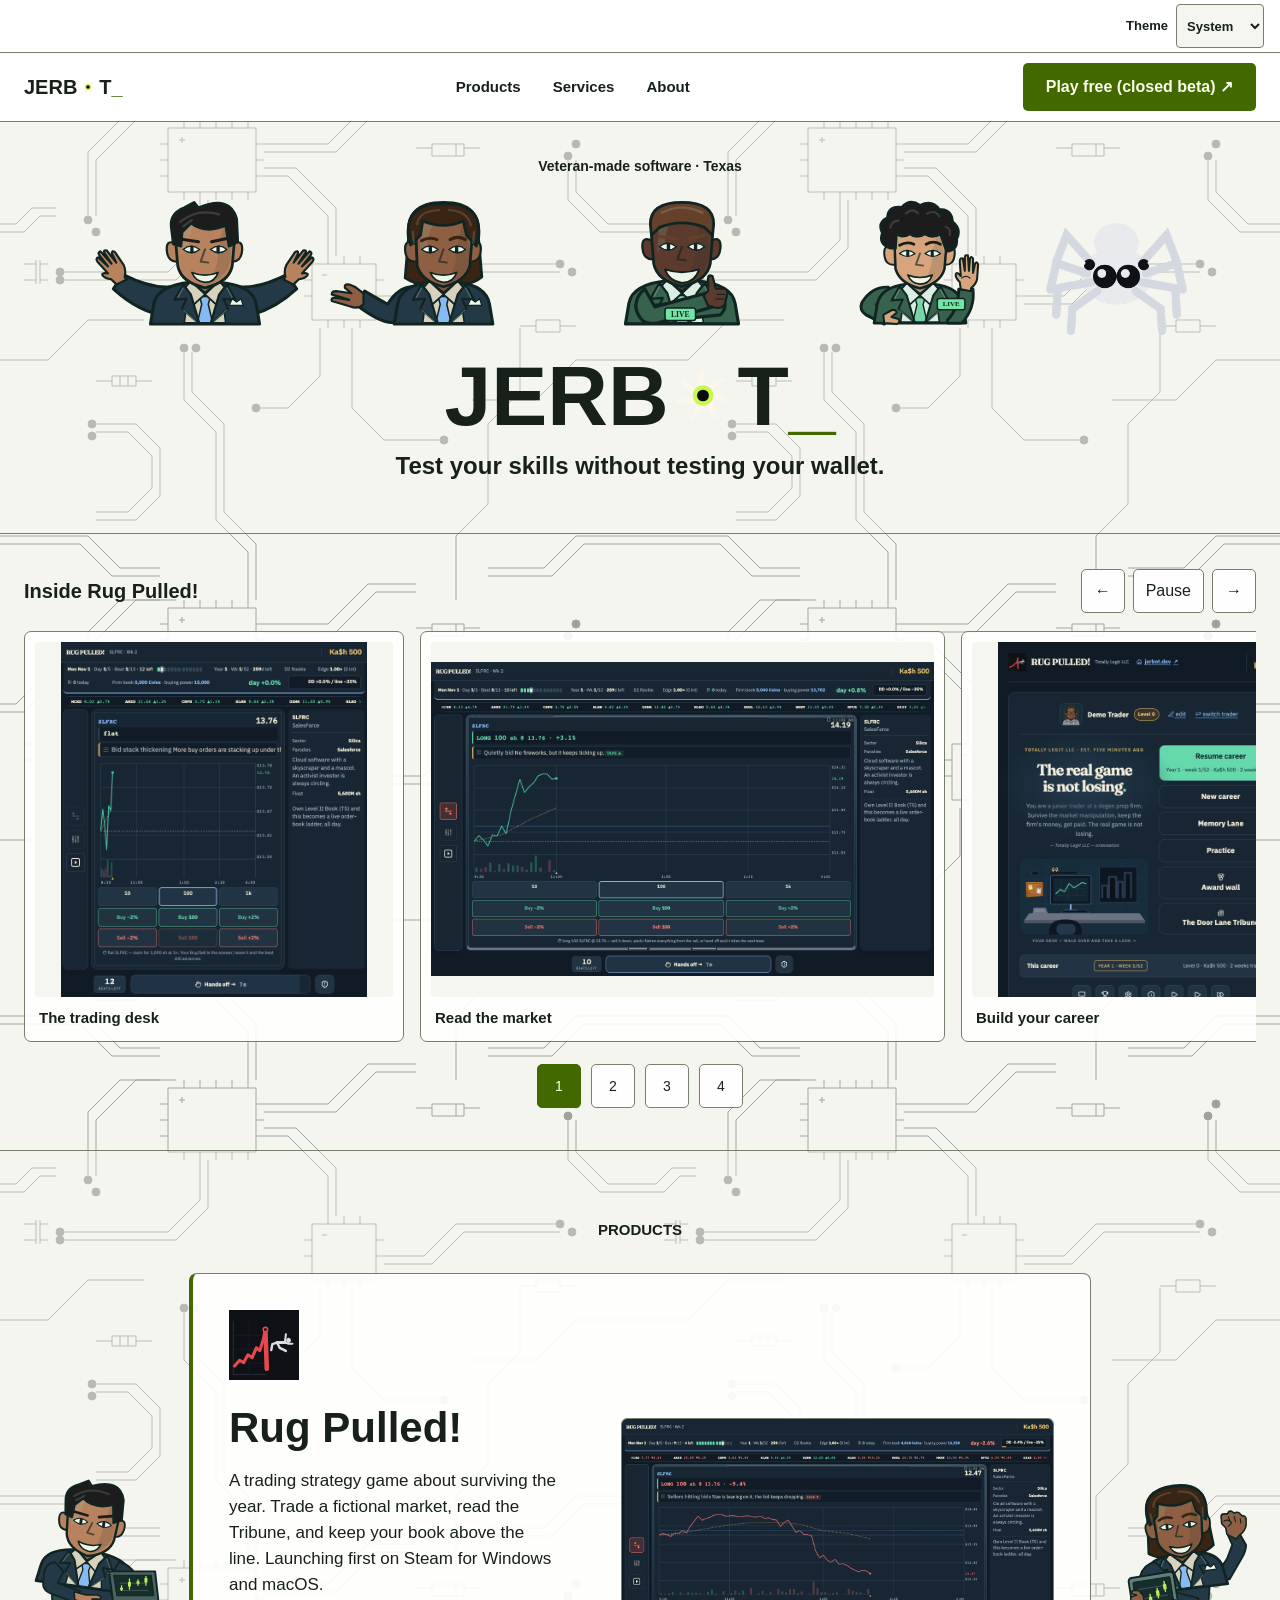
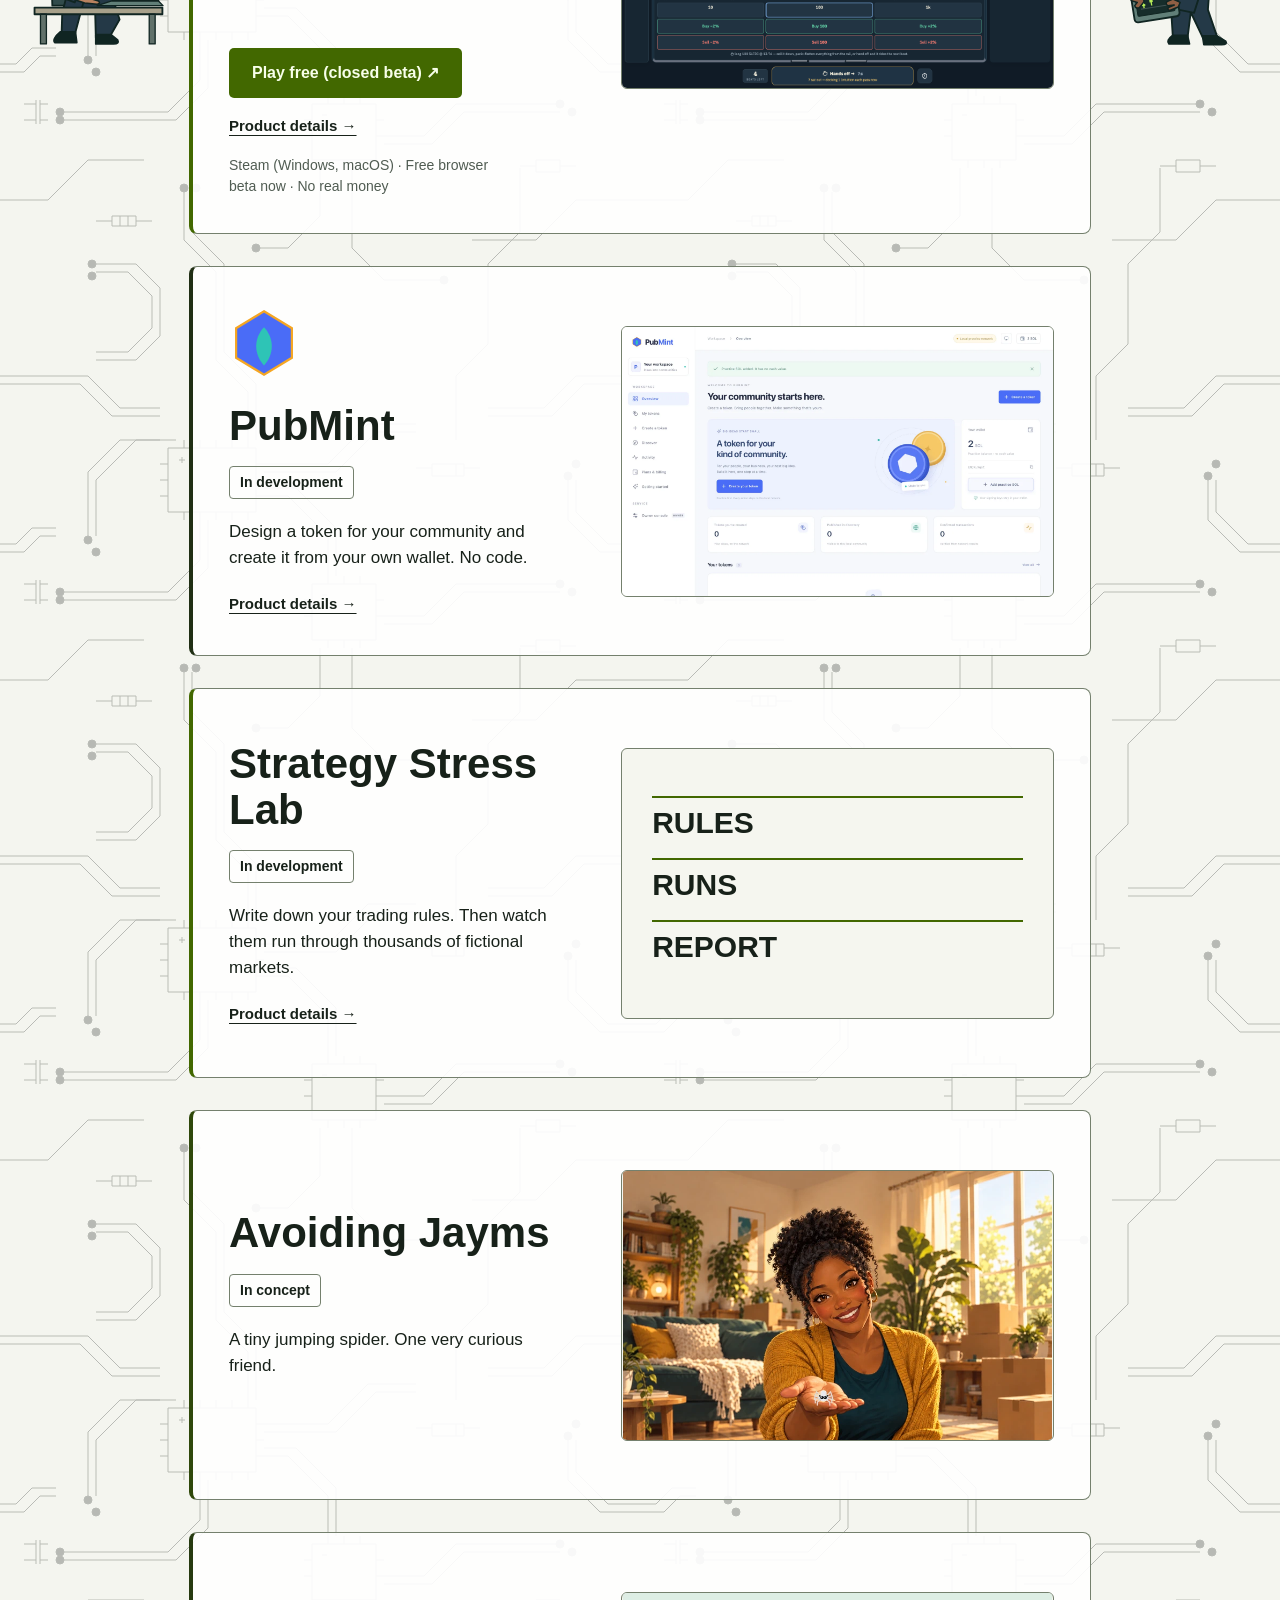
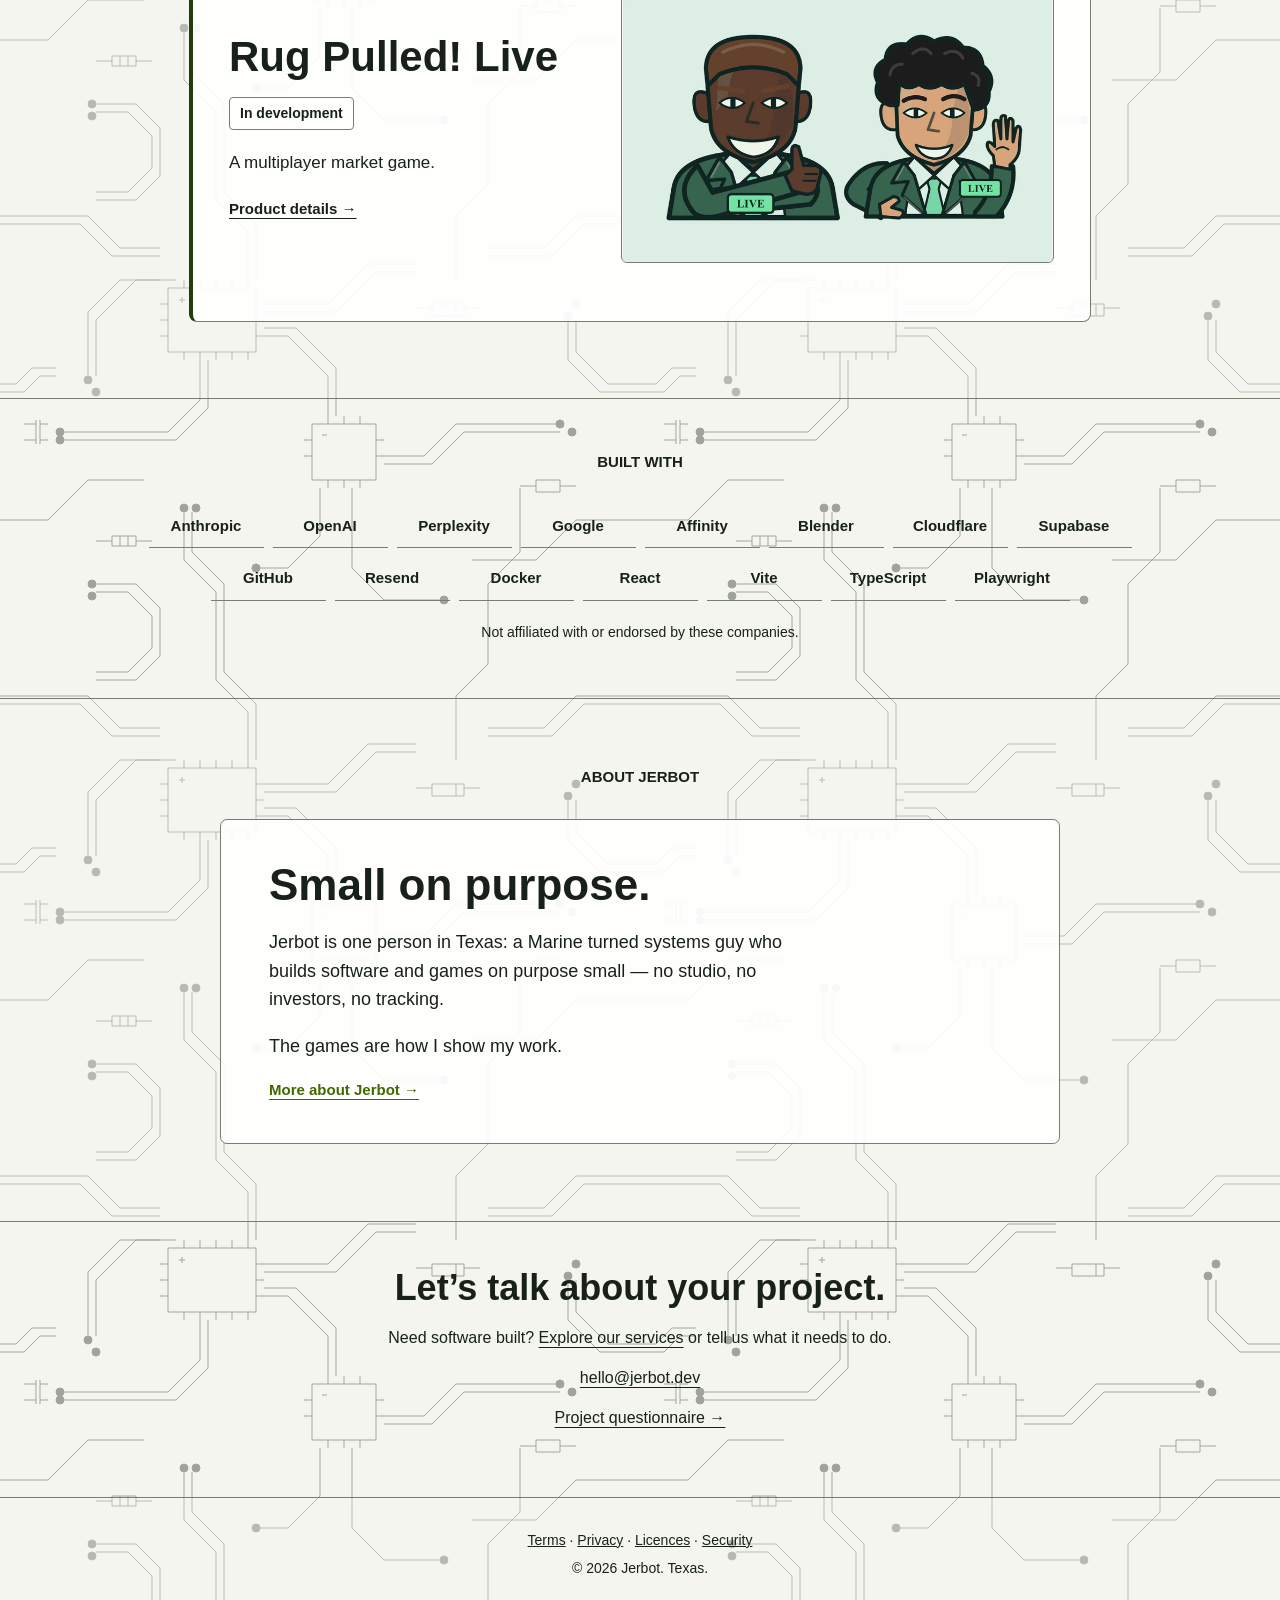
==== commit ee73f5f7: "Match PubMint card art and add approved features" ====
--- a/index.html
+++ b/index.html
@@ -38,7 +38,7 @@
 <div class="product-row"><img class="edge edge-left" src="assets/cast/trader-flank-m-1x.svg?v=20261010-384bd03" srcset="assets/cast/trader-flank-m-1x.svg?v=20261010-384bd03 1x, assets/cast/trader-flank-m-2x.svg?v=20261010-384bd03 2x" width="220" height="300" alt="" loading="lazy">
 <article class="home-card" id="rug-pulled"><div class="home-card-copy"><img class="product-mark" src="assets/brand/rug-pulled-icon.svg" width="80" height="80" alt="Rug Pulled chart and trader icon" loading="lazy"><h3>Rug Pulled!</h3><p>A trading strategy game about surviving the year. Trade a fictional market, read the Tribune, and keep your book above the line. Launching first on Steam for Windows and macOS.</p></div><a class="card-art" href="rug-pulled.html"><img src="assets/screens/rug-pull.png" width="1280" height="800" alt="Rug Pulled market collapse during a trading day" loading="lazy"></a><div class="home-card-actions"><div class="wishlist-actions"><a class="play-link" href="https://rugpulled.jerbot.dev" target="_blank" rel="noopener noreferrer">Play free (closed beta) ↗</a><a class="wishlist-button" data-steam-wishlist hidden>Wishlist on Steam</a></div><a class="detail-link" href="rug-pulled.html">Product details →</a><p class="product-meta">Steam (Windows, macOS) · Free browser beta now · No real money</p></div></article>
 <img class="edge edge-right" src="assets/cast/trader-flank-f-1x.svg?v=20261010-384bd03" srcset="assets/cast/trader-flank-f-1x.svg?v=20261010-384bd03 1x, assets/cast/trader-flank-f-2x.svg?v=20261010-384bd03 2x" width="220" height="300" alt="" loading="lazy"></div>
-<div class="product-row"><article class="home-card" id="pubmint"><div class="home-card-copy"><h3>PubMint</h3><span class="product-status">In development</span><p>Design a token for your community and create it from your own wallet. No code.</p><a class="detail-link" href="/pubmint">Product details →</a></div><div class="card-art pubmint-art"><img src="assets/pubmint/brandmark.svg" width="256" height="256" alt="PubMint mark" loading="lazy"></div></article></div>
+<div class="product-row"><article class="home-card" id="pubmint"><div class="home-card-copy"><img class="product-mark" src="assets/pubmint/brandmark.svg" width="80" height="80" alt="PubMint mark" loading="lazy"><h3>PubMint</h3><span class="product-status">In development</span><p>Design a token for your community and create it from your own wallet. No code.</p><a class="detail-link" href="/pubmint">Product details →</a></div><a class="card-art pubmint-art" href="/pubmint" aria-label="PubMint product details"><img class="pubmint-shot-light" src="assets/screens/pubmint/overview-light.webp" width="1600" height="1000" alt="PubMint Overview: Your community starts here" loading="lazy" decoding="async"><img class="pubmint-shot-dark" src="assets/screens/pubmint/overview-dark.webp" width="1600" height="1000" alt="PubMint Overview: Your community starts here" loading="lazy" decoding="async"></a></article></div>
 <div class="product-row"><article class="home-card" id="stresslab"><div class="home-card-copy"><h3>Strategy Stress Lab</h3><span class="product-status">In development</span><p>Write down your trading rules. Then watch them run through thousands of fictional markets.</p><a class="detail-link" href="/stresslab">Product details →</a></div><div class="card-art stresslab-art" aria-hidden="true"><span>RULES</span><span>RUNS</span><span>REPORT</span></div></article></div>
 <div class="product-row"><article class="home-card" id="avoiding-jayms"><div class="home-card-copy"><h3>Avoiding Jayms</h3><span class="product-status">In concept</span><p>A tiny jumping spider. One very curious friend.</p></div><div class="card-art" role="img" aria-label="A curious woman gently holding a tiny jumping spider in a bright living room"><img src="assets/cards/avoiding-jayms-800x500.webp?v=20261010" srcset="assets/cards/avoiding-jayms-800x500.webp?v=20261010 800w, assets/cards/avoiding-jayms-1600x1000.webp?v=20261010 1600w" sizes="(min-width: 1280px) 500px, (min-width: 901px) 50vw, (min-width: 701px) calc(100vw - 100px), calc(100vw - 80px)" width="800" height="500" alt="" loading="lazy" decoding="async"></div></article></div>
 <div class="product-row"><article class="home-card" id="rug-pulled-live"><div class="home-card-copy"><h3>Rug Pulled! Live</h3><span class="product-status">In development</span><p>A multiplayer market game.</p><a class="detail-link" href="rug-pulled-live.html">Product details →</a></div><div class="card-art" role="img" aria-label="Two Rug Pulled! Live friends pose together with LIVE badges"><img src="assets/cards/rug-pulled-live-800x500.webp?v=20261010" srcset="assets/cards/rug-pulled-live-800x500.webp?v=20261010 800w, assets/cards/rug-pulled-live-1600x1000.webp?v=20261010 1600w" sizes="(min-width: 1280px) 500px, (min-width: 901px) 50vw, (min-width: 701px) calc(100vw - 100px), calc(100vw - 80px)" width="800" height="500" alt="" loading="lazy" decoding="async"></div></article></div>
--- a/home.css
+++ b/home.css
@@ -158,7 +158,14 @@
   background: var(--ink);
 }
 .card-art img { display: block; width: 100%; height: 100%; object-fit: contain; }
-.pubmint-art img { width: 56%; max-width: 250px; height: auto; }
+.pubmint-art img { width: 100%; height: auto; aspect-ratio: 8/5; object-fit: contain; }
+.pubmint-art .pubmint-shot-dark { display: none; }
+@media (prefers-color-scheme: dark) {
+  :root:not([data-theme]) .pubmint-art .pubmint-shot-light { display: none; }
+  :root:not([data-theme]) .pubmint-art .pubmint-shot-dark { display: block; }
+}
+:root[data-theme="dark"] .pubmint-art .pubmint-shot-light { display: none; }
+:root[data-theme="dark"] .pubmint-art .pubmint-shot-dark { display: block; }
 .stresslab-art { flex-direction: column; align-items: stretch; gap: 11px; padding: 30px; }
 .stresslab-art span { display: block; width: 100%; padding: 8px 0; border-top: 2px solid var(--lime); color: var(--paper); font-size: 30px; font-weight: 800; letter-spacing: 0; line-height: 1.1; }
 .home .detail-link { display: block; width: fit-content; margin-top: 17px; color: var(--paper); font-size: 15px; font-weight: 700; text-underline-offset: 4px; }
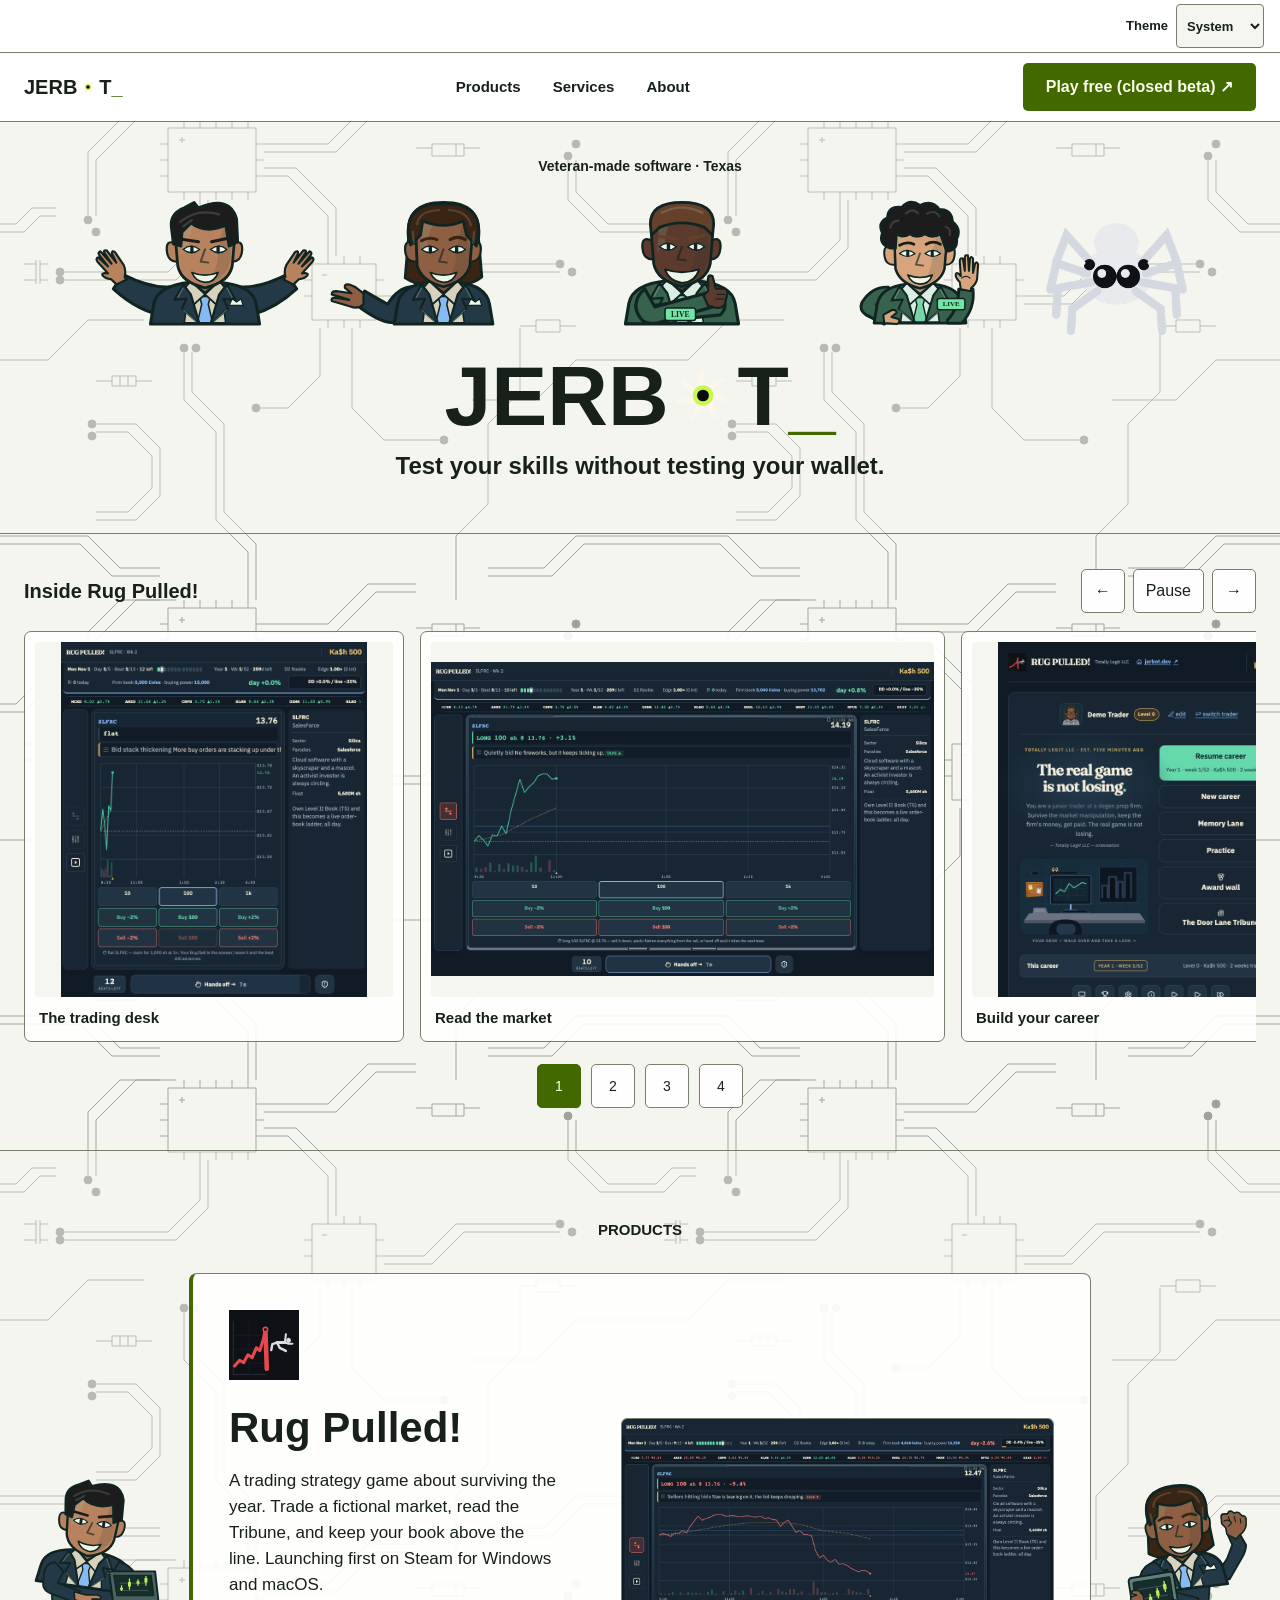
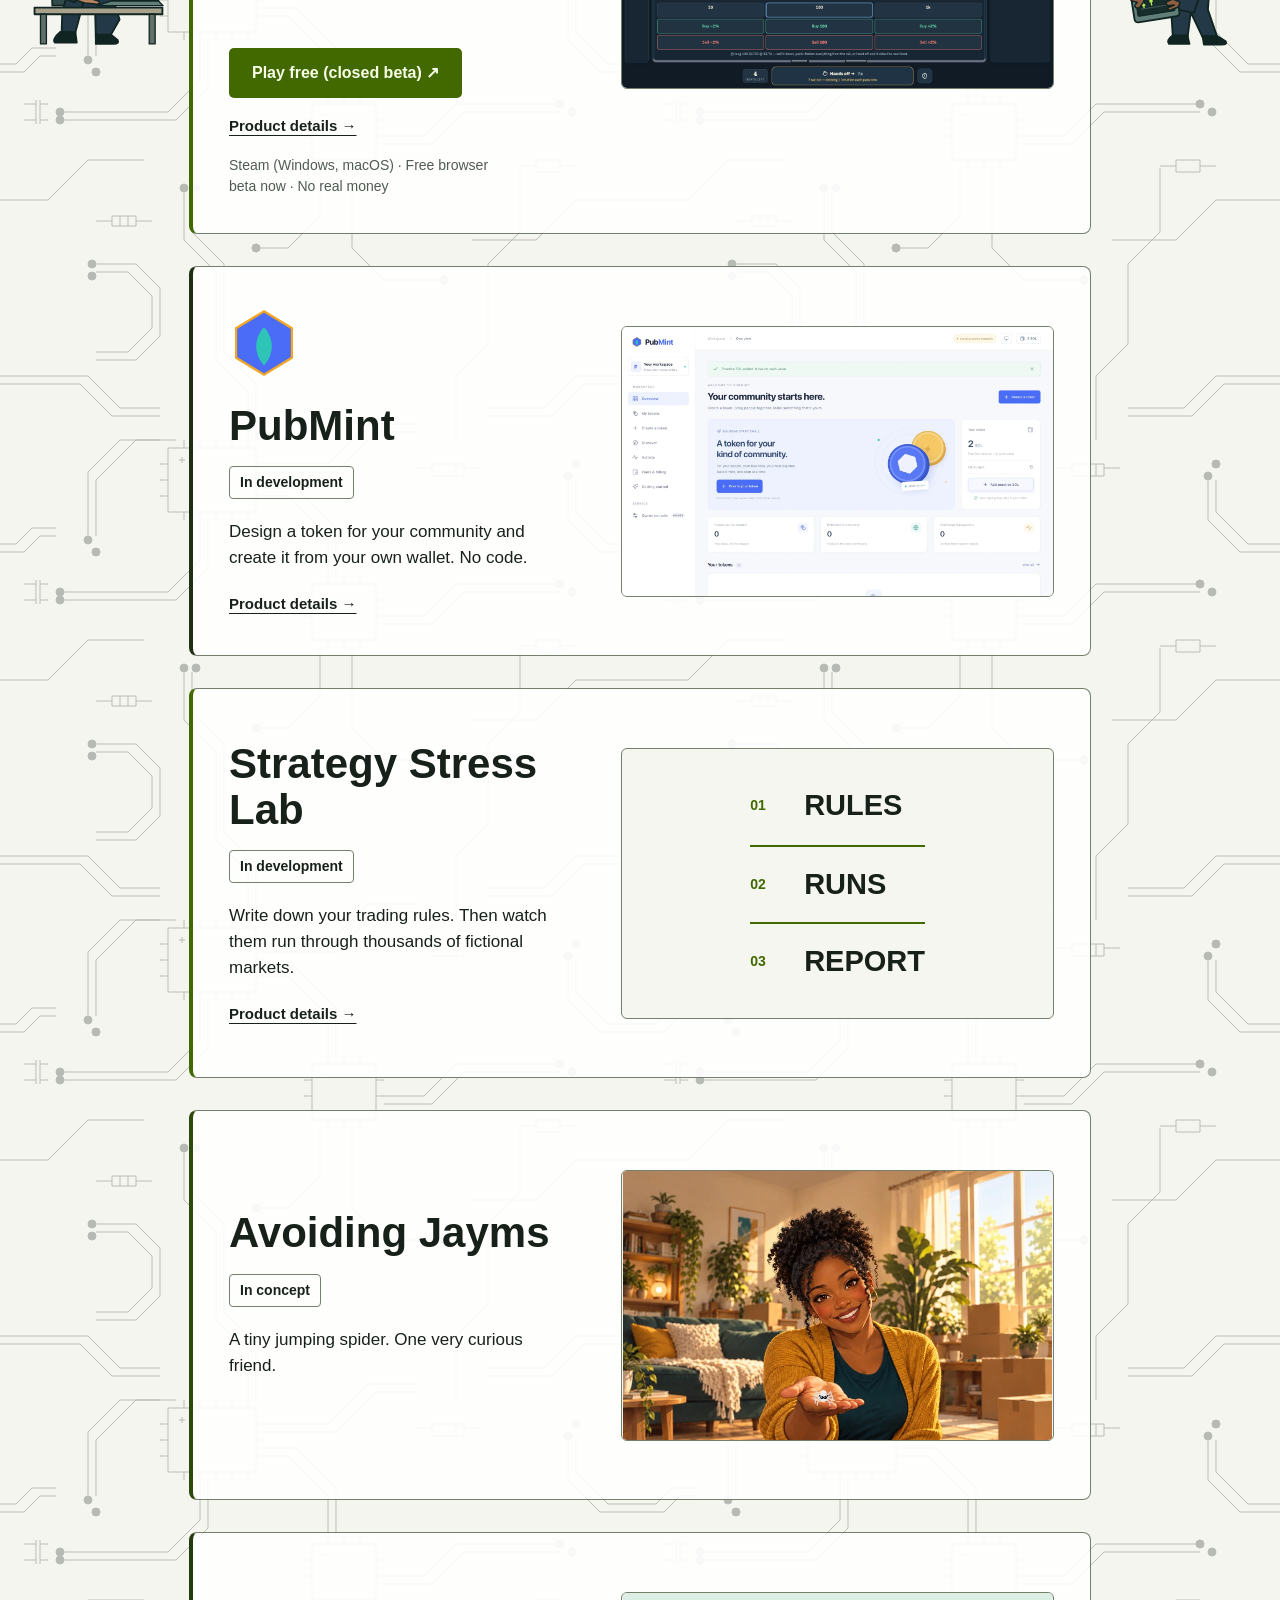
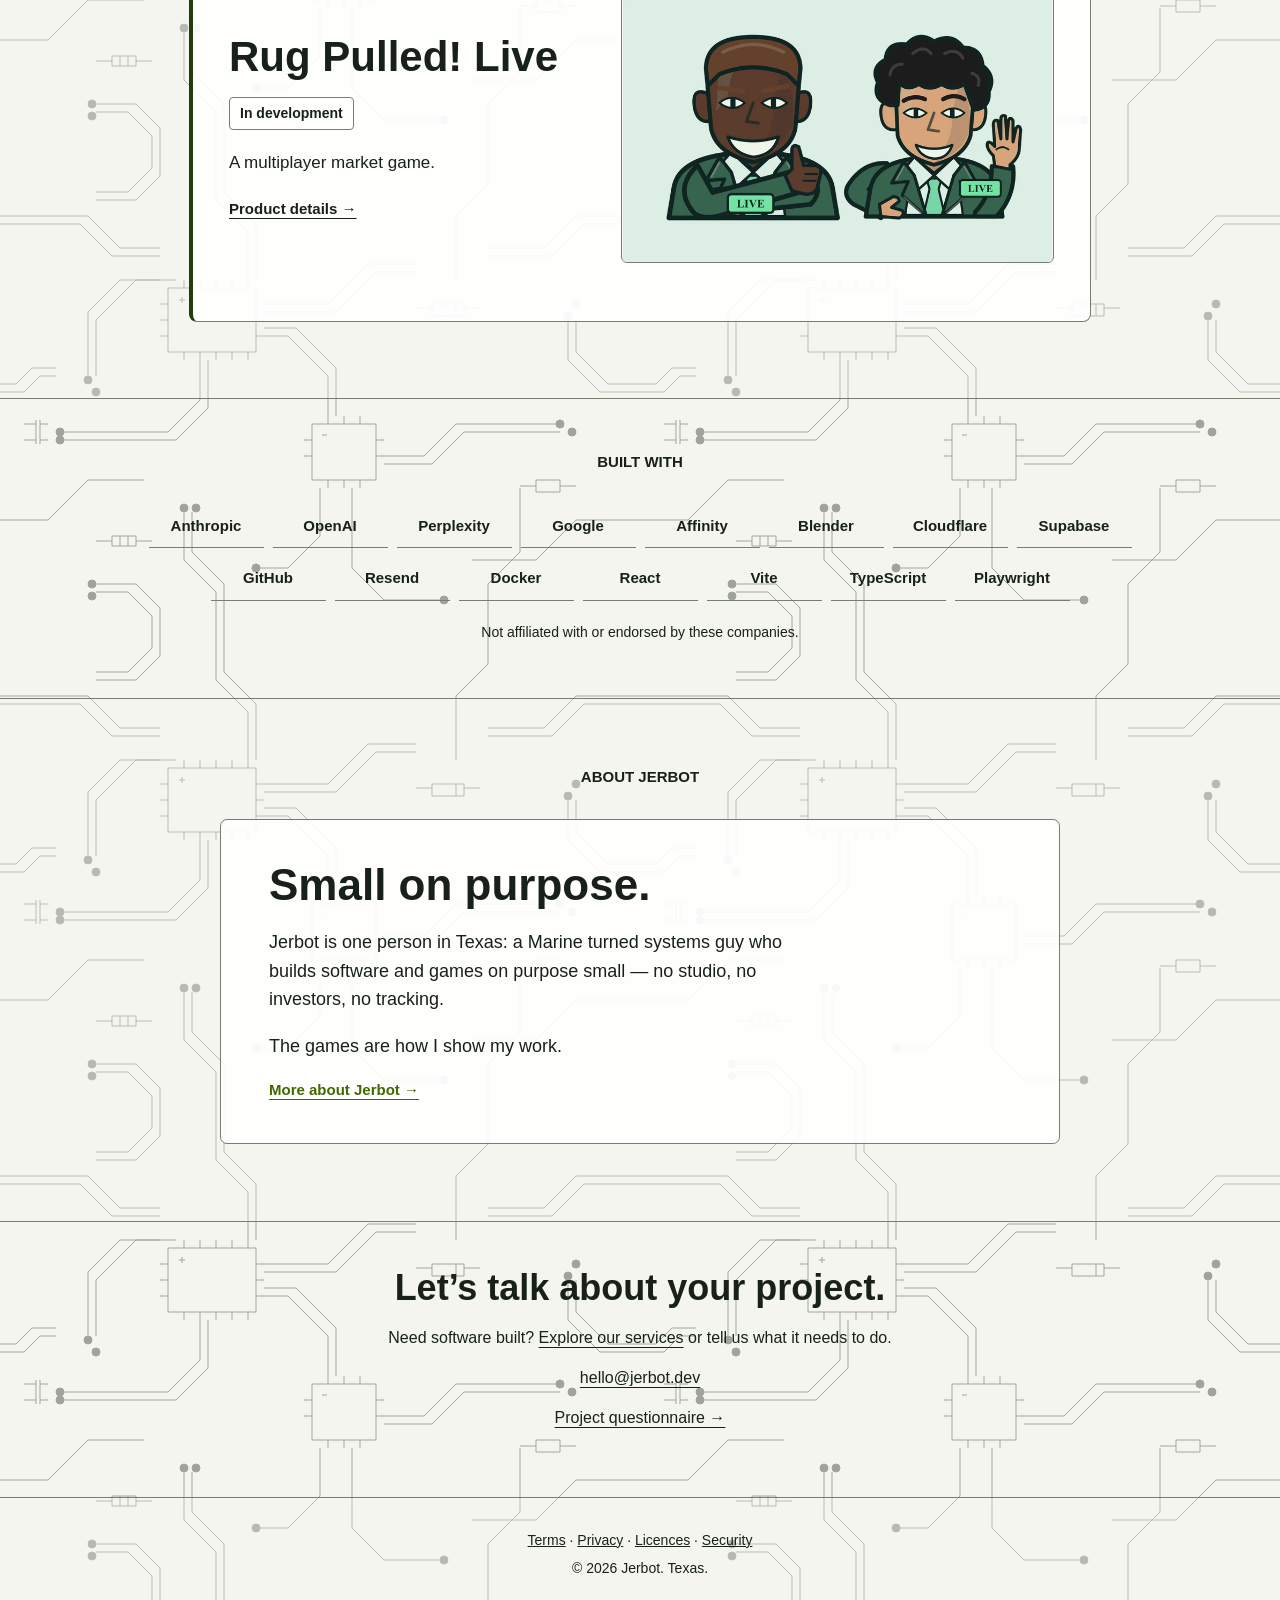
==== commit efa96786: "Unify home product card artwork slots and frames" ====
--- a/index.html
+++ b/index.html
@@ -13,7 +13,7 @@
 <meta name="twitter:description" content="Veteran-made software and browser games from Texas. Play Rug Pulled! free, and explore what's next from Jerbot.">
 <meta name="twitter:image" content="https://jerbot.dev/assets/social/jerbot-og.png">
 <link rel="icon" href="/favicon.svg" type="image/svg+xml"><link rel="icon" href="/favicon.ico" sizes="any"><link rel="apple-touch-icon" href="/apple-touch-icon.png">
-<script src="/theme.js"></script><link rel="stylesheet" href="styles.css"><link rel="stylesheet" href="carousel.css"><link rel="stylesheet" href="home.css"><script src="carousel.js" defer></script><script type="module" src="wishlist.mjs"></script>
+<script src="/theme.js"></script><link rel="stylesheet" href="styles.css"><link rel="stylesheet" href="carousel.css"><link rel="stylesheet" href="home.css?v=20261014-cards"><script src="carousel.js" defer></script><script type="module" src="wishlist.mjs"></script><script type="module" src="product-marks.mjs"></script>
 </head><body class="home">
 <a class="skip-link" href="#products">Skip to products</a>
 <header class="home-nav">
@@ -39,9 +39,9 @@
 <article class="home-card" id="rug-pulled"><div class="home-card-copy"><img class="product-mark" src="assets/brand/rug-pulled-icon.svg" width="80" height="80" alt="Rug Pulled chart and trader icon" loading="lazy"><h3>Rug Pulled!</h3><p>A trading strategy game about surviving the year. Trade a fictional market, read the Tribune, and keep your book above the line. Launching first on Steam for Windows and macOS.</p></div><a class="card-art" href="rug-pulled.html"><img src="assets/screens/rug-pull.png" width="1280" height="800" alt="Rug Pulled market collapse during a trading day" loading="lazy"></a><div class="home-card-actions"><div class="wishlist-actions"><a class="play-link" href="https://rugpulled.jerbot.dev" target="_blank" rel="noopener noreferrer">Play free (closed beta) ↗</a><a class="wishlist-button" data-steam-wishlist hidden>Wishlist on Steam</a></div><a class="detail-link" href="rug-pulled.html">Product details →</a><p class="product-meta">Steam (Windows, macOS) · Free browser beta now · No real money</p></div></article>
 <img class="edge edge-right" src="assets/cast/trader-flank-f-1x.svg?v=20261010-384bd03" srcset="assets/cast/trader-flank-f-1x.svg?v=20261010-384bd03 1x, assets/cast/trader-flank-f-2x.svg?v=20261010-384bd03 2x" width="220" height="300" alt="" loading="lazy"></div>
 <div class="product-row"><article class="home-card" id="pubmint"><div class="home-card-copy"><img class="product-mark" src="assets/pubmint/brandmark.svg" width="80" height="80" alt="PubMint mark" loading="lazy"><h3>PubMint</h3><span class="product-status">In development</span><p>Design a token for your community and create it from your own wallet. No code.</p><a class="detail-link" href="/pubmint">Product details →</a></div><a class="card-art pubmint-art" href="/pubmint" aria-label="PubMint product details"><img class="pubmint-shot-light" src="assets/screens/pubmint/overview-light.webp" width="1600" height="1000" alt="PubMint Overview: Your community starts here" loading="lazy" decoding="async"><img class="pubmint-shot-dark" src="assets/screens/pubmint/overview-dark.webp" width="1600" height="1000" alt="PubMint Overview: Your community starts here" loading="lazy" decoding="async"></a></article></div>
-<div class="product-row"><article class="home-card" id="stresslab"><div class="home-card-copy"><h3>Strategy Stress Lab</h3><span class="product-status">In development</span><p>Write down your trading rules. Then watch them run through thousands of fictional markets.</p><a class="detail-link" href="/stresslab">Product details →</a></div><div class="card-art stresslab-art" aria-hidden="true"><span>RULES</span><span>RUNS</span><span>REPORT</span></div></article></div>
-<div class="product-row"><article class="home-card" id="avoiding-jayms"><div class="home-card-copy"><h3>Avoiding Jayms</h3><span class="product-status">In concept</span><p>A tiny jumping spider. One very curious friend.</p></div><div class="card-art" role="img" aria-label="A curious woman gently holding a tiny jumping spider in a bright living room"><img src="assets/cards/avoiding-jayms-800x500.webp?v=20261010" srcset="assets/cards/avoiding-jayms-800x500.webp?v=20261010 800w, assets/cards/avoiding-jayms-1600x1000.webp?v=20261010 1600w" sizes="(min-width: 1280px) 500px, (min-width: 901px) 50vw, (min-width: 701px) calc(100vw - 100px), calc(100vw - 80px)" width="800" height="500" alt="" loading="lazy" decoding="async"></div></article></div>
-<div class="product-row"><article class="home-card" id="rug-pulled-live"><div class="home-card-copy"><h3>Rug Pulled! Live</h3><span class="product-status">In development</span><p>A multiplayer market game.</p><a class="detail-link" href="rug-pulled-live.html">Product details →</a></div><div class="card-art" role="img" aria-label="Two Rug Pulled! Live friends pose together with LIVE badges"><img src="assets/cards/rug-pulled-live-800x500.webp?v=20261010" srcset="assets/cards/rug-pulled-live-800x500.webp?v=20261010 800w, assets/cards/rug-pulled-live-1600x1000.webp?v=20261010 1600w" sizes="(min-width: 1280px) 500px, (min-width: 901px) 50vw, (min-width: 701px) calc(100vw - 100px), calc(100vw - 80px)" width="800" height="500" alt="" loading="lazy" decoding="async"></div></article></div>
+<div class="product-row"><article class="home-card" id="stresslab"><div class="home-card-copy"><img class="product-mark" data-mark-src="assets/marks/stresslab.svg" width="80" height="80" alt="" hidden><h3>Strategy Stress Lab</h3><span class="product-status">In development</span><p>Write down your trading rules. Then watch them run through thousands of fictional markets.</p><a class="detail-link" href="/stresslab">Product details →</a></div><div class="card-art stresslab-art" aria-label="Strategy Stress Lab: rules, runs, report"><div><small>01</small><strong>RULES</strong></div><div><small>02</small><strong>RUNS</strong></div><div><small>03</small><strong>REPORT</strong></div></div></article></div>
+<div class="product-row"><article class="home-card" id="avoiding-jayms"><div class="home-card-copy"><img class="product-mark" data-mark-src="assets/marks/avoiding-jayms.svg" width="80" height="80" alt="" hidden><h3>Avoiding Jayms</h3><span class="product-status">In concept</span><p>A tiny jumping spider. One very curious friend.</p></div><div class="card-art" role="img" aria-label="A curious woman gently holding a tiny jumping spider in a bright living room"><img src="assets/cards/avoiding-jayms-800x500.webp?v=20261010" srcset="assets/cards/avoiding-jayms-800x500.webp?v=20261010 800w, assets/cards/avoiding-jayms-1600x1000.webp?v=20261010 1600w" sizes="(min-width: 1280px) 500px, (min-width: 901px) 50vw, (min-width: 701px) calc(100vw - 100px), calc(100vw - 80px)" width="800" height="500" alt="" loading="lazy" decoding="async"></div></article></div>
+<div class="product-row"><article class="home-card" id="rug-pulled-live"><div class="home-card-copy"><img class="product-mark" data-mark-src="assets/marks/rug-pulled-live.svg" width="80" height="80" alt="" hidden><h3>Rug Pulled! Live</h3><span class="product-status">In development</span><p>A multiplayer market game.</p><a class="detail-link" href="rug-pulled-live.html">Product details →</a></div><div class="card-art" role="img" aria-label="Two Rug Pulled! Live friends pose together with LIVE badges"><img src="assets/cards/rug-pulled-live-800x500.webp?v=20261010" srcset="assets/cards/rug-pulled-live-800x500.webp?v=20261010 800w, assets/cards/rug-pulled-live-1600x1000.webp?v=20261010 1600w" sizes="(min-width: 1280px) 500px, (min-width: 901px) 50vw, (min-width: 701px) calc(100vw - 100px), calc(100vw - 80px)" width="800" height="500" alt="" loading="lazy" decoding="async"></div></article></div>
 </section>
 <section class="built-with" aria-labelledby="built-title"><h2 id="built-title" class="band-title">Built with</h2><ul><li>Anthropic</li><li>OpenAI</li><li>Perplexity</li><li>Google</li><li>Affinity</li><li>Blender</li><li>Cloudflare</li><li>Supabase</li><li>GitHub</li><li>Resend</li><li>Docker</li><li>React</li><li>Vite</li><li>TypeScript</li><li>Playwright</li></ul><p>Not affiliated with or endorsed by these companies.</p></section>
 <section class="home-about" id="about" aria-labelledby="about-title"><h2 id="about-title" class="band-title">About Jerbot</h2><div><h3>Small on purpose.</h3><p>Jerbot is one person in Texas: a Marine turned systems guy who builds software and games on purpose small — no studio, no investors, no tracking.</p><p>The games are how I show my work.</p><a class="detail-link" href="about.html">More about Jerbot →</a></div></section>
--- a/home.css
+++ b/home.css
@@ -166,8 +166,17 @@
 }
 :root[data-theme="dark"] .pubmint-art .pubmint-shot-light { display: none; }
 :root[data-theme="dark"] .pubmint-art .pubmint-shot-dark { display: block; }
-.stresslab-art { flex-direction: column; align-items: stretch; gap: 11px; padding: 30px; }
-.stresslab-art span { display: block; width: 100%; padding: 8px 0; border-top: 2px solid var(--lime); color: var(--paper); font-size: 30px; font-weight: 800; letter-spacing: 0; line-height: 1.1; }
+.card-art.stresslab-art {
+  display: grid;
+  grid-template-rows: repeat(3, minmax(0, 1fr));
+  align-items: stretch;
+  gap: 0;
+  padding: 18px 30px;
+}
+.stresslab-art > div { display: grid; grid-template-columns: 42px minmax(0, 1fr); align-items: center; gap: 12px; border-top: 2px solid var(--lime); }
+.stresslab-art > div:first-child { border-top: 0; }
+.stresslab-art small { color: var(--lime); font-size: 14px; font-weight: 800; }
+.stresslab-art strong { color: var(--paper); font-size: 29px; font-weight: 800; line-height: 1.1; }
 .home .detail-link { display: block; width: fit-content; margin-top: 17px; color: var(--paper); font-size: 15px; font-weight: 700; text-underline-offset: 4px; }
 .home .detail-link:hover { color: var(--lime); }
 #rug-pulled {
@@ -252,8 +261,8 @@
   .home-card { grid-template-columns: 1fr; gap: 18px; min-height: 0; padding: 24px; }
   .home-card h3 { margin-bottom: 14px; font-size: 32px; }
   .home-card p { margin-bottom: 13px; font-size: 16px; line-height: 1.5; }
-  .stresslab-art { gap: 6px; padding: 18px; }
-  .stresslab-art span { font-size: 22px; }
+  .card-art.stresslab-art { padding: 10px 18px; }
+  .stresslab-art strong { font-size: 22px; }
   .product-mark { width: 58px; height: 58px; margin-bottom: 15px; }
   .card-art { grid-row: auto; min-height: 0; height: auto; }
   #rug-pulled { grid-template-areas: "copy" "art" "actions"; grid-template-rows: auto; min-height: 0; }
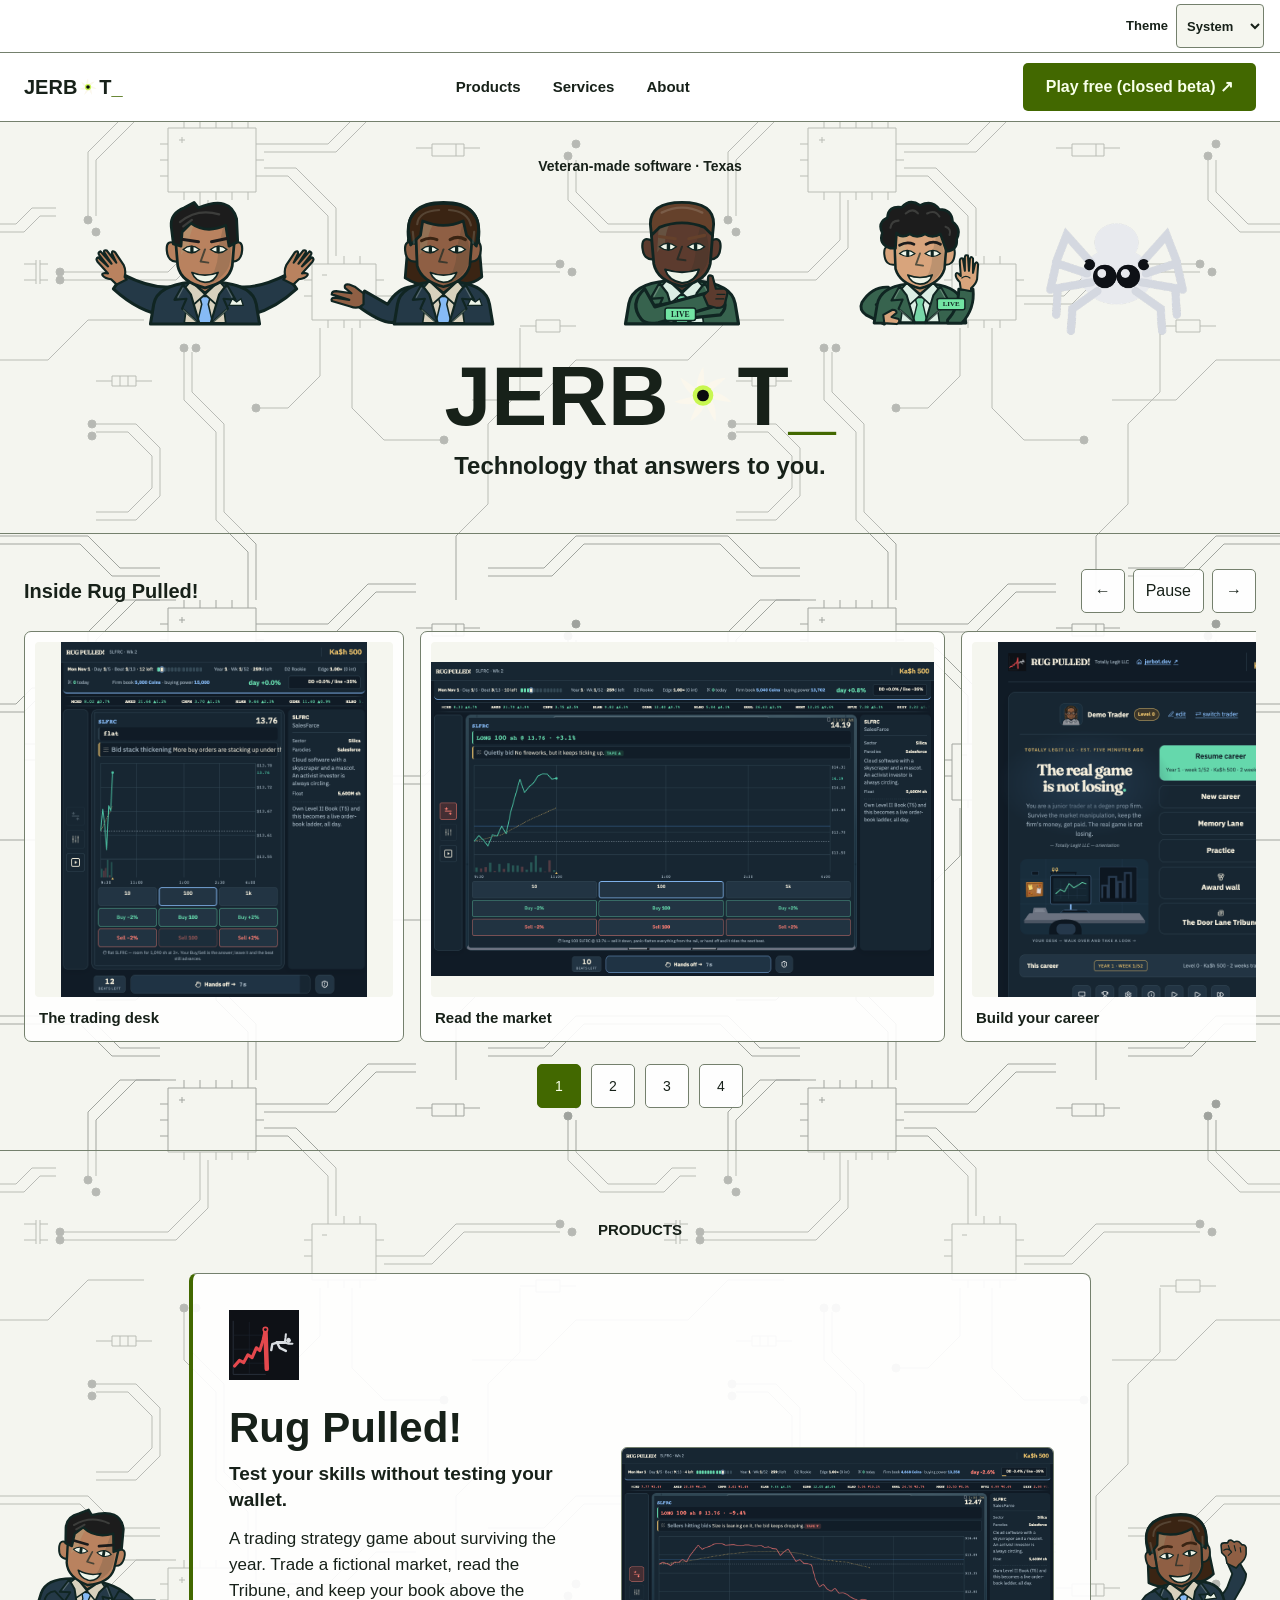
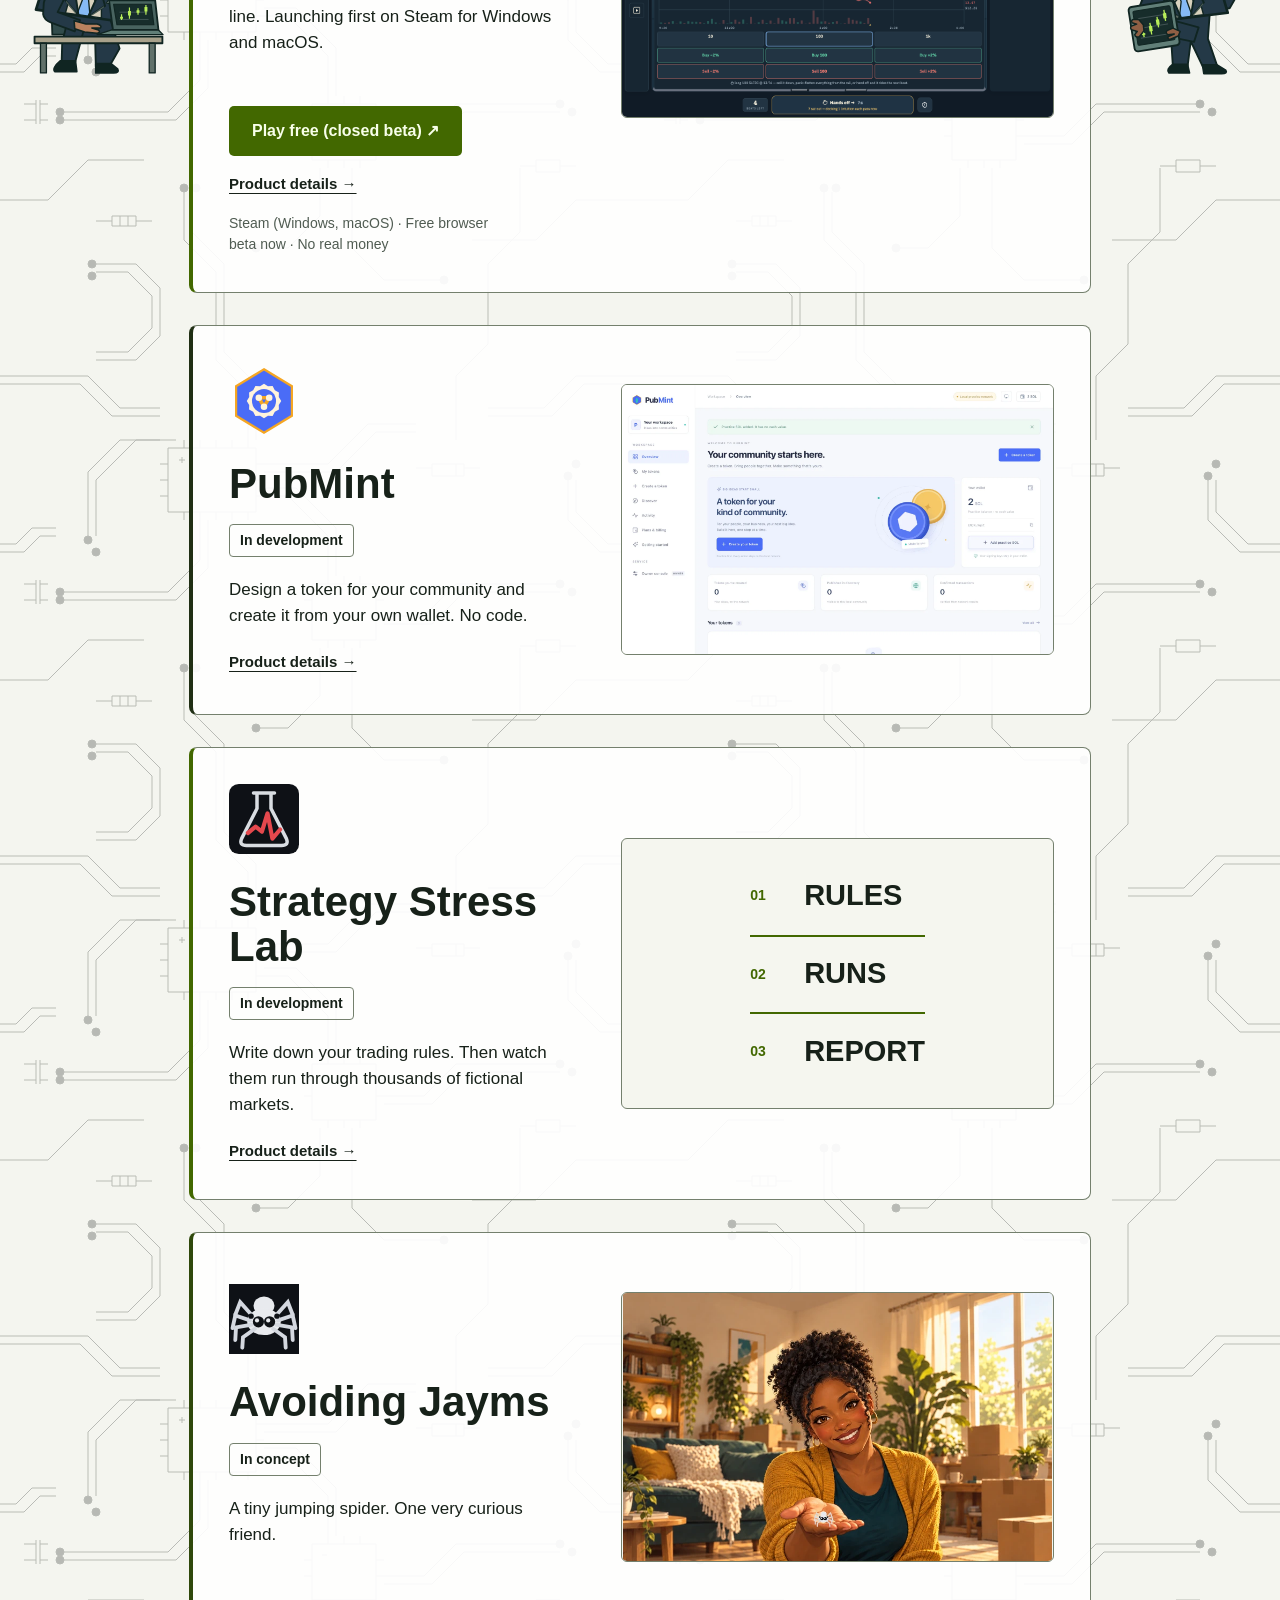
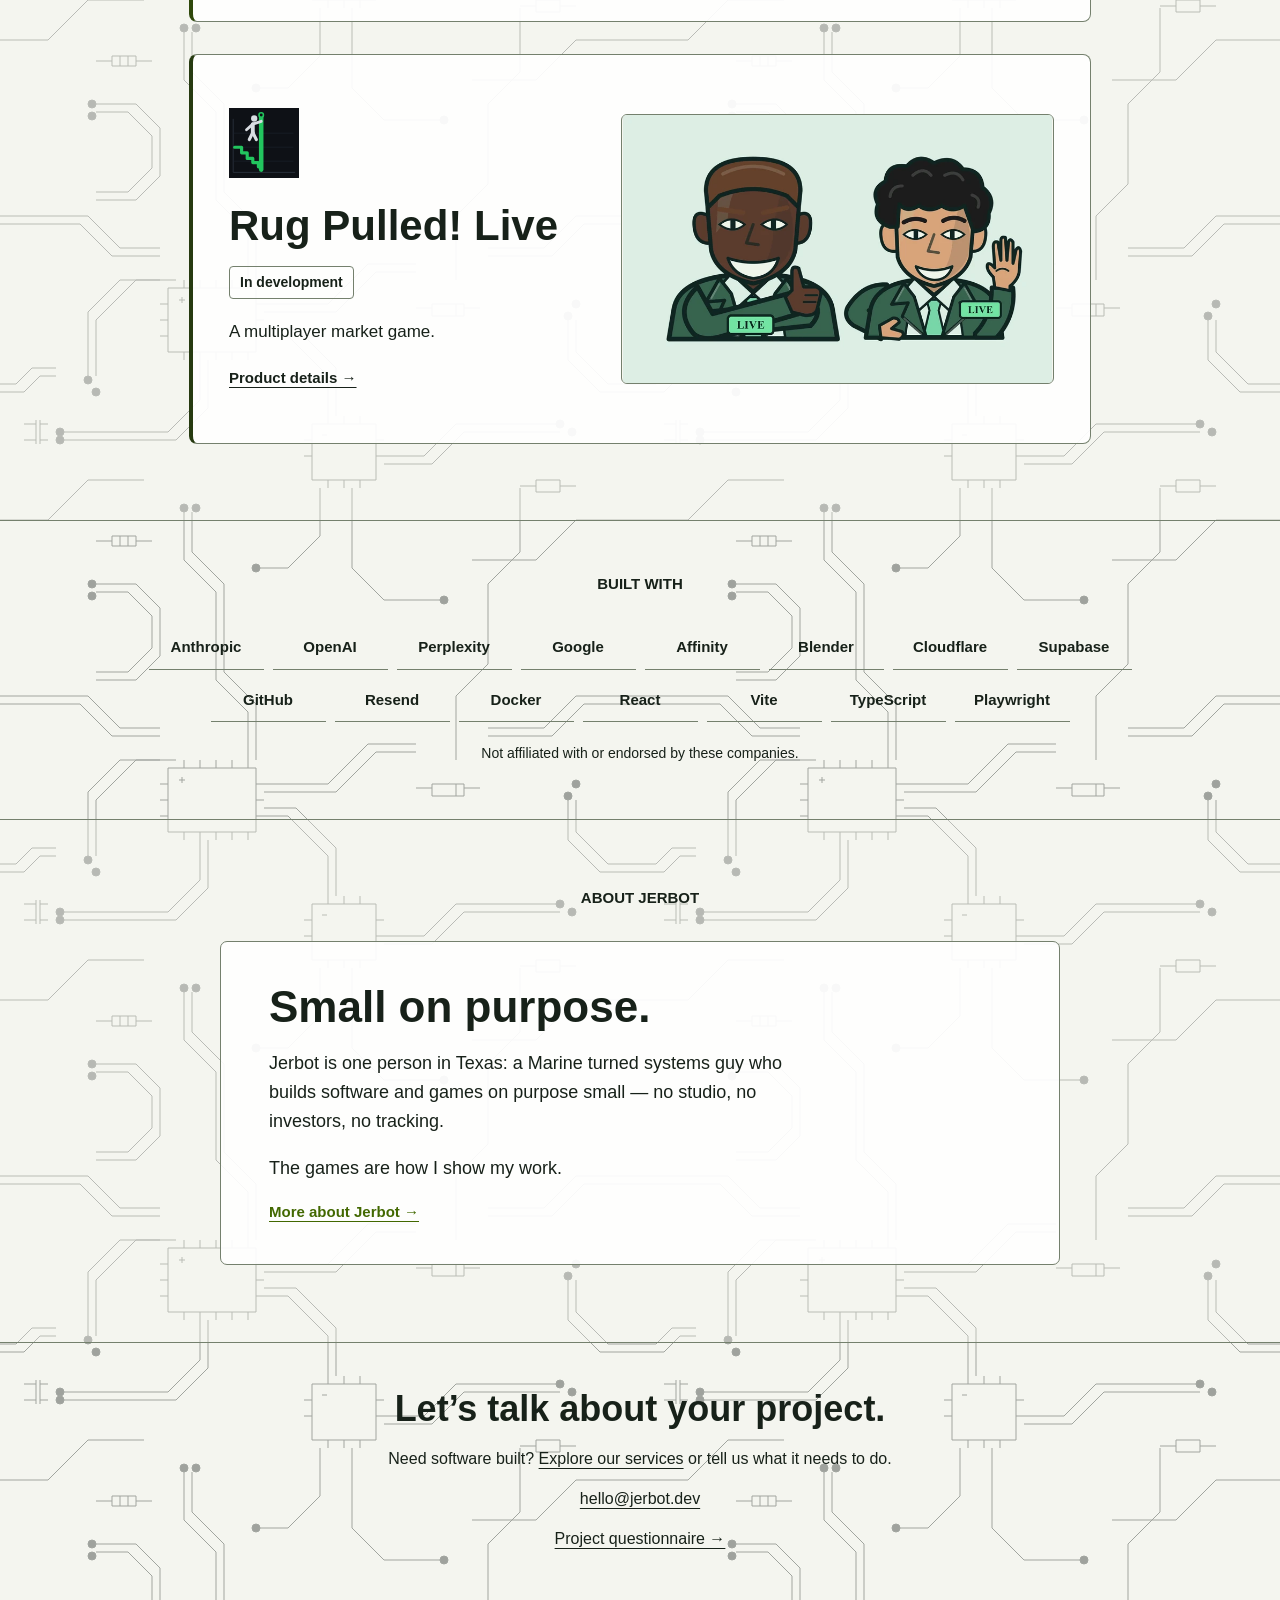
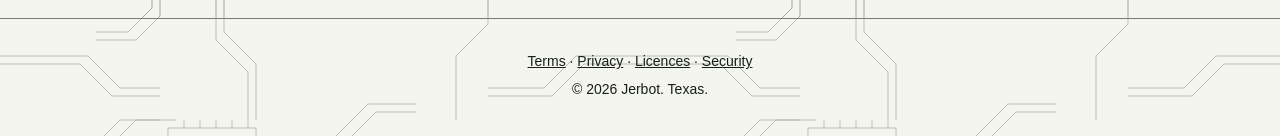
==== commit 60ba1171: "Move Rug Pulled tagline beneath product and add Jerbot tagline" ====
--- a/index.html
+++ b/index.html
@@ -1,15 +1,15 @@
 <!doctype html>
 <html lang="en"><head>
 <meta charset="utf-8"><meta name="viewport" content="width=device-width, initial-scale=1">
-<title>Jerbot — Test your skills without testing your wallet.</title>
+<title>Jerbot — Technology that answers to you.</title>
 <meta name="description" content="Veteran-made software and browser games from Texas. Play Rug Pulled! free, and explore what's next from Jerbot.">
 <link rel="canonical" href="https://jerbot.dev/">
 <meta property="og:type" content="website"><meta property="og:site_name" content="Jerbot">
-<meta property="og:title" content="Jerbot — Test your skills without testing your wallet.">
+<meta property="og:title" content="Jerbot — Technology that answers to you.">
 <meta property="og:description" content="Veteran-made software and browser games from Texas. Play Rug Pulled! free, and explore what's next from Jerbot.">
 <meta property="og:url" content="https://jerbot.dev/">
 <meta property="og:image" content="https://jerbot.dev/assets/social/jerbot-og.png"><meta property="og:image:width" content="1200"><meta property="og:image:height" content="630">
-<meta name="twitter:card" content="summary_large_image"><meta name="twitter:title" content="Jerbot — Test your skills without testing your wallet.">
+<meta name="twitter:card" content="summary_large_image"><meta name="twitter:title" content="Jerbot — Technology that answers to you.">
 <meta name="twitter:description" content="Veteran-made software and browser games from Texas. Play Rug Pulled! free, and explore what's next from Jerbot.">
 <meta name="twitter:image" content="https://jerbot.dev/assets/social/jerbot-og.png">
 <link rel="icon" href="/favicon.svg" type="image/svg+xml"><link rel="icon" href="/favicon.ico" sizes="any"><link rel="apple-touch-icon" href="/apple-touch-icon.png">
@@ -26,7 +26,7 @@
 <section class="cast-hero" aria-labelledby="hero-title"><p class="hero-kicker">Veteran-made software · Texas</p>
 <div class="cast" role="img" aria-label="The Jerbot cast: two Rug Pulled traders, two Live friends, and a tiny jumping spider">
 <img class="cast-trader-m cast-person" src="assets/cast/hero-trader-m.svg" width="220" height="140" alt=""><img class="cast-trader-f cast-person" src="assets/cast/hero-trader-f.svg" width="220" height="140" alt=""><img class="cast-friend-m cast-person" src="assets/cast/hero-friend-m.svg" width="220" height="140" alt=""><img class="cast-friend-f cast-person" src="assets/cast/hero-friend-f.svg" width="220" height="140" alt=""><img class="cast-spider" src="assets/cast/spider-edge-512.png" width="512" height="512" alt="">
-</div><h1 id="hero-title">JERB<img src="assets/brand/jerbot-mark-wordmark.svg" width="80" height="80" alt="O">T<span>_</span></h1><p class="tagline">Test your skills without testing your wallet.</p></section>
+</div><h1 id="hero-title">JERB<img src="assets/brand/jerbot-mark-wordmark.svg" width="80" height="80" alt="O">T<span>_</span></h1><p class="tagline">Technology that answers to you.</p></section>
 <section class="marquee site-carousel" aria-labelledby="screens-title"><div class="marquee-heading carousel-heading"><h2 id="screens-title">Inside Rug Pulled!</h2><div class="carousel-controls" hidden><button type="button" data-prev aria-label="Previous screenshot">←</button><button type="button" data-pause aria-pressed="false">Pause</button><button type="button" data-next aria-label="Next screenshot">→</button></div></div>
 <div class="screen-track" tabindex="0" aria-label="Game screenshots; scroll to explore">
 <figure><a href="assets/screens/desk-trading.png"><img src="assets/screens/desk-trading.png" width="716" height="828" alt="Rug Pulled trading desk, market chart and trade controls"></a><figcaption>The trading desk</figcaption></figure>
@@ -36,7 +36,7 @@
 </div><div class="carousel-dots" aria-label="Choose a screenshot" hidden><button type="button" data-slide="0" aria-label="Screenshot 1" aria-current="true">1</button><button type="button" data-slide="1" aria-label="Screenshot 2">2</button><button type="button" data-slide="2" aria-label="Screenshot 3">3</button><button type="button" data-slide="3" aria-label="Screenshot 4">4</button></div></section>
 <section class="home-products" id="products" aria-labelledby="products-title"><h2 id="products-title" class="band-title">Products</h2>
 <div class="product-row"><img class="edge edge-left" src="assets/cast/trader-flank-m-1x.svg?v=20261010-384bd03" srcset="assets/cast/trader-flank-m-1x.svg?v=20261010-384bd03 1x, assets/cast/trader-flank-m-2x.svg?v=20261010-384bd03 2x" width="220" height="300" alt="" loading="lazy">
-<article class="home-card" id="rug-pulled"><div class="home-card-copy"><img class="product-mark" src="assets/brand/rug-pulled-icon.svg" width="80" height="80" alt="Rug Pulled chart and trader icon" loading="lazy"><h3>Rug Pulled!</h3><p>A trading strategy game about surviving the year. Trade a fictional market, read the Tribune, and keep your book above the line. Launching first on Steam for Windows and macOS.</p></div><a class="card-art" href="rug-pulled.html"><img src="assets/screens/rug-pull.png" width="1280" height="800" alt="Rug Pulled market collapse during a trading day" loading="lazy"></a><div class="home-card-actions"><div class="wishlist-actions"><a class="play-link" href="https://rugpulled.jerbot.dev" target="_blank" rel="noopener noreferrer">Play free (closed beta) ↗</a><a class="wishlist-button" data-steam-wishlist hidden>Wishlist on Steam</a></div><a class="detail-link" href="rug-pulled.html">Product details →</a><p class="product-meta">Steam (Windows, macOS) · Free browser beta now · No real money</p></div></article>
+<article class="home-card" id="rug-pulled"><div class="home-card-copy"><img class="product-mark" src="assets/brand/rug-pulled-icon.svg" width="80" height="80" alt="Rug Pulled chart and trader icon" loading="lazy"><h3>Rug Pulled!</h3><p class="card-tagline">Test your skills without testing your wallet.</p><p>A trading strategy game about surviving the year. Trade a fictional market, read the Tribune, and keep your book above the line. Launching first on Steam for Windows and macOS.</p></div><a class="card-art" href="rug-pulled.html"><img src="assets/screens/rug-pull.png" width="1280" height="800" alt="Rug Pulled market collapse during a trading day" loading="lazy"></a><div class="home-card-actions"><div class="wishlist-actions"><a class="play-link" href="https://rugpulled.jerbot.dev" target="_blank" rel="noopener noreferrer">Play free (closed beta) ↗</a><a class="wishlist-button" data-steam-wishlist hidden>Wishlist on Steam</a></div><a class="detail-link" href="rug-pulled.html">Product details →</a><p class="product-meta">Steam (Windows, macOS) · Free browser beta now · No real money</p></div></article>
 <img class="edge edge-right" src="assets/cast/trader-flank-f-1x.svg?v=20261010-384bd03" srcset="assets/cast/trader-flank-f-1x.svg?v=20261010-384bd03 1x, assets/cast/trader-flank-f-2x.svg?v=20261010-384bd03 2x" width="220" height="300" alt="" loading="lazy"></div>
 <div class="product-row"><article class="home-card" id="pubmint"><div class="home-card-copy"><img class="product-mark" src="assets/pubmint/brandmark.svg" width="80" height="80" alt="PubMint mark" loading="lazy"><h3>PubMint</h3><span class="product-status">In development</span><p>Design a token for your community and create it from your own wallet. No code.</p><a class="detail-link" href="/pubmint">Product details →</a></div><a class="card-art pubmint-art" href="/pubmint" aria-label="PubMint product details"><img class="pubmint-shot-light" src="assets/screens/pubmint/overview-light.webp" width="1600" height="1000" alt="PubMint Overview: Your community starts here" loading="lazy" decoding="async"><img class="pubmint-shot-dark" src="assets/screens/pubmint/overview-dark.webp" width="1600" height="1000" alt="PubMint Overview: Your community starts here" loading="lazy" decoding="async"></a></article></div>
 <div class="product-row"><article class="home-card" id="stresslab"><div class="home-card-copy"><img class="product-mark" data-mark-src="assets/marks/stresslab.svg" width="80" height="80" alt="" hidden><h3>Strategy Stress Lab</h3><span class="product-status">In development</span><p>Write down your trading rules. Then watch them run through thousands of fictional markets.</p><a class="detail-link" href="/stresslab">Product details →</a></div><div class="card-art stresslab-art" aria-label="Strategy Stress Lab: rules, runs, report"><div><small>01</small><strong>RULES</strong></div><div><small>02</small><strong>RUNS</strong></div><div><small>03</small><strong>REPORT</strong></div></div></article></div>
--- a/carousel.css
+++ b/carousel.css
@@ -26,6 +26,7 @@
 }
 .site-carousel .screen-track figcaption { padding: 10px 4px 2px; color: var(--paper); font-size: 15px; font-weight: 700; }
 .site-carousel .carousel-dots { display: flex; justify-content: center; flex-wrap: wrap; gap: 10px; margin-top: 16px; }
+.rp-captures .carousel-dots { gap: 4px; }
 .site-carousel .carousel-dots button { min-width: 44px; min-height: 44px; padding: 2px 8px; font-size: 14px; }
 .site-carousel .carousel-dots [aria-current="true"] { border-color: var(--lime); background: var(--lime); color: var(--lime-ink); }
 @media (max-width: 700px) {
--- a/home.css
+++ b/home.css
@@ -131,6 +131,7 @@
 .home-card-copy { min-width: 0; }
 .home-card h3 { margin: 0 0 18px; font-size: 42px; line-height: 1.08; letter-spacing: 0; }
 .home-card p { max-width: 35ch; margin: 0 0 22px; color: var(--paper); font-size: 17px; line-height: 1.53; }
+.home-card .card-tagline { margin-top: -7px; margin-bottom: 14px; font-size: 19px; font-weight: 700; line-height: 1.35; }
 .home-card .product-meta { margin: 17px 0 0; color: var(--muted); font-size: 14px; }
 .product-mark { width: 70px; height: 70px; margin-bottom: 18px; object-fit: contain; }
 .product-status {
